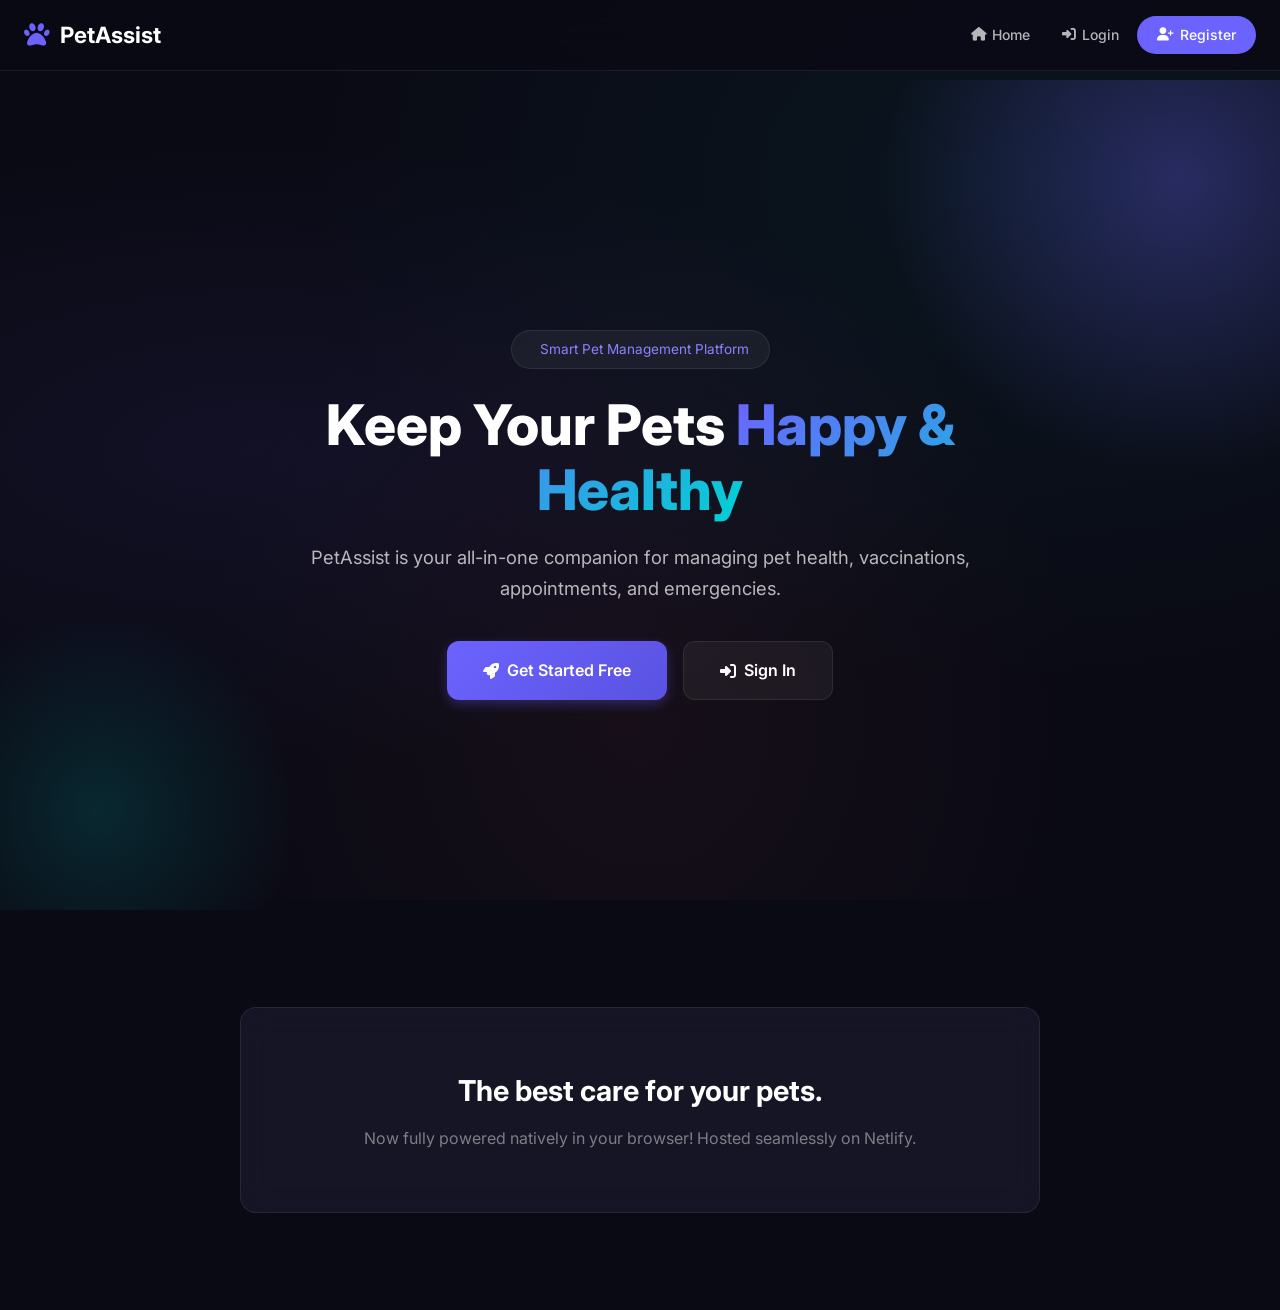
==== index.html @ 2b7fa716 "Initialize PetAssist Static App" ====
<!DOCTYPE html>
<html lang="en">
<head>
    <meta charset="UTF-8">
    <meta name="viewport" content="width=device-width, initial-scale=1.0">
    <title>PetAssist — Smart Pet Care</title>
    <link href="https://fonts.googleapis.com/css2?family=Inter:wght@300;400;500;600;700;800&display=swap" rel="stylesheet">
    <link rel="stylesheet" href="https://cdnjs.cloudflare.com/ajax/libs/font-awesome/6.5.1/css/all.min.css">
    <link rel="stylesheet" href="css/style.css">
</head>
<body>
    <!-- Auth Setup -->
    <script src="js/store.js"></script>

    <!-- Navigation -->
    <nav class="navbar" id="navbar">
        <div class="nav-container">
            <a href="index.html" class="nav-logo">
                <i class="fas fa-paw"></i>
                <span>PetAssist</span>
            </a>
            <button class="nav-toggle" id="navToggle" aria-label="Toggle navigation">
                <span class="hamburger"></span>
            </button>
            <ul class="nav-menu" id="navMenu">
                <li><a href="index.html" class="nav-link"><i class="fas fa-home"></i> Home</a></li>
                <script>
                    if (Store.getCurrentUser()) {
                        document.write(`
                            <li><a href="pages/dashboard.html" class="nav-link"><i class="fas fa-tachometer-alt"></i> Dashboard</a></li>
                            <li><a href="pages/pets.html" class="nav-link"><i class="fas fa-dog"></i> My Pets</a></li>
                            <li><a href="pages/care-center.html" class="nav-link"><i class="fas fa-hands-helping"></i> Care Center</a></li>
                            <li><a href="pages/guide.html" class="nav-link"><i class="fas fa-book"></i> Guide</a></li>
                            <li class="nav-user-section">
                                <a href="javascript:void(0)" onclick="Store.logout()" class="nav-link nav-logout"><i class="fas fa-sign-out-alt"></i> Logout</a>
                            </li>
                        `);
                    } else {
                        document.write(`
                            <li><a href="pages/login.html" class="nav-link"><i class="fas fa-sign-in-alt"></i> Login</a></li>
                            <li><a href="pages/register.html" class="nav-link btn-nav-register"><i class="fas fa-user-plus"></i> Register</a></li>
                        `);
                    }
                </script>
            </ul>
        </div>
    </nav>

    <!-- Main Content -->
    <main class="main-content">
        <section class="hero">
            <div class="hero-content">
                <div class="hero-badge">
                    <i class="fas fa-sparkles"></i>
                    Smart Pet Management Platform
                </div>
                <h1>Keep Your Pets <span class="gradient-text">Happy & Healthy</span></h1>
                <p>PetAssist is your all-in-one companion for managing pet health, vaccinations, appointments, and emergencies.</p>
                <div class="hero-buttons" id="hero-buttons-container">
                    <script>
                        if (Store.getCurrentUser()) {
                            document.write(`<a href="pages/dashboard.html" class="btn btn-primary btn-lg"><i class="fas fa-tachometer-alt"></i> Go to Dashboard</a>`);
                        } else {
                            document.write(`
                                <a href="pages/register.html" class="btn btn-primary btn-lg"><i class="fas fa-rocket"></i> Get Started Free</a>
                                <a href="pages/login.html" class="btn btn-secondary btn-lg"><i class="fas fa-sign-in-alt"></i> Sign In</a>
                            `);
                        }
                    </script>
                </div>
            </div>
        </section>

        <!-- Features Grid... (Skipping for brevity but simulating space) -->
        <section class="features" style="height: 400px; display: flex; align-items:center; justify-content:center;">
             <div class="glass-card-static text-center" style="padding:60px 40px; width: 100%; max-width: 800px;">
                <h2 style="font-size:1.8rem;margin-bottom:12px;">The best care for your pets.</h2>
                <p class="text-muted">Now fully powered natively in your browser! Hosted seamlessly on Netlify.</p>
             </div>
        </section>

    </main>

    <!-- JS -->
    <script src="js/main.js"></script>
</body>
</html>
---- css/style.css ----
/* =============================================
   PetAssist — Design System
   Premium Dark Theme with Glassmorphism
   ============================================= */

/* ---- CSS Variables ---- */
:root {
    /* Primary Colors */
    --primary: #6C63FF;
    --primary-light: #8B83FF;
    --primary-dark: #5A52E0;
    --primary-glow: rgba(108, 99, 255, 0.3);

    /* Accent Colors */
    --accent: #FF6B6B;
    --accent-light: #FF8E8E;
    --accent-dark: #E05555;

    --secondary: #00D2D3;
    --secondary-light: #33DDDD;
    --secondary-dark: #00B8B9;

    --success: #00C853;
    --success-bg: rgba(0, 200, 83, 0.15);
    --warning: #FFB300;
    --warning-bg: rgba(255, 179, 0, 0.15);
    --danger: #FF5252;
    --danger-bg: rgba(255, 82, 82, 0.15);
    --info: #448AFF;
    --info-bg: rgba(68, 138, 255, 0.15);

    /* Backgrounds */
    --bg-dark: #0A0A14;
    --bg-primary: #0F0F1A;
    --bg-secondary: #1A1A2E;
    --bg-card: rgba(26, 26, 46, 0.7);
    --bg-glass: rgba(255, 255, 255, 0.05);
    --bg-glass-hover: rgba(255, 255, 255, 0.08);
    --bg-input: rgba(255, 255, 255, 0.06);

    /* Text */
    --text-primary: #FFFFFF;
    --text-secondary: rgba(255, 255, 255, 0.7);
    --text-muted: rgba(255, 255, 255, 0.45);

    /* Borders */
    --border: rgba(255, 255, 255, 0.08);
    --border-light: rgba(255, 255, 255, 0.12);
    --border-focus: var(--primary);

    /* Shadows */
    --shadow-sm: 0 2px 8px rgba(0, 0, 0, 0.2);
    --shadow-md: 0 4px 16px rgba(0, 0, 0, 0.3);
    --shadow-lg: 0 8px 32px rgba(0, 0, 0, 0.4);
    --shadow-glow: 0 0 20px var(--primary-glow);

    /* Spacing */
    --radius-sm: 8px;
    --radius-md: 12px;
    --radius-lg: 16px;
    --radius-xl: 24px;
    --radius-full: 50px;

    /* Transitions */
    --transition: all 0.3s cubic-bezier(0.4, 0, 0.2, 1);
    --transition-fast: all 0.15s ease;

    /* Font */
    --font: 'Inter', -apple-system, BlinkMacSystemFont, sans-serif;
}

/* ---- Reset & Base ---- */
*, *::before, *::after {
    margin: 0;
    padding: 0;
    box-sizing: border-box;
}

html {
    scroll-behavior: smooth;
    font-size: 16px;
}

body {
    font-family: var(--font);
    background: var(--bg-dark);
    color: var(--text-primary);
    line-height: 1.6;
    min-height: 100vh;
    overflow-x: hidden;
    background-image:
        radial-gradient(ellipse at 20% 50%, rgba(108, 99, 255, 0.08) 0%, transparent 50%),
        radial-gradient(ellipse at 80% 20%, rgba(0, 210, 211, 0.06) 0%, transparent 50%),
        radial-gradient(ellipse at 50% 80%, rgba(255, 107, 107, 0.05) 0%, transparent 50%);
    background-attachment: fixed;
}

a {
    text-decoration: none;
    color: inherit;
    transition: var(--transition);
}

img { max-width: 100%; height: auto; }
ul { list-style: none; }

.container {
    max-width: 1200px;
    margin: 0 auto;
    padding: 0 20px;
}

.main-content {
    min-height: calc(100vh - 160px);
    padding-top: 80px;
}

/* ---- Animations ---- */
@keyframes fadeIn {
    from { opacity: 0; transform: translateY(20px); }
    to   { opacity: 1; transform: translateY(0); }
}

@keyframes fadeInDown {
    from { opacity: 0; transform: translateY(-20px); }
    to   { opacity: 1; transform: translateY(0); }
}

@keyframes slideUp {
    from { opacity: 0; transform: translateY(40px); }
    to   { opacity: 1; transform: translateY(0); }
}

@keyframes pulse {
    0%, 100% { transform: scale(1); }
    50% { transform: scale(1.05); }
}

@keyframes shimmer {
    0% { background-position: -200% center; }
    100% { background-position: 200% center; }
}

@keyframes float {
    0%, 100% { transform: translateY(0); }
    50% { transform: translateY(-10px); }
}

@keyframes gradientShift {
    0% { background-position: 0% 50%; }
    50% { background-position: 100% 50%; }
    100% { background-position: 0% 50%; }
}

@keyframes popIn {
    0% { opacity: 0; transform: scale(0.8); }
    80% { transform: scale(1.05); }
    100% { opacity: 1; transform: scale(1); }
}

@keyframes slideInRight {
    from { opacity: 0; transform: translateX(30px); }
    to   { opacity: 1; transform: translateX(0); }
}

.animate-fade { animation: fadeIn 0.6s ease forwards; }
.animate-slide { animation: slideUp 0.6s ease forwards; }
.animate-pop  { animation: popIn 0.5s ease forwards; }

/* =============================================
   NAVBAR
   ============================================= */
.navbar {
    position: fixed;
    top: 0;
    left: 0;
    right: 0;
    z-index: 1000;
    background: rgba(10, 10, 20, 0.85);
    backdrop-filter: blur(20px);
    -webkit-backdrop-filter: blur(20px);
    border-bottom: 1px solid var(--border);
    transition: var(--transition);
}

.navbar.scrolled {
    background: rgba(10, 10, 20, 0.95);
    box-shadow: var(--shadow-md);
}

.nav-container {
    max-width: 1400px;
    margin: 0 auto;
    padding: 0 24px;
    display: flex;
    align-items: center;
    justify-content: space-between;
    height: 70px;
}

.nav-logo {
    display: flex;
    align-items: center;
    gap: 10px;
    font-size: 1.4rem;
    font-weight: 700;
    color: var(--text-primary);
}

.nav-logo i {
    color: var(--primary);
    font-size: 1.6rem;
}

.nav-logo:hover i {
    animation: pulse 0.6s ease;
}

.nav-menu {
    display: flex;
    align-items: center;
    gap: 4px;
}

.nav-link {
    display: flex;
    align-items: center;
    gap: 6px;
    padding: 8px 14px;
    border-radius: var(--radius-sm);
    font-size: 0.875rem;
    font-weight: 500;
    color: var(--text-secondary);
    transition: var(--transition);
    white-space: nowrap;
}

.nav-link:hover {
    color: var(--text-primary);
    background: var(--bg-glass-hover);
}

.nav-link i {
    font-size: 0.85rem;
}

.nav-admin {
    color: var(--warning);
}

.nav-admin:hover {
    background: var(--warning-bg);
}

.btn-nav-register {
    background: var(--primary) !important;
    color: white !important;
    border-radius: var(--radius-full) !important;
    padding: 8px 20px !important;
}

.btn-nav-register:hover {
    background: var(--primary-light) !important;
    box-shadow: var(--shadow-glow);
}

.nav-user-section {
    display: flex;
    align-items: center;
    gap: 8px;
    margin-left: 8px;
    padding-left: 12px;
    border-left: 1px solid var(--border);
}

.nav-user {
    display: flex;
    align-items: center;
    gap: 6px;
    color: var(--text-secondary);
    font-size: 0.85rem;
    font-weight: 500;
}

.nav-user i { color: var(--primary); font-size: 1.1rem; }

.nav-logout {
    color: var(--accent) !important;
}
.nav-logout:hover {
    background: var(--danger-bg) !important;
}

/* Hamburger */
.nav-toggle {
    display: none;
    background: none;
    border: none;
    cursor: pointer;
    padding: 8px;
}

.hamburger, .hamburger::before, .hamburger::after {
    display: block;
    width: 24px;
    height: 2px;
    background: var(--text-primary);
    border-radius: 2px;
    transition: var(--transition);
}

.hamburger { position: relative; }

.hamburger::before, .hamburger::after {
    content: '';
    position: absolute;
    left: 0;
}

.hamburger::before { top: -7px; }
.hamburger::after  { top: 7px; }

.nav-toggle.active .hamburger { background: transparent; }
.nav-toggle.active .hamburger::before { top: 0; transform: rotate(45deg); }
.nav-toggle.active .hamburger::after  { top: 0; transform: rotate(-45deg); }

/* =============================================
   CARDS (GLASSMORPHISM)
   ============================================= */
.glass-card {
    background: var(--bg-card);
    backdrop-filter: blur(16px);
    -webkit-backdrop-filter: blur(16px);
    border: 1px solid var(--border);
    border-radius: var(--radius-lg);
    padding: 28px;
    transition: var(--transition);
    animation: fadeIn 0.6s ease forwards;
}

.glass-card:hover {
    border-color: var(--border-light);
    box-shadow: var(--shadow-md);
    transform: translateY(-2px);
}

.glass-card-static {
    background: var(--bg-card);
    backdrop-filter: blur(16px);
    -webkit-backdrop-filter: blur(16px);
    border: 1px solid var(--border);
    border-radius: var(--radius-lg);
    padding: 28px;
}

/* =============================================
   BUTTONS
   ============================================= */
.btn {
    display: inline-flex;
    align-items: center;
    justify-content: center;
    gap: 8px;
    padding: 12px 24px;
    font-family: var(--font);
    font-size: 0.9rem;
    font-weight: 600;
    border: none;
    border-radius: var(--radius-sm);
    cursor: pointer;
    transition: var(--transition);
    text-decoration: none;
    white-space: nowrap;
}

.btn:active { transform: scale(0.97); }

.btn-primary {
    background: linear-gradient(135deg, var(--primary), var(--primary-dark));
    color: white;
    box-shadow: 0 4px 12px var(--primary-glow);
}
.btn-primary:hover {
    background: linear-gradient(135deg, var(--primary-light), var(--primary));
    box-shadow: var(--shadow-glow);
    transform: translateY(-2px);
}

.btn-accent {
    background: linear-gradient(135deg, var(--accent), var(--accent-dark));
    color: white;
    box-shadow: 0 4px 12px rgba(255, 107, 107, 0.3);
}
.btn-accent:hover {
    background: linear-gradient(135deg, var(--accent-light), var(--accent));
    transform: translateY(-2px);
}

.btn-secondary {
    background: var(--bg-glass);
    color: var(--text-primary);
    border: 1px solid var(--border);
}
.btn-secondary:hover {
    background: var(--bg-glass-hover);
    border-color: var(--border-light);
}

.btn-success {
    background: linear-gradient(135deg, var(--success), #00A844);
    color: white;
}
.btn-success:hover { transform: translateY(-2px); }

.btn-danger {
    background: linear-gradient(135deg, var(--danger), #E04040);
    color: white;
}
.btn-danger:hover { transform: translateY(-2px); }

.btn-sm {
    padding: 8px 16px;
    font-size: 0.8rem;
    border-radius: var(--radius-sm);
}

.btn-lg {
    padding: 16px 36px;
    font-size: 1rem;
    border-radius: var(--radius-md);
}

.btn-block {
    width: 100%;
}

/* =============================================
   FORMS
   ============================================= */
.form-group {
    margin-bottom: 20px;
}

.form-label {
    display: block;
    font-size: 0.85rem;
    font-weight: 500;
    color: var(--text-secondary);
    margin-bottom: 8px;
}

.form-control {
    width: 100%;
    padding: 12px 16px;
    font-family: var(--font);
    font-size: 0.9rem;
    color: var(--text-primary);
    background: var(--bg-input);
    border: 1px solid var(--border);
    border-radius: var(--radius-sm);
    transition: var(--transition);
    outline: none;
}

.form-control:focus {
    border-color: var(--primary);
    box-shadow: 0 0 0 3px var(--primary-glow);
    background: rgba(255, 255, 255, 0.08);
}

.form-control::placeholder {
    color: var(--text-muted);
}

select.form-control {
    appearance: none;
    background-image: url("data:image/svg+xml,%3Csvg xmlns='http://www.w3.org/2000/svg' width='12' height='12' fill='%23888' viewBox='0 0 16 16'%3E%3Cpath d='M7.247 11.14L2.451 5.658C1.885 5.013 2.345 4 3.204 4h9.592a1 1 0 01.753 1.659l-4.796 5.48a1 1 0 01-1.506 0z'/%3E%3C/svg%3E");
    background-repeat: no-repeat;
    background-position: right 14px center;
    padding-right: 40px;
}

select.form-control option {
    background: var(--bg-secondary);
    color: var(--text-primary);
}

textarea.form-control {
    resize: vertical;
    min-height: 100px;
}

.form-error {
    color: var(--danger);
    font-size: 0.8rem;
    margin-top: 4px;
}

.form-row {
    display: grid;
    grid-template-columns: 1fr 1fr;
    gap: 16px;
}

/* =============================================
   ALERTS
   ============================================= */
.alert {
    display: flex;
    align-items: center;
    gap: 12px;
    padding: 14px 20px;
    border-radius: var(--radius-sm);
    font-size: 0.9rem;
    margin-bottom: 20px;
    animation: fadeInDown 0.4s ease;
    border: 1px solid;
}

.alert-success {
    background: var(--success-bg);
    border-color: rgba(0, 200, 83, 0.3);
    color: var(--success);
}

.alert-error {
    background: var(--danger-bg);
    border-color: rgba(255, 82, 82, 0.3);
    color: var(--danger);
}

.alert-warning {
    background: var(--warning-bg);
    border-color: rgba(255, 179, 0, 0.3);
    color: var(--warning);
}

.alert-info {
    background: var(--info-bg);
    border-color: rgba(68, 138, 255, 0.3);
    color: var(--info);
}

.alert-close {
    margin-left: auto;
    background: none;
    border: none;
    color: inherit;
    cursor: pointer;
    opacity: 0.7;
    transition: var(--transition);
}

.alert-close:hover { opacity: 1; }

/* =============================================
   BADGES
   ============================================= */
.badge {
    display: inline-flex;
    align-items: center;
    gap: 4px;
    padding: 4px 12px;
    font-size: 0.75rem;
    font-weight: 600;
    border-radius: var(--radius-full);
    text-transform: uppercase;
    letter-spacing: 0.5px;
}

.badge-success { background: var(--success-bg); color: var(--success); }
.badge-warning { background: var(--warning-bg); color: var(--warning); }
.badge-danger  { background: var(--danger-bg);  color: var(--danger); }
.badge-info    { background: var(--info-bg);     color: var(--info); }
.badge-primary { background: rgba(108,99,255,0.15); color: var(--primary); }

/* =============================================
   TABLES
   ============================================= */
.table-wrapper {
    overflow-x: auto;
    border-radius: var(--radius-md);
    border: 1px solid var(--border);
}

.data-table {
    width: 100%;
    border-collapse: collapse;
    font-size: 0.875rem;
}

.data-table th {
    padding: 14px 16px;
    text-align: left;
    font-weight: 600;
    font-size: 0.8rem;
    text-transform: uppercase;
    letter-spacing: 0.5px;
    color: var(--text-muted);
    background: var(--bg-glass);
    border-bottom: 1px solid var(--border);
}

.data-table td {
    padding: 14px 16px;
    border-bottom: 1px solid var(--border);
    color: var(--text-secondary);
}

.data-table tr:last-child td { border-bottom: none; }

.data-table tr:hover td {
    background: var(--bg-glass);
}

/* =============================================
   TABS
   ============================================= */
.tabs {
    display: flex;
    gap: 4px;
    background: var(--bg-glass);
    padding: 4px;
    border-radius: var(--radius-md);
    margin-bottom: 24px;
    overflow-x: auto;
}

.tab-btn {
    flex: 1;
    padding: 12px 20px;
    font-family: var(--font);
    font-size: 0.875rem;
    font-weight: 500;
    color: var(--text-secondary);
    background: none;
    border: none;
    border-radius: var(--radius-sm);
    cursor: pointer;
    transition: var(--transition);
    white-space: nowrap;
    display: flex;
    align-items: center;
    justify-content: center;
    gap: 8px;
}

.tab-btn:hover {
    color: var(--text-primary);
    background: var(--bg-glass-hover);
}

.tab-btn.active {
    color: var(--text-primary);
    background: var(--primary);
    box-shadow: 0 2px 8px var(--primary-glow);
}

.tab-content {
    display: none;
    animation: fadeIn 0.4s ease;
}

.tab-content.active {
    display: block;
}

/* =============================================
   MODAL
   ============================================= */
.modal-overlay {
    position: fixed;
    inset: 0;
    background: rgba(0, 0, 0, 0.7);
    backdrop-filter: blur(8px);
    -webkit-backdrop-filter: blur(8px);
    display: flex;
    align-items: center;
    justify-content: center;
    z-index: 2000;
    opacity: 0;
    visibility: hidden;
    transition: var(--transition);
    padding: 20px;
}

.modal-overlay.active {
    opacity: 1;
    visibility: visible;
}

.modal {
    background: var(--bg-secondary);
    border: 1px solid var(--border);
    border-radius: var(--radius-xl);
    padding: 40px;
    max-width: 500px;
    width: 100%;
    text-align: center;
    animation: popIn 0.5s ease;
    box-shadow: var(--shadow-lg);
}

.modal-icon {
    font-size: 4rem;
    margin-bottom: 16px;
    animation: float 2s ease-in-out infinite;
}

.modal h2 {
    font-size: 1.5rem;
    margin-bottom: 8px;
}

.modal p {
    color: var(--text-secondary);
    margin-bottom: 24px;
}

.modal-close {
    background: var(--primary);
    color: white;
    border: none;
    padding: 12px 32px;
    font-family: var(--font);
    font-weight: 600;
    border-radius: var(--radius-full);
    cursor: pointer;
    transition: var(--transition);
}

.modal-close:hover {
    background: var(--primary-light);
    box-shadow: var(--shadow-glow);
}

/* =============================================
   PAGE HEADER
   ============================================= */
.page-header {
    padding: 40px 0 30px;
    text-align: center;
}

.page-header h1 {
    font-size: 2rem;
    font-weight: 700;
    margin-bottom: 8px;
    background: linear-gradient(135deg, var(--text-primary), var(--primary-light));
    -webkit-background-clip: text;
    -webkit-text-fill-color: transparent;
    background-clip: text;
}

.page-header p {
    color: var(--text-secondary);
    font-size: 1rem;
}

/* =============================================
   HERO SECTION (Landing Page)
   ============================================= */
.hero {
    min-height: calc(100vh - 70px);
    display: flex;
    align-items: center;
    justify-content: center;
    padding: 100px 20px 60px;
    position: relative;
    overflow: hidden;
}

.hero::before {
    content: '';
    position: absolute;
    width: 600px;
    height: 600px;
    background: radial-gradient(circle, var(--primary-glow) 0%, transparent 70%);
    top: -200px;
    right: -200px;
    z-index: 0;
}

.hero::after {
    content: '';
    position: absolute;
    width: 400px;
    height: 400px;
    background: radial-gradient(circle, rgba(0, 210, 211, 0.15) 0%, transparent 70%);
    bottom: -100px;
    left: -100px;
    z-index: 0;
}

.hero-content {
    max-width: 700px;
    text-align: center;
    position: relative;
    z-index: 1;
    animation: fadeIn 0.8s ease;
}

.hero-badge {
    display: inline-flex;
    align-items: center;
    gap: 8px;
    padding: 8px 20px;
    background: var(--bg-glass);
    border: 1px solid var(--border);
    border-radius: var(--radius-full);
    font-size: 0.85rem;
    color: var(--primary-light);
    margin-bottom: 24px;
}

.hero h1 {
    font-size: clamp(2.5rem, 5vw, 3.5rem);
    font-weight: 800;
    line-height: 1.15;
    margin-bottom: 20px;
}

.hero h1 .gradient-text {
    background: linear-gradient(135deg, var(--primary), var(--secondary));
    -webkit-background-clip: text;
    -webkit-text-fill-color: transparent;
    background-clip: text;
}

.hero p {
    font-size: 1.15rem;
    color: var(--text-secondary);
    margin-bottom: 36px;
    line-height: 1.7;
}

.hero-buttons {
    display: flex;
    gap: 16px;
    justify-content: center;
    flex-wrap: wrap;
}

/* ---- Features Grid ---- */
.features {
    padding: 80px 20px;
}

.features-grid {
    max-width: 1200px;
    margin: 0 auto;
    display: grid;
    grid-template-columns: repeat(auto-fit, minmax(280px, 1fr));
    gap: 24px;
    margin-top: 40px;
}

.feature-card {
    background: var(--bg-card);
    backdrop-filter: blur(16px);
    border: 1px solid var(--border);
    border-radius: var(--radius-lg);
    padding: 32px;
    text-align: center;
    transition: var(--transition);
}

.feature-card:hover {
    transform: translateY(-6px);
    border-color: var(--primary);
    box-shadow: var(--shadow-glow);
}

.feature-icon {
    width: 64px;
    height: 64px;
    border-radius: var(--radius-md);
    display: flex;
    align-items: center;
    justify-content: center;
    font-size: 1.5rem;
    margin: 0 auto 16px;
}

.feature-card h3 {
    font-size: 1.1rem;
    font-weight: 600;
    margin-bottom: 8px;
}

.feature-card p {
    color: var(--text-secondary);
    font-size: 0.9rem;
}

/* =============================================
   DASHBOARD
   ============================================= */
.dashboard-grid {
    display: grid;
    grid-template-columns: repeat(auto-fit, minmax(280px, 1fr));
    gap: 20px;
    margin-bottom: 30px;
}

.stat-card {
    background: var(--bg-card);
    backdrop-filter: blur(16px);
    border: 1px solid var(--border);
    border-radius: var(--radius-lg);
    padding: 24px;
    display: flex;
    align-items: center;
    gap: 16px;
    transition: var(--transition);
}

.stat-card:hover {
    border-color: var(--border-light);
    transform: translateY(-2px);
}

.stat-icon {
    width: 52px;
    height: 52px;
    border-radius: var(--radius-md);
    display: flex;
    align-items: center;
    justify-content: center;
    font-size: 1.3rem;
}

.stat-info h3 {
    font-size: 1.6rem;
    font-weight: 700;
}

.stat-info p {
    color: var(--text-secondary);
    font-size: 0.85rem;
}

/* Pet Cards */
.pet-grid {
    display: grid;
    grid-template-columns: repeat(auto-fill, minmax(300px, 1fr));
    gap: 20px;
    margin-bottom: 30px;
}

.pet-card {
    background: var(--bg-card);
    backdrop-filter: blur(16px);
    border: 1px solid var(--border);
    border-radius: var(--radius-lg);
    padding: 24px;
    transition: var(--transition);
    position: relative;
    overflow: hidden;
}

.pet-card:hover {
    border-color: var(--primary);
    box-shadow: var(--shadow-glow);
    transform: translateY(-4px);
}

.pet-card-header {
    display: flex;
    align-items: center;
    gap: 14px;
    margin-bottom: 16px;
}

.pet-avatar {
    width: 50px;
    height: 50px;
    border-radius: var(--radius-md);
    display: flex;
    align-items: center;
    justify-content: center;
    font-size: 1.5rem;
}

.pet-card-header h3 {
    font-size: 1.1rem;
    font-weight: 600;
}

.pet-card-header span {
    font-size: 0.8rem;
    color: var(--text-muted);
}

.pet-details {
    display: flex;
    flex-direction: column;
    gap: 8px;
}

.pet-detail {
    display: flex;
    align-items: center;
    gap: 10px;
    font-size: 0.85rem;
    color: var(--text-secondary);
}

.pet-detail i {
    width: 16px;
    color: var(--primary-light);
}

.pet-actions {
    display: flex;
    gap: 8px;
    margin-top: 16px;
    padding-top: 16px;
    border-top: 1px solid var(--border);
}

/* Birthday Banner */
.birthday-banner {
    background: linear-gradient(135deg, #FF6B6B, #FF8E53, #FFD93D);
    background-size: 200% 200%;
    animation: gradientShift 3s ease infinite;
    border-radius: var(--radius-lg);
    padding: 20px 28px;
    display: flex;
    align-items: center;
    gap: 16px;
    margin-bottom: 24px;
    color: white;
}

.birthday-banner i {
    font-size: 2rem;
}

.birthday-banner h3 {
    font-size: 1.1rem;
    font-weight: 600;
    margin-bottom: 2px;
}

.birthday-banner p {
    font-size: 0.85rem;
    opacity: 0.9;
}

/* Quick Nav Cards */
.quick-nav {
    display: grid;
    grid-template-columns: repeat(auto-fill, minmax(200px, 1fr));
    gap: 16px;
    margin-top: 20px;
}

.quick-nav-card {
    background: var(--bg-card);
    border: 1px solid var(--border);
    border-radius: var(--radius-md);
    padding: 20px;
    display: flex;
    align-items: center;
    gap: 14px;
    transition: var(--transition);
    cursor: pointer;
}

.quick-nav-card:hover {
    border-color: var(--primary);
    background: var(--bg-glass-hover);
    transform: translateY(-2px);
}

.quick-nav-card i {
    font-size: 1.3rem;
    color: var(--primary);
}

.quick-nav-card span {
    font-weight: 500;
    font-size: 0.9rem;
}

/* =============================================
   VACCINATION STATUS COLORS
   ============================================= */
.vacc-completed { border-left: 4px solid var(--success); }
.vacc-due-soon  { border-left: 4px solid var(--warning); }
.vacc-overdue   { border-left: 4px solid var(--danger); }

/* =============================================
   HEALTH STATUS COLORS
   ============================================= */
.health-healthy { color: var(--success); }
.health-warning { color: var(--warning); }
.health-critical { color: var(--danger); }

/* =============================================
   SECTION TITLE
   ============================================= */
.section-title {
    font-size: 1.3rem;
    font-weight: 700;
    margin-bottom: 20px;
    display: flex;
    align-items: center;
    gap: 10px;
}

.section-title i {
    color: var(--primary);
}

/* =============================================
   AUTH PAGES (Login/Register)
   ============================================= */
.auth-container {
    min-height: calc(100vh - 70px);
    display: flex;
    align-items: center;
    justify-content: center;
    padding: 100px 20px 60px;
}

.auth-card {
    background: var(--bg-card);
    backdrop-filter: blur(16px);
    border: 1px solid var(--border);
    border-radius: var(--radius-xl);
    padding: 40px;
    width: 100%;
    max-width: 460px;
    animation: popIn 0.5s ease;
}

.auth-header {
    text-align: center;
    margin-bottom: 32px;
}

.auth-header .auth-icon {
    width: 64px;
    height: 64px;
    border-radius: var(--radius-lg);
    background: rgba(108, 99, 255, 0.15);
    display: flex;
    align-items: center;
    justify-content: center;
    margin: 0 auto 16px;
    font-size: 1.5rem;
    color: var(--primary);
}

.auth-header h1 {
    font-size: 1.6rem;
    font-weight: 700;
    margin-bottom: 4px;
}

.auth-header p {
    color: var(--text-secondary);
    font-size: 0.9rem;
}

.auth-footer {
    text-align: center;
    margin-top: 24px;
    color: var(--text-secondary);
    font-size: 0.85rem;
}

.auth-footer a {
    color: var(--primary);
    font-weight: 600;
}

.auth-footer a:hover {
    text-decoration: underline;
}

/* =============================================
   LOST & FOUND CARDS
   ============================================= */
.lf-grid {
    display: grid;
    grid-template-columns: repeat(auto-fill, minmax(320px, 1fr));
    gap: 20px;
}

.lf-card {
    background: var(--bg-card);
    backdrop-filter: blur(16px);
    border: 1px solid var(--border);
    border-radius: var(--radius-lg);
    padding: 24px;
    transition: var(--transition);
}

.lf-card:hover {
    border-color: var(--border-light);
    transform: translateY(-2px);
}

.lf-card-header {
    display: flex;
    align-items: center;
    justify-content: space-between;
    margin-bottom: 12px;
}

.lf-type {
    padding: 4px 14px;
    border-radius: var(--radius-full);
    font-size: 0.75rem;
    font-weight: 700;
    text-transform: uppercase;
}

.lf-type.lost {
    background: var(--danger-bg);
    color: var(--danger);
}

.lf-type.found {
    background: var(--success-bg);
    color: var(--success);
}

.lf-card h3 {
    font-size: 1rem;
    margin-bottom: 8px;
}

.lf-card p {
    color: var(--text-secondary);
    font-size: 0.85rem;
    margin-bottom: 12px;
    line-height: 1.5;
}

.lf-contact {
    display: flex;
    align-items: center;
    gap: 8px;
    font-size: 0.85rem;
    color: var(--primary-light);
}

.lf-date {
    font-size: 0.75rem;
    color: var(--text-muted);
}

/* =============================================
   GUIDE PAGE
   ============================================= */
.guide-grid {
    display: grid;
    grid-template-columns: repeat(auto-fill, minmax(320px, 1fr));
    gap: 20px;
}

.guide-card {
    background: var(--bg-card);
    backdrop-filter: blur(16px);
    border: 1px solid var(--border);
    border-radius: var(--radius-lg);
    overflow: hidden;
    transition: var(--transition);
}

.guide-card:hover {
    transform: translateY(-4px);
    border-color: var(--primary);
    box-shadow: var(--shadow-glow);
}

.guide-card-header {
    padding: 24px 24px 0;
    display: flex;
    align-items: center;
    gap: 12px;
}

.guide-card-header i {
    font-size: 1.3rem;
    color: var(--primary);
}

.guide-card-header h3 {
    font-size: 1.05rem;
    font-weight: 600;
}

.guide-card-body {
    padding: 16px 24px 24px;
}

.guide-card-body p {
    color: var(--text-secondary);
    font-size: 0.85rem;
    line-height: 1.6;
    margin-bottom: 8px;
}

.guide-card-body ul {
    padding-left: 16px;
}

.guide-card-body ul li {
    color: var(--text-secondary);
    font-size: 0.85rem;
    margin-bottom: 6px;
    position: relative;
    padding-left: 14px;
}

.guide-card-body ul li::before {
    content: '•';
    position: absolute;
    left: 0;
    color: var(--primary);
}

/* Accordion */
.accordion-item {
    background: var(--bg-card);
    border: 1px solid var(--border);
    border-radius: var(--radius-md);
    margin-bottom: 12px;
    overflow: hidden;
}

.accordion-header {
    display: flex;
    align-items: center;
    justify-content: space-between;
    padding: 18px 20px;
    cursor: pointer;
    transition: var(--transition);
    font-weight: 500;
}

.accordion-header:hover {
    background: var(--bg-glass-hover);
}

.accordion-header i.chevron {
    transition: var(--transition);
    font-size: 0.8rem;
    color: var(--text-muted);
}

.accordion-item.active .accordion-header i.chevron {
    transform: rotate(180deg);
}

.accordion-body {
    padding: 0 20px;
    max-height: 0;
    overflow: hidden;
    transition: max-height 0.4s ease, padding 0.4s ease;
}

.accordion-item.active .accordion-body {
    max-height: 500px;
    padding: 0 20px 20px;
}

/* =============================================
   ADMIN STATS
   ============================================= */
.admin-stats {
    display: grid;
    grid-template-columns: repeat(auto-fit, minmax(200px, 1fr));
    gap: 16px;
    margin-bottom: 30px;
}

.admin-stat-card {
    background: var(--bg-card);
    border: 1px solid var(--border);
    border-radius: var(--radius-lg);
    padding: 24px;
    text-align: center;
    transition: var(--transition);
}

.admin-stat-card:hover {
    border-color: var(--primary);
    transform: translateY(-2px);
}

.admin-stat-card .stat-number {
    font-size: 2rem;
    font-weight: 700;
    margin-bottom: 4px;
}

.admin-stat-card .stat-label {
    color: var(--text-secondary);
    font-size: 0.85rem;
}

/* =============================================
   EMERGENCY HELP
   ============================================= */
.emergency-result {
    background: var(--bg-card);
    border: 1px solid var(--border);
    border-radius: var(--radius-md);
    padding: 24px;
    margin-top: 20px;
    display: none;
}

.emergency-result.show {
    display: block;
    animation: fadeIn 0.4s ease;
}

.emergency-result h3 {
    color: var(--accent);
    margin-bottom: 12px;
    display: flex;
    align-items: center;
    gap: 8px;
}

.emergency-result ol {
    padding-left: 20px;
}

.emergency-result ol li {
    color: var(--text-secondary);
    margin-bottom: 8px;
    font-size: 0.9rem;
    line-height: 1.5;
}

/* =============================================
   FILTER BAR
   ============================================= */
.filter-bar {
    display: flex;
    gap: 8px;
    margin-bottom: 24px;
    flex-wrap: wrap;
}

.filter-btn {
    padding: 8px 20px;
    font-family: var(--font);
    font-size: 0.85rem;
    font-weight: 500;
    color: var(--text-secondary);
    background: var(--bg-glass);
    border: 1px solid var(--border);
    border-radius: var(--radius-full);
    cursor: pointer;
    transition: var(--transition);
}

.filter-btn:hover {
    color: var(--text-primary);
    border-color: var(--border-light);
}

.filter-btn.active {
    background: var(--primary);
    color: white;
    border-color: var(--primary);
}

/* =============================================
   UTILITY
   ============================================= */
.text-center { text-align: center; }
.text-muted  { color: var(--text-muted); }
.mt-8  { margin-top: 8px; }
.mt-16 { margin-top: 16px; }
.mt-24 { margin-top: 24px; }
.mt-32 { margin-top: 32px; }
.mb-8  { margin-bottom: 8px; }
.mb-16 { margin-bottom: 16px; }
.mb-24 { margin-bottom: 24px; }
.mb-32 { margin-bottom: 32px; }
.p-20  { padding: 20px; }
.gap-12 { gap: 12px; }
.flex { display: flex; }
.flex-wrap { flex-wrap: wrap; }
.items-center { align-items: center; }
.justify-between { justify-content: space-between; }
.grid-2 { display: grid; grid-template-columns: 1fr 1fr; gap: 20px; }

.empty-state {
    text-align: center;
    padding: 60px 20px;
    color: var(--text-muted);
}

.empty-state i {
    font-size: 3rem;
    margin-bottom: 16px;
    opacity: 0.3;
}

.empty-state p {
    font-size: 1rem;
    margin-bottom: 16px;
}

/* Color helper classes */
.icon-purple { background: rgba(108, 99, 255, 0.15); color: var(--primary); }
.icon-coral  { background: rgba(255, 107, 107, 0.15); color: var(--accent); }
.icon-teal   { background: rgba(0, 210, 211, 0.15);   color: var(--secondary); }
.icon-green  { background: rgba(0, 200, 83, 0.15);    color: var(--success); }
.icon-amber  { background: rgba(255, 179, 0, 0.15);   color: var(--warning); }
.icon-blue   { background: rgba(68, 138, 255, 0.15);  color: var(--info); }

/* =============================================
   FOOTER
   ============================================= */
.footer {
    background: var(--bg-primary);
    border-top: 1px solid var(--border);
    padding: 60px 0 0;
    margin-top: 80px;
}

.footer-container {
    max-width: 1200px;
    margin: 0 auto;
    padding: 0 20px;
}

.footer-grid {
    display: grid;
    grid-template-columns: 2fr 1fr 1fr 1.5fr;
    gap: 40px;
    padding-bottom: 40px;
}

.footer-logo {
    display: flex;
    align-items: center;
    gap: 10px;
    font-size: 1.3rem;
    font-weight: 700;
    margin-bottom: 12px;
}

.footer-logo i {
    color: var(--primary);
}

.footer-brand p {
    color: var(--text-secondary);
    font-size: 0.85rem;
    line-height: 1.7;
}

.footer-links h4, .footer-contact h4 {
    font-size: 0.9rem;
    font-weight: 600;
    margin-bottom: 16px;
    color: var(--text-primary);
}

.footer-links ul li {
    margin-bottom: 10px;
}

.footer-links ul li a {
    color: var(--text-secondary);
    font-size: 0.85rem;
    transition: var(--transition);
}

.footer-links ul li a:hover {
    color: var(--primary);
}

.footer-contact p {
    color: var(--text-secondary);
    font-size: 0.85rem;
    margin-bottom: 8px;
}

.footer-contact i {
    color: var(--primary);
    margin-right: 6px;
}

.footer-social {
    display: flex;
    gap: 10px;
    margin-top: 12px;
}

.footer-social a {
    width: 36px;
    height: 36px;
    border-radius: 50%;
    background: var(--bg-glass);
    border: 1px solid var(--border);
    display: flex;
    align-items: center;
    justify-content: center;
    color: var(--text-secondary);
    transition: var(--transition);
}

.footer-social a:hover {
    background: var(--primary);
    color: white;
    border-color: var(--primary);
}

.footer-bottom {
    border-top: 1px solid var(--border);
    padding: 20px 0;
    text-align: center;
    color: var(--text-muted);
    font-size: 0.8rem;
}

/* =============================================
   RESPONSIVE
   ============================================= */
@media (max-width: 1024px) {
    .footer-grid {
        grid-template-columns: 1fr 1fr;
    }
}

@media (max-width: 868px) {
    .nav-toggle { display: block; }

    .nav-menu {
        position: fixed;
        top: 70px;
        left: 0;
        right: 0;
        bottom: 0;
        background: rgba(10, 10, 20, 0.98);
        backdrop-filter: blur(20px);
        flex-direction: column;
        align-items: stretch;
        padding: 20px;
        gap: 4px;
        transform: translateX(100%);
        transition: var(--transition);
        overflow-y: auto;
    }

    .nav-menu.active {
        transform: translateX(0);
    }

    .nav-link {
        padding: 14px 16px;
        border-radius: var(--radius-sm);
        font-size: 0.95rem;
    }

    .nav-user-section {
        margin-left: 0;
        padding-left: 0;
        border-left: none;
        border-top: 1px solid var(--border);
        padding-top: 12px;
        margin-top: 8px;
        flex-direction: column;
        align-items: stretch;
    }

    .nav-user {
        padding: 10px 16px;
    }

    .btn-nav-register {
        text-align: center;
    }

    .hero h1 { font-size: 2rem; }
    .hero p { font-size: 1rem; }
    .form-row { grid-template-columns: 1fr; }
    .grid-2 { grid-template-columns: 1fr; }
}

@media (max-width: 640px) {
    .footer-grid {
        grid-template-columns: 1fr;
        gap: 30px;
    }

    .hero-buttons {
        flex-direction: column;
        align-items: center;
    }

    .dashboard-grid {
        grid-template-columns: 1fr;
    }

    .pet-grid {
        grid-template-columns: 1fr;
    }

    .lf-grid {
        grid-template-columns: 1fr;
    }

    .tabs {
        flex-direction: column;
    }

    .page-header h1 {
        font-size: 1.5rem;
    }

    .glass-card, .glass-card-static {
        padding: 20px;
    }

    .auth-card {
        padding: 28px;
    }

    .admin-stats {
        grid-template-columns: 1fr 1fr;
    }
}

@media (max-width: 400px) {
    .admin-stats {
        grid-template-columns: 1fr;
    }

    .quick-nav {
        grid-template-columns: 1fr;
    }
}
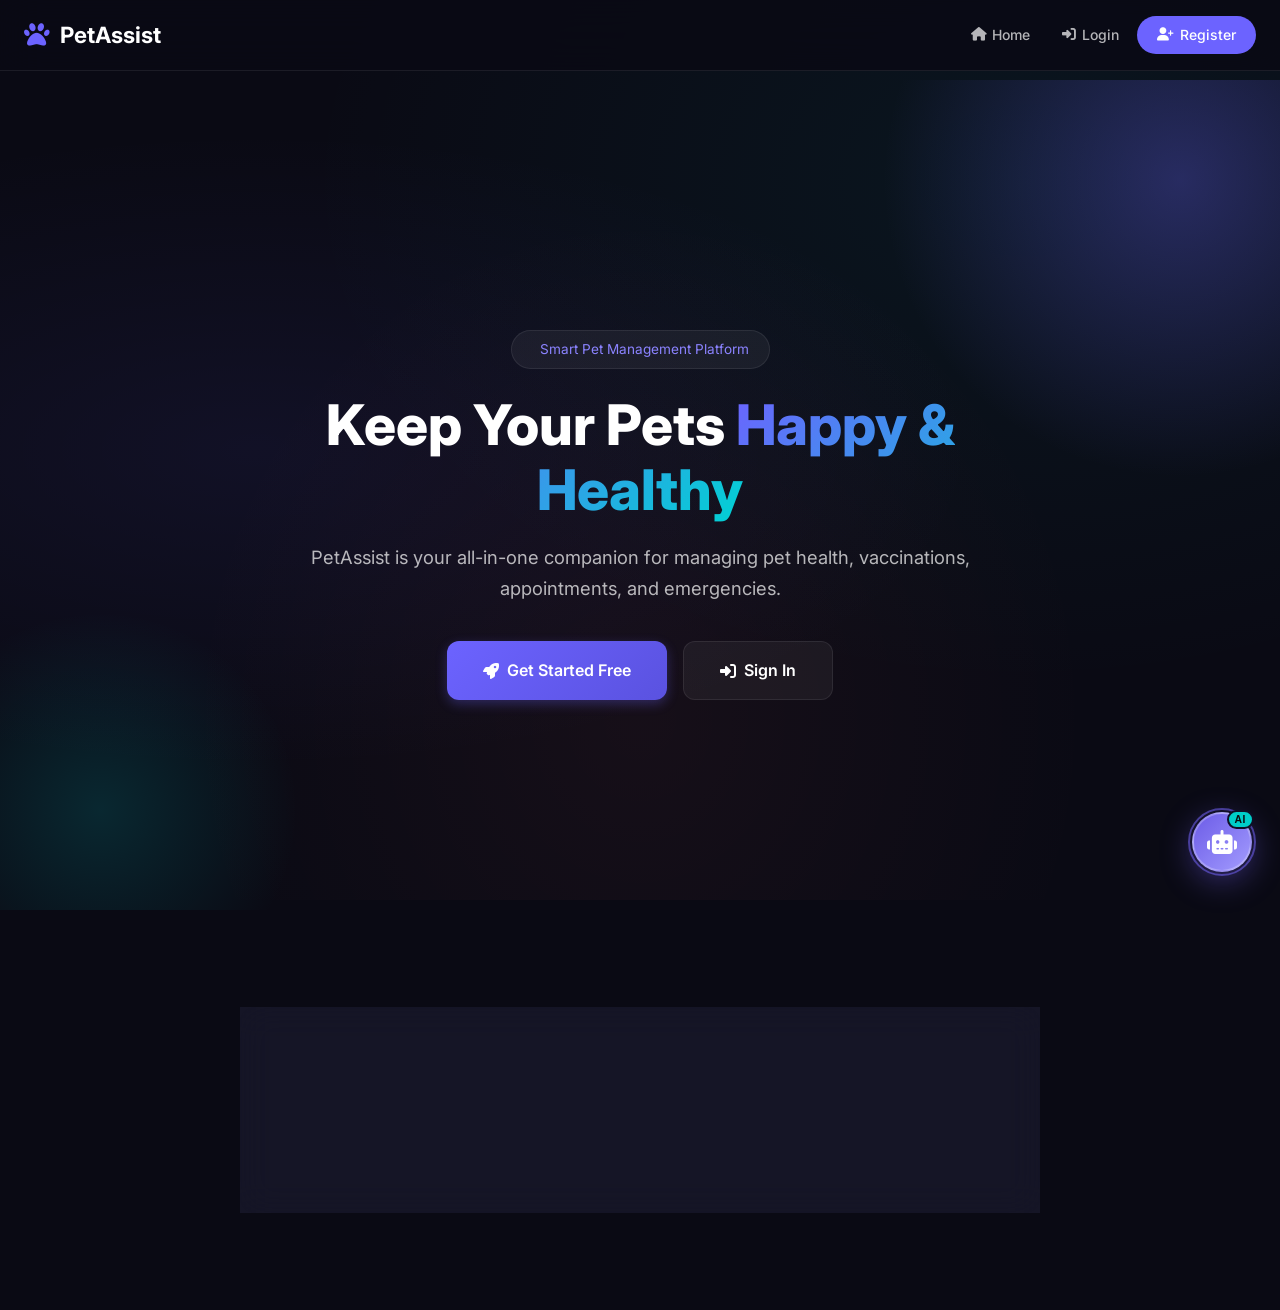
==== commit 02151a31: "feat: add AI Pet Care & Symptom Advisor (PetAssist AI Bot) - Add floating glassmorphic AI chat widge" ====
--- a/index.html
+++ b/index.html
@@ -15,7 +15,7 @@
     <!-- Navigation -->
     <nav class="navbar" id="navbar">
         <div class="nav-container">
-            <a href="index.html" class="nav-logo">
+            <a href="/" class="nav-logo">
                 <i class="fas fa-paw"></i>
                 <span>PetAssist</span>
             </a>
@@ -23,22 +23,22 @@
                 <span class="hamburger"></span>
             </button>
             <ul class="nav-menu" id="navMenu">
-                <li><a href="index.html" class="nav-link"><i class="fas fa-home"></i> Home</a></li>
+                <li><a href="/" class="nav-link"><i class="fas fa-home"></i> Home</a></li>
                 <script>
                     if (Store.getCurrentUser()) {
                         document.write(`
-                            <li><a href="pages/dashboard.html" class="nav-link"><i class="fas fa-tachometer-alt"></i> Dashboard</a></li>
-                            <li><a href="pages/pets.html" class="nav-link"><i class="fas fa-dog"></i> My Pets</a></li>
-                            <li><a href="pages/care-center.html" class="nav-link"><i class="fas fa-hands-helping"></i> Care Center</a></li>
-                            <li><a href="pages/guide.html" class="nav-link"><i class="fas fa-book"></i> Guide</a></li>
+                            <li><a href="/pages/dashboard" class="nav-link"><i class="fas fa-tachometer-alt"></i> Dashboard</a></li>
+                            <li><a href="/pages/pets" class="nav-link"><i class="fas fa-dog"></i> My Pets</a></li>
+                            <li><a href="/pages/care-center" class="nav-link"><i class="fas fa-hands-helping"></i> Care Center</a></li>
+                            <li><a href="/pages/guide" class="nav-link"><i class="fas fa-book"></i> Guide</a></li>
                             <li class="nav-user-section">
                                 <a href="javascript:void(0)" onclick="Store.logout()" class="nav-link nav-logout"><i class="fas fa-sign-out-alt"></i> Logout</a>
                             </li>
                         `);
                     } else {
                         document.write(`
-                            <li><a href="pages/login.html" class="nav-link"><i class="fas fa-sign-in-alt"></i> Login</a></li>
-                            <li><a href="pages/register.html" class="nav-link btn-nav-register"><i class="fas fa-user-plus"></i> Register</a></li>
+                            <li><a href="/pages/login" class="nav-link"><i class="fas fa-sign-in-alt"></i> Login</a></li>
+                            <li><a href="/pages/register" class="nav-link btn-nav-register"><i class="fas fa-user-plus"></i> Register</a></li>
                         `);
                     }
                 </script>
@@ -59,11 +59,11 @@
                 <div class="hero-buttons" id="hero-buttons-container">
                     <script>
                         if (Store.getCurrentUser()) {
-                            document.write(`<a href="pages/dashboard.html" class="btn btn-primary btn-lg"><i class="fas fa-tachometer-alt"></i> Go to Dashboard</a>`);
+                            document.write(`<a href="/pages/dashboard" class="btn btn-primary btn-lg"><i class="fas fa-tachometer-alt"></i> Go to Dashboard</a>`);
                         } else {
                             document.write(`
-                                <a href="pages/register.html" class="btn btn-primary btn-lg"><i class="fas fa-rocket"></i> Get Started Free</a>
-                                <a href="pages/login.html" class="btn btn-secondary btn-lg"><i class="fas fa-sign-in-alt"></i> Sign In</a>
+                                <a href="/pages/register" class="btn btn-primary btn-lg"><i class="fas fa-rocket"></i> Get Started Free</a>
+                                <a href="/pages/login" class="btn btn-secondary btn-lg"><i class="fas fa-sign-in-alt"></i> Sign In</a>
                             `);
                         }
                     </script>
@@ -82,6 +82,8 @@
     </main>
 
     <!-- JS -->
+    <script src="js/store.js"></script>
     <script src="js/main.js"></script>
+    <script src="js/ai-assistant.js"></script>
 </body>
 </html>
--- a/css/style.css
+++ b/css/style.css
@@ -1745,3 +1745,525 @@
         grid-template-columns: 1fr;
     }
 }
+
+/* =============================================
+   PETASSIST AI ASSISTANT & CHAT WIDGET
+   ============================================= */
+.petai-trigger-btn {
+    position: fixed;
+    bottom: 28px;
+    right: 28px;
+    width: 60px;
+    height: 60px;
+    border-radius: 50%;
+    background: linear-gradient(135deg, #6C5CE7 0%, #a29bfe 100%);
+    color: #ffffff;
+    border: 2px solid rgba(255, 255, 255, 0.25);
+    box-shadow: 0 8px 32px rgba(108, 92, 231, 0.45);
+    cursor: pointer;
+    z-index: 9999;
+    display: flex;
+    align-items: center;
+    justify-content: center;
+    font-size: 1.5rem;
+    transition: all 0.3s cubic-bezier(0.4, 0, 0.2, 1);
+}
+
+.petai-trigger-btn:hover {
+    transform: translateY(-4px) scale(1.06);
+    box-shadow: 0 12px 38px rgba(108, 92, 231, 0.65);
+}
+
+.petai-pulse-ring {
+    position: absolute;
+    top: -6px;
+    left: -6px;
+    right: -6px;
+    bottom: -6px;
+    border-radius: 50%;
+    border: 2px solid rgba(108, 92, 231, 0.6);
+    animation: petai-pulse 2s infinite ease-out;
+    pointer-events: none;
+}
+
+@keyframes petai-pulse {
+    0% { transform: scale(0.95); opacity: 0.8; }
+    50% { transform: scale(1.18); opacity: 0.2; }
+    100% { transform: scale(1.35); opacity: 0; }
+}
+
+.petai-trigger-badge {
+    position: absolute;
+    top: -4px;
+    right: -4px;
+    background: #00CEC9;
+    color: #0b0c10;
+    font-size: 0.65rem;
+    font-weight: 800;
+    padding: 2px 6px;
+    border-radius: 10px;
+    border: 2px solid #0f1026;
+    letter-spacing: 0.5px;
+}
+
+/* Chat Panel */
+.petai-chat-panel {
+    position: fixed;
+    bottom: 96px;
+    right: 28px;
+    width: 380px;
+    max-width: calc(100vw - 36px);
+    height: 540px;
+    max-height: calc(100vh - 120px);
+    background: rgba(18, 18, 38, 0.94);
+    backdrop-filter: blur(24px);
+    -webkit-backdrop-filter: blur(24px);
+    border: 1px solid rgba(255, 255, 255, 0.14);
+    border-radius: 20px;
+    box-shadow: 0 20px 60px rgba(0, 0, 0, 0.6), 0 0 40px rgba(108, 92, 231, 0.2);
+    z-index: 9998;
+    display: flex;
+    flex-direction: column;
+    overflow: hidden;
+    transform: translateY(20px) scale(0.95);
+    opacity: 0;
+    transition: all 0.25s cubic-bezier(0.16, 1, 0.3, 1);
+}
+
+.petai-chat-panel.petai-visible {
+    transform: translateY(0) scale(1);
+    opacity: 1;
+}
+
+.petai-header {
+    padding: 14px 16px;
+    background: rgba(255, 255, 255, 0.04);
+    border-bottom: 1px solid rgba(255, 255, 255, 0.08);
+    display: flex;
+    align-items: center;
+    justify-content: space-between;
+}
+
+.petai-title-wrap {
+    display: flex;
+    align-items: center;
+    gap: 10px;
+}
+
+.petai-avatar {
+    width: 36px;
+    height: 36px;
+    border-radius: 50%;
+    background: linear-gradient(135deg, #6C5CE7, #00CEC9);
+    display: flex;
+    align-items: center;
+    justify-content: center;
+    color: white;
+    font-size: 1rem;
+}
+
+.petai-title {
+    font-size: 0.95rem;
+    font-weight: 700;
+    color: #ffffff;
+    margin: 0;
+}
+
+.petai-status-indicator {
+    font-size: 0.72rem;
+    color: #a29bfe;
+    display: flex;
+    align-items: center;
+    gap: 5px;
+}
+
+.petai-dot {
+    width: 6px;
+    height: 6px;
+    border-radius: 50%;
+    background: #00CEC9;
+    box-shadow: 0 0 6px #00CEC9;
+}
+
+.petai-header-actions {
+    display: flex;
+    gap: 6px;
+}
+
+.petai-icon-btn {
+    background: transparent;
+    border: none;
+    color: rgba(255, 255, 255, 0.6);
+    padding: 6px;
+    border-radius: 8px;
+    cursor: pointer;
+    transition: all 0.2s ease;
+}
+
+.petai-icon-btn:hover {
+    color: #ffffff;
+    background: rgba(255, 255, 255, 0.1);
+}
+
+.petai-emergency-banner {
+    background: linear-gradient(90deg, #d63031, #e17055);
+    color: #ffffff;
+    padding: 8px 12px;
+    font-size: 0.78rem;
+    display: flex;
+    align-items: center;
+    gap: 8px;
+    border-bottom: 1px solid rgba(255, 255, 255, 0.15);
+}
+
+.petai-emergency-banner a {
+    color: #fff;
+    text-decoration: underline;
+    font-weight: 700;
+}
+
+.petai-messages {
+    flex: 1;
+    overflow-y: auto;
+    padding: 16px;
+    display: flex;
+    flex-direction: column;
+    gap: 12px;
+}
+
+.petai-msg {
+    display: flex;
+    flex-direction: column;
+    max-width: 88%;
+}
+
+.petai-user-msg {
+    align-self: flex-end;
+}
+
+.petai-user-msg .petai-bubble {
+    background: linear-gradient(135deg, #6C5CE7, #5344c2);
+    color: #ffffff;
+    border-radius: 16px 16px 2px 16px;
+    padding: 10px 14px;
+    font-size: 0.88rem;
+    line-height: 1.45;
+}
+
+.petai-bot-msg {
+    align-self: flex-start;
+}
+
+.petai-bot-msg .petai-bubble {
+    background: rgba(255, 255, 255, 0.07);
+    border: 1px solid rgba(255, 255, 255, 0.1);
+    color: #e4e4f0;
+    border-radius: 16px 16px 16px 2px;
+    padding: 12px 14px;
+    font-size: 0.88rem;
+    line-height: 1.5;
+}
+
+.petai-bubble-header {
+    margin-bottom: 6px;
+}
+
+.petai-badge {
+    display: inline-flex;
+    align-items: center;
+    gap: 5px;
+    font-size: 0.72rem;
+    font-weight: 700;
+    padding: 3px 8px;
+    border-radius: 12px;
+    text-transform: uppercase;
+}
+
+.petai-badge-safe {
+    background: rgba(0, 206, 201, 0.15);
+    color: #00CEC9;
+    border: 1px solid rgba(0, 206, 201, 0.3);
+}
+
+.petai-badge-warning {
+    background: rgba(253, 203, 110, 0.15);
+    color: #ffeaa7;
+    border: 1px solid rgba(253, 203, 110, 0.3);
+}
+
+.petai-badge-critical {
+    background: rgba(214, 48, 49, 0.2);
+    color: #ff7675;
+    border: 1px solid rgba(214, 48, 49, 0.4);
+    animation: flash 1.5s infinite;
+}
+
+.petai-response-title {
+    font-size: 0.95rem;
+    font-weight: 700;
+    color: #ffffff;
+    margin: 4px 0 6px 0;
+}
+
+.petai-response-body {
+    font-size: 0.85rem;
+    color: #d1d1e0;
+    margin-bottom: 8px;
+}
+
+.petai-action-box {
+    background: rgba(0, 0, 0, 0.25);
+    border-left: 3px solid #00CEC9;
+    padding: 8px 10px;
+    border-radius: 0 8px 8px 0;
+    font-size: 0.8rem;
+    color: #e0fbf9;
+    display: flex;
+    gap: 8px;
+    align-items: flex-start;
+    margin-top: 8px;
+}
+
+.btn-emergency-action {
+    display: inline-flex;
+    align-items: center;
+    gap: 6px;
+    background: #d63031;
+    color: #ffffff;
+    font-size: 0.8rem;
+    font-weight: 600;
+    padding: 8px 12px;
+    border-radius: 8px;
+    margin-top: 10px;
+    text-decoration: none;
+    transition: background 0.2s;
+}
+
+.btn-emergency-action:hover {
+    background: #e17055;
+}
+
+.petai-quick-chips {
+    display: flex;
+    flex-wrap: wrap;
+    gap: 6px;
+    margin-top: 10px;
+}
+
+.petai-chip {
+    background: rgba(108, 92, 231, 0.18);
+    border: 1px solid rgba(108, 92, 231, 0.35);
+    color: #d6d2ff;
+    padding: 5px 10px;
+    border-radius: 12px;
+    font-size: 0.75rem;
+    cursor: pointer;
+    transition: all 0.2s;
+}
+
+.petai-chip:hover {
+    background: var(--primary);
+    color: #fff;
+}
+
+.petai-chips-bar {
+    padding: 6px 12px;
+    display: flex;
+    gap: 6px;
+    overflow-x: auto;
+    background: rgba(0, 0, 0, 0.15);
+    border-top: 1px solid rgba(255, 255, 255, 0.05);
+}
+
+.petai-mini-chip {
+    background: rgba(255, 255, 255, 0.06);
+    border: 1px solid rgba(255, 255, 255, 0.1);
+    color: #c7c7d8;
+    padding: 3px 8px;
+    border-radius: 10px;
+    font-size: 0.72rem;
+    white-space: nowrap;
+    cursor: pointer;
+}
+
+.petai-mini-chip:hover {
+    background: rgba(255, 255, 255, 0.15);
+    color: #fff;
+}
+
+.petai-input-form {
+    padding: 12px;
+    background: rgba(255, 255, 255, 0.03);
+    border-top: 1px solid rgba(255, 255, 255, 0.08);
+    display: flex;
+    gap: 8px;
+}
+
+.petai-input {
+    flex: 1;
+    background: rgba(0, 0, 0, 0.3);
+    border: 1px solid rgba(255, 255, 255, 0.12);
+    border-radius: 20px;
+    padding: 8px 14px;
+    color: #ffffff;
+    font-size: 0.85rem;
+    outline: none;
+    transition: border-color 0.2s;
+}
+
+.petai-input:focus {
+    border-color: var(--primary);
+}
+
+.petai-send-btn {
+    width: 36px;
+    height: 36px;
+    border-radius: 50%;
+    background: var(--primary);
+    color: #ffffff;
+    border: none;
+    cursor: pointer;
+    display: flex;
+    align-items: center;
+    justify-content: center;
+    transition: all 0.2s;
+}
+
+.petai-send-btn:hover {
+    background: #5344c2;
+    transform: scale(1.05);
+}
+
+/* Typing Dots */
+.petai-typing-indicator .petai-bubble {
+    display: flex;
+    gap: 4px;
+    padding: 8px 12px;
+}
+
+.petai-dot-typing {
+    width: 6px;
+    height: 6px;
+    border-radius: 50%;
+    background: #a29bfe;
+    animation: petai-bounce 1.4s infinite ease-in-out both;
+}
+
+.petai-dot-typing:nth-child(1) { animation-delay: -0.32s; }
+.petai-dot-typing:nth-child(2) { animation-delay: -0.16s; }
+
+@keyframes petai-bounce {
+    0%, 80%, 100% { transform: scale(0); }
+    40% { transform: scale(1.0); }
+}
+
+/* AI Health Insight Modal */
+.modal-ai-insight {
+    max-width: 580px;
+    border: 1px solid rgba(108, 92, 231, 0.35);
+    box-shadow: 0 20px 60px rgba(0, 0, 0, 0.7), 0 0 30px rgba(108, 92, 231, 0.25);
+}
+
+.modal-ai-title {
+    display: flex;
+    align-items: center;
+    gap: 10px;
+}
+
+.ai-insight-hero {
+    display: flex;
+    align-items: center;
+    gap: 20px;
+    background: rgba(255, 255, 255, 0.03);
+    padding: 16px;
+    border-radius: 12px;
+    border: 1px solid rgba(255, 255, 255, 0.06);
+    margin-bottom: 20px;
+}
+
+.ai-score-ring {
+    width: 80px;
+    height: 80px;
+    border-radius: 50%;
+    background: linear-gradient(135deg, rgba(108, 92, 231, 0.2), rgba(0, 206, 201, 0.2));
+    border: 3px solid #00CEC9;
+    display: flex;
+    flex-direction: column;
+    align-items: center;
+    justify-content: center;
+    flex-shrink: 0;
+}
+
+.ai-score-num {
+    font-size: 1.3rem;
+    font-weight: 800;
+    color: #fff;
+    line-height: 1;
+}
+
+.ai-score-label {
+    font-size: 0.62rem;
+    color: #a29bfe;
+    text-transform: uppercase;
+    margin-top: 2px;
+}
+
+.ai-recommendations-list h4 {
+    font-size: 0.95rem;
+    color: #ffffff;
+    margin-bottom: 12px;
+    display: flex;
+    align-items: center;
+    gap: 8px;
+}
+
+.ai-recommendations-list ul {
+    list-style: none;
+    padding: 0;
+    margin: 0 0 20px 0;
+    display: flex;
+    flex-direction: column;
+    gap: 10px;
+}
+
+.ai-recommendations-list li {
+    background: rgba(255, 255, 255, 0.04);
+    border-left: 3px solid #6C5CE7;
+    padding: 10px 14px;
+    border-radius: 0 8px 8px 0;
+    font-size: 0.88rem;
+    line-height: 1.45;
+    color: #d1d1e0;
+}
+
+.ai-insight-footer {
+    display: flex;
+    justify-content: flex-end;
+    gap: 12px;
+    border-top: 1px solid rgba(255, 255, 255, 0.08);
+    padding-top: 16px;
+}
+
+/* Quick AI Analyze Button in tables/cards */
+.btn-ai-sparkle {
+    background: linear-gradient(135deg, rgba(108, 92, 231, 0.25), rgba(0, 206, 201, 0.25));
+    border: 1px solid rgba(108, 92, 231, 0.5);
+    color: #d6d2ff;
+    padding: 6px 12px;
+    border-radius: 8px;
+    font-size: 0.82rem;
+    font-weight: 600;
+    cursor: pointer;
+    display: inline-flex;
+    align-items: center;
+    gap: 6px;
+    transition: all 0.2s ease;
+}
+
+.btn-ai-sparkle:hover {
+    background: linear-gradient(135deg, #6C5CE7, #00CEC9);
+    color: #ffffff;
+    box-shadow: 0 4px 15px rgba(108, 92, 231, 0.4);
+    transform: translateY(-2px);
+}
+
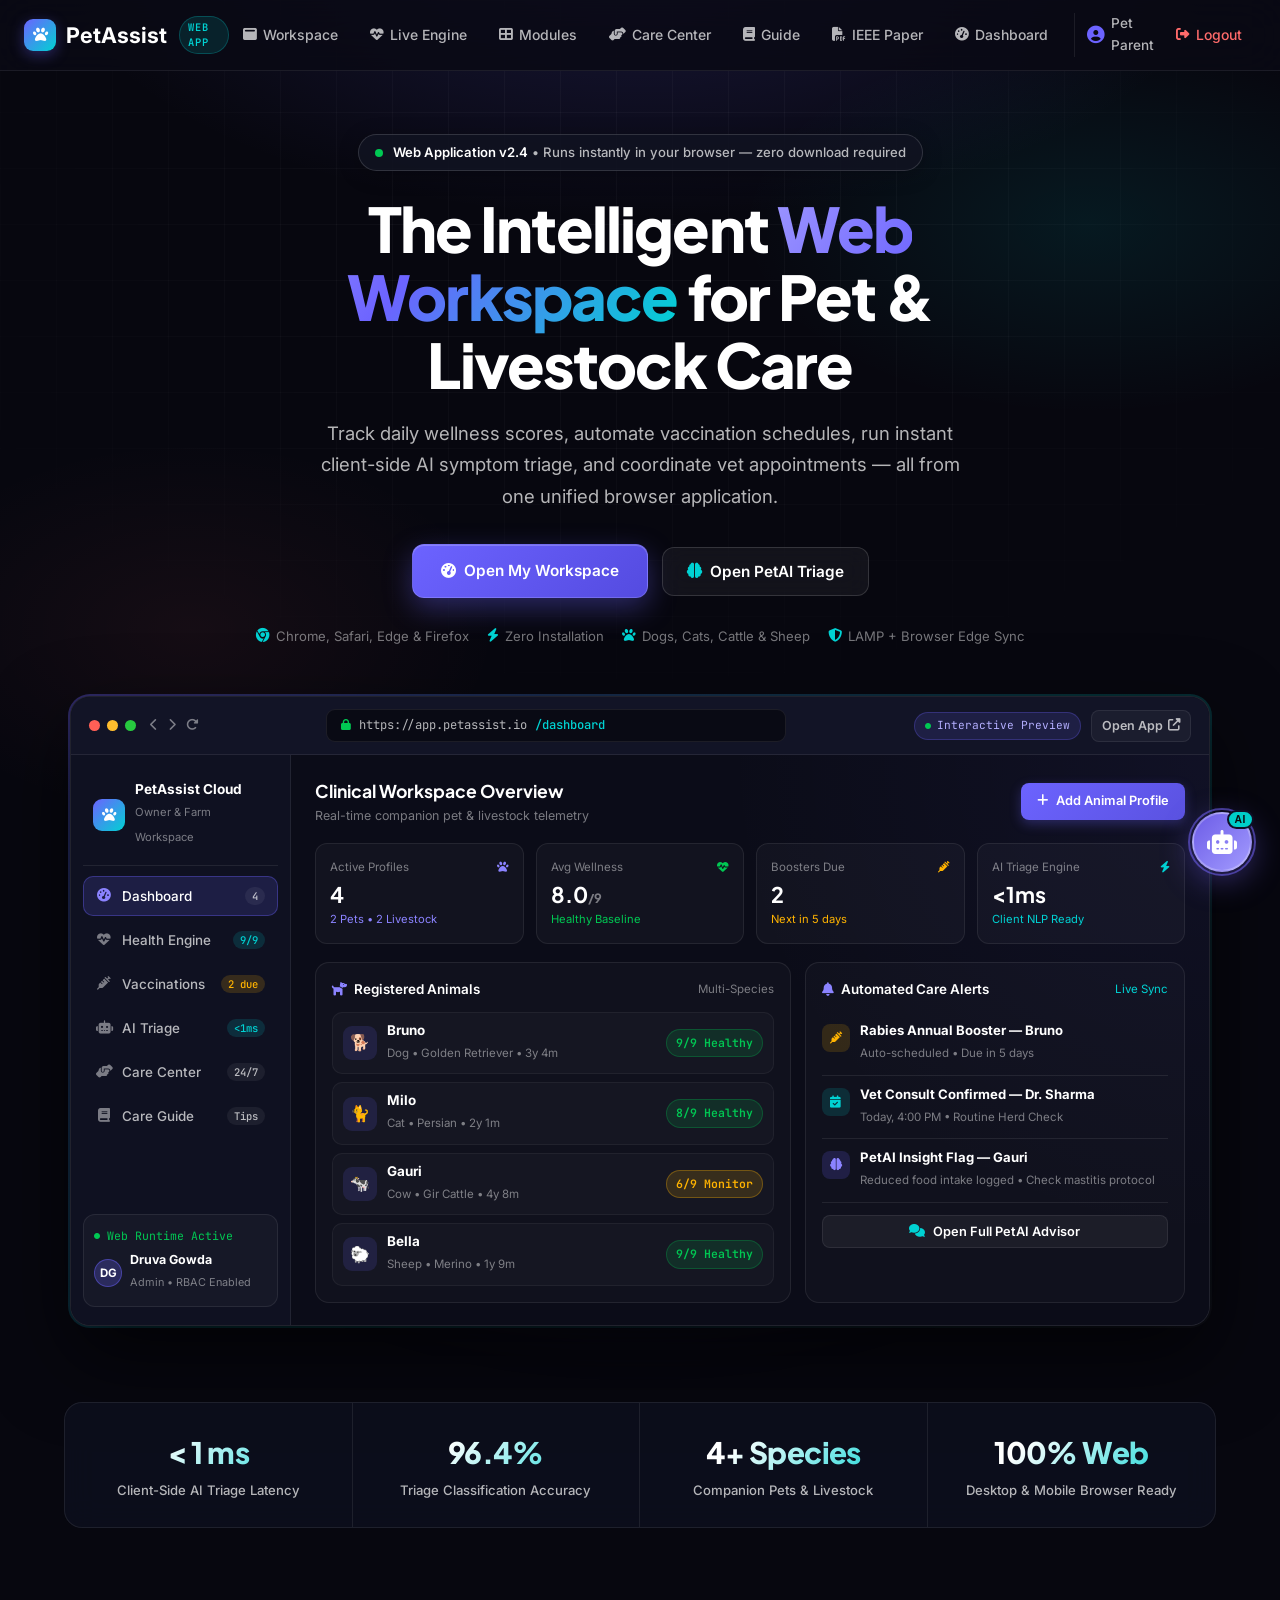
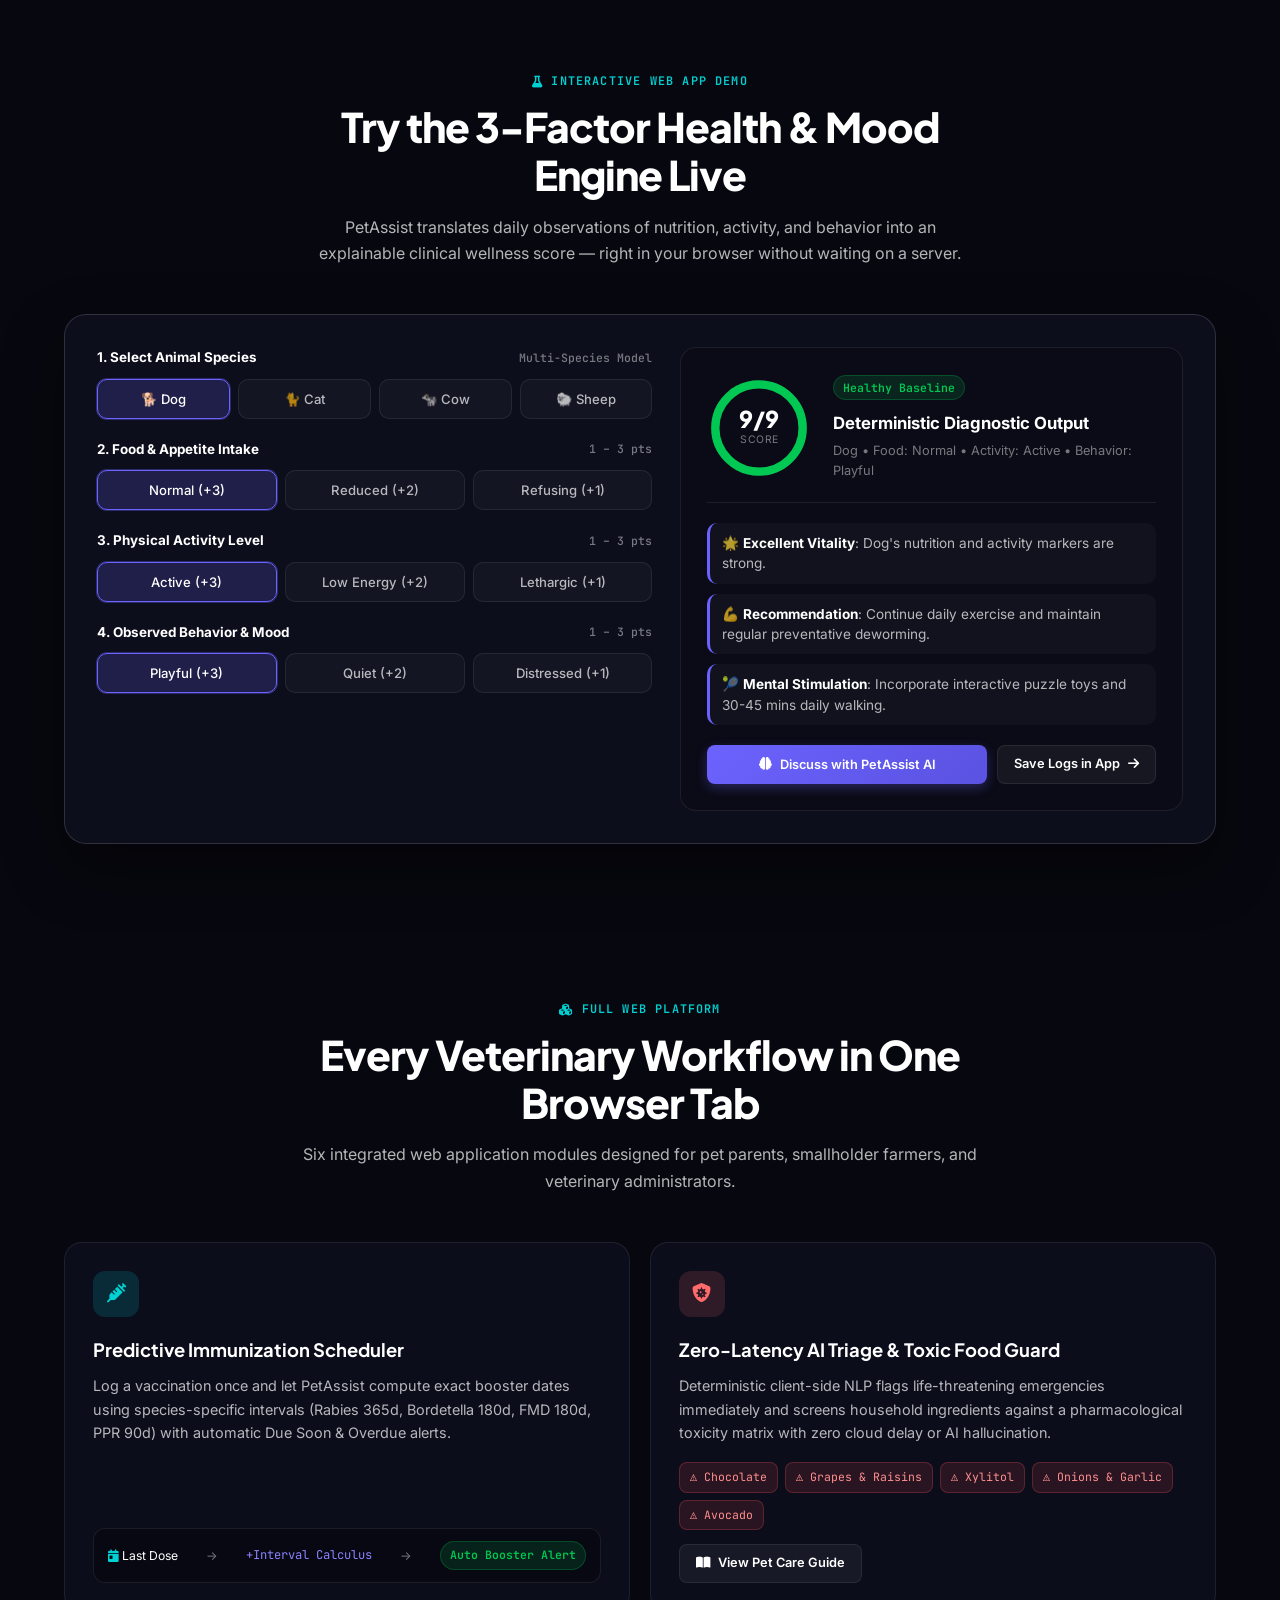
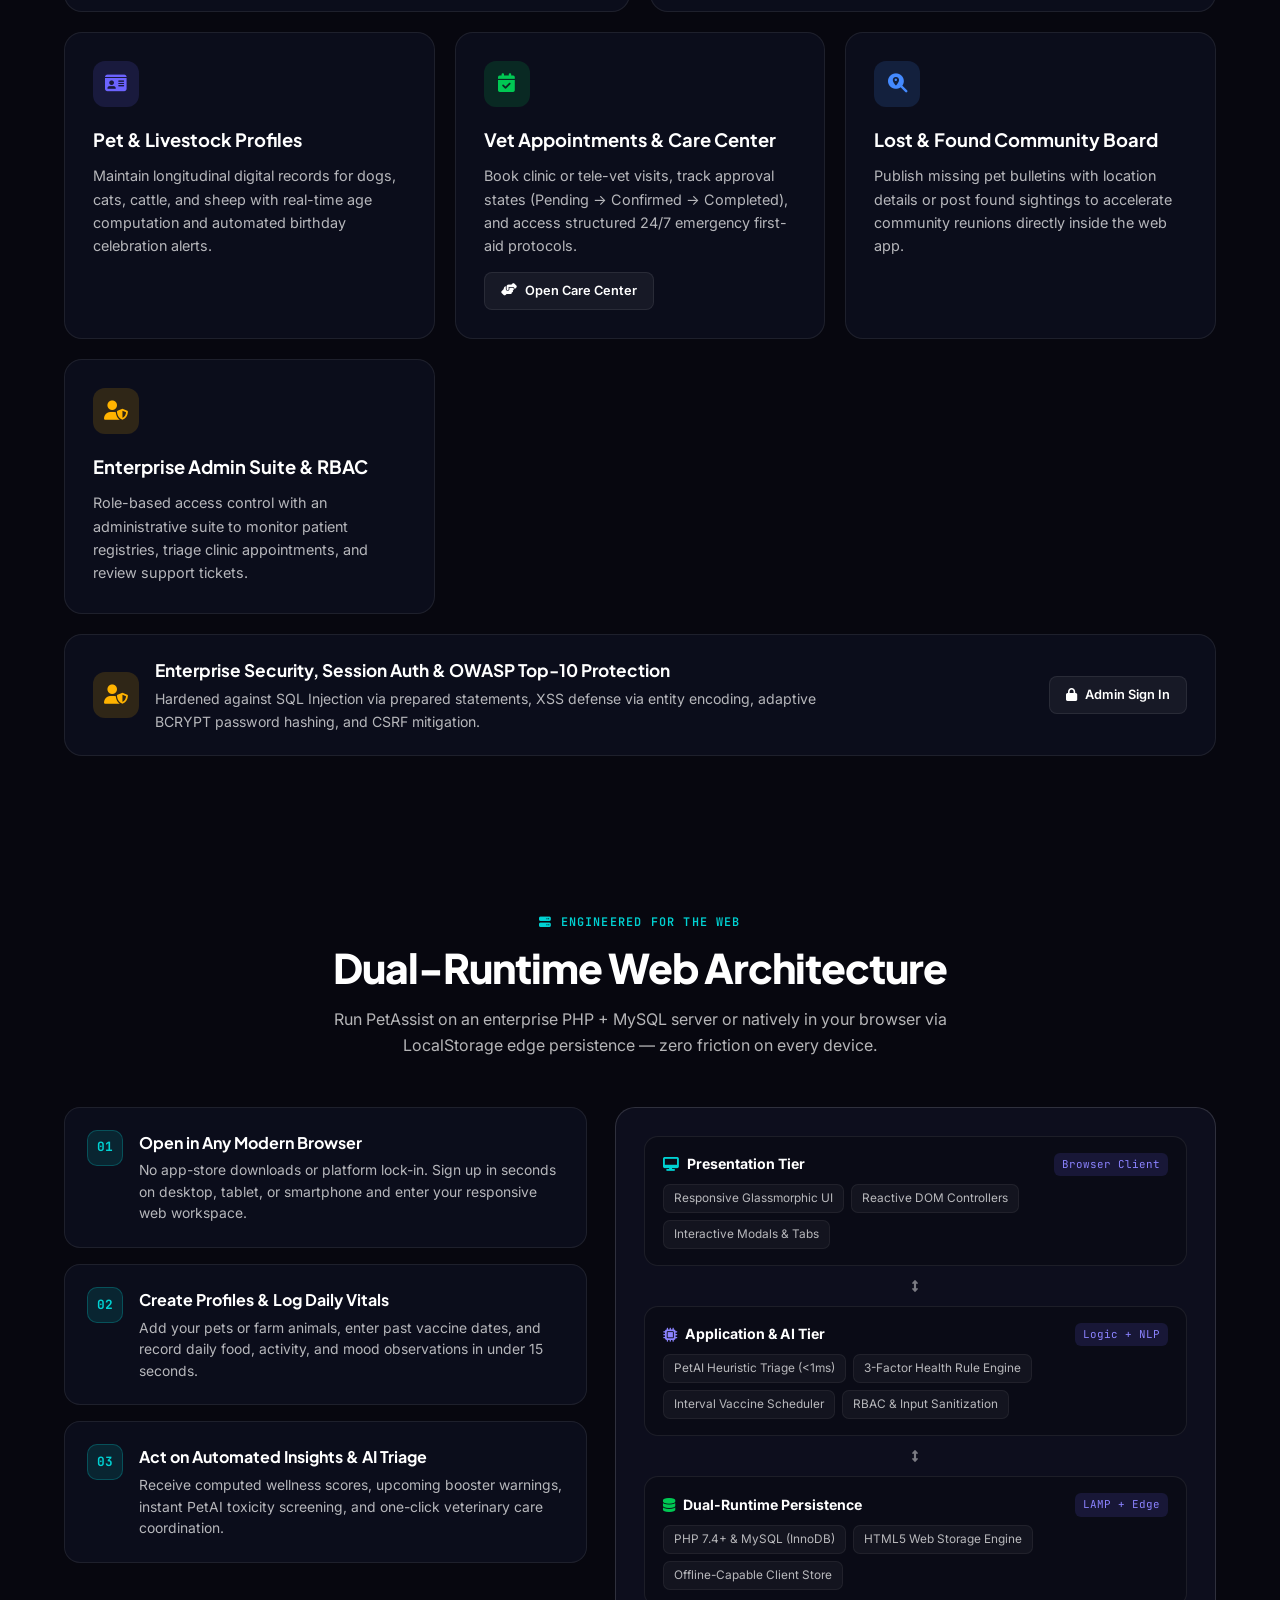
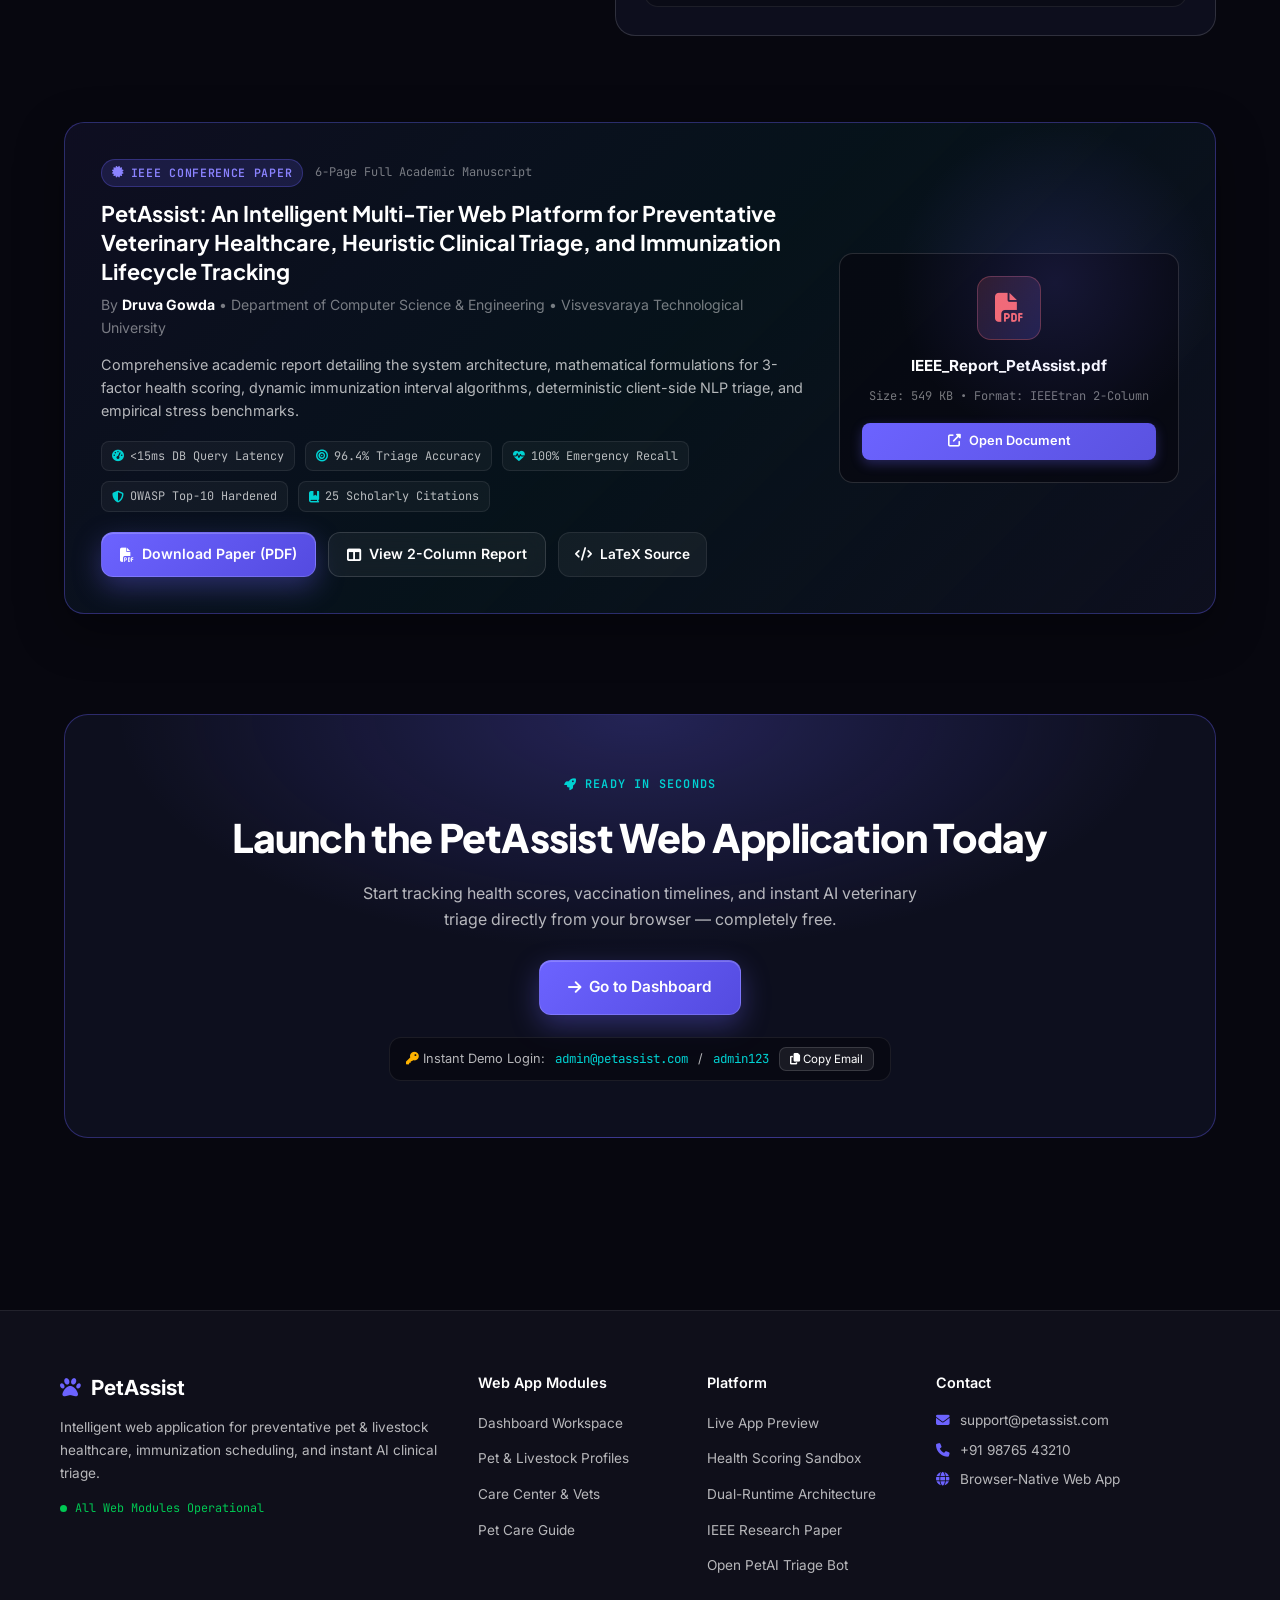
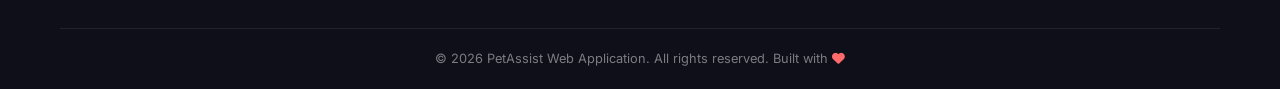
==== commit e0ba61e5: "fix(vercel): add care-center & guide pages, update vercel rewrites and web app navigation" ====
--- a/index.html
+++ b/index.html
@@ -3,87 +3,1060 @@
 <head>
     <meta charset="UTF-8">
     <meta name="viewport" content="width=device-width, initial-scale=1.0">
-    <title>PetAssist — Smart Pet Care</title>
-    <link href="https://fonts.googleapis.com/css2?family=Inter:wght@300;400;500;600;700;800&display=swap" rel="stylesheet">
+    <meta name="description" content="PetAssist — Intelligent browser-based web application for pet & livestock healthcare, predictive vaccinations, 3-factor health scoring, and instant AI symptom triage.">
+    <title>PetAssist — Intelligent Pet &amp; Livestock Healthcare Web Application</title>
+
+    <!-- Fonts -->
+    <link rel="preconnect" href="https://fonts.googleapis.com">
+    <link rel="preconnect" href="https://fonts.gstatic.com" crossorigin>
+    <link href="https://fonts.googleapis.com/css2?family=Inter:wght@400;500;600;700&family=JetBrains+Mono:wght@500;600&family=Plus+Jakarta+Sans:wght@600;700;800&display=swap" rel="stylesheet">
+
+    <!-- Icons -->
     <link rel="stylesheet" href="https://cdnjs.cloudflare.com/ajax/libs/font-awesome/6.5.1/css/all.min.css">
+
+    <!-- Stylesheets -->
     <link rel="stylesheet" href="css/style.css">
+    <link rel="stylesheet" href="css/landing.css">
+
+    <!-- LocalStorage Auth Store -->
+    <script src="js/store.js"></script>
 </head>
-<body>
-    <!-- Auth Setup -->
-    <script src="js/store.js"></script>
-
-    <!-- Navigation -->
+<body class="landing-body">
+    <!-- Top Web App Navigation -->
     <nav class="navbar" id="navbar">
         <div class="nav-container">
-            <a href="/" class="nav-logo">
-                <i class="fas fa-paw"></i>
+            <a href="index.html" data-route="home" class="nav-logo">
+                <span class="lp-brand-mark"><i class="fas fa-paw"></i></span>
                 <span>PetAssist</span>
+                <span class="lp-webapp-pill">Web App</span>
             </a>
+
             <button class="nav-toggle" id="navToggle" aria-label="Toggle navigation">
                 <span class="hamburger"></span>
             </button>
+
             <ul class="nav-menu" id="navMenu">
-                <li><a href="/" class="nav-link"><i class="fas fa-home"></i> Home</a></li>
-                <script>
-                    if (Store.getCurrentUser()) {
-                        document.write(`
-                            <li><a href="/pages/dashboard" class="nav-link"><i class="fas fa-tachometer-alt"></i> Dashboard</a></li>
-                            <li><a href="/pages/pets" class="nav-link"><i class="fas fa-dog"></i> My Pets</a></li>
-                            <li><a href="/pages/care-center" class="nav-link"><i class="fas fa-hands-helping"></i> Care Center</a></li>
-                            <li><a href="/pages/guide" class="nav-link"><i class="fas fa-book"></i> Guide</a></li>
-                            <li class="nav-user-section">
-                                <a href="javascript:void(0)" onclick="Store.logout()" class="nav-link nav-logout"><i class="fas fa-sign-out-alt"></i> Logout</a>
-                            </li>
-                        `);
-                    } else {
-                        document.write(`
-                            <li><a href="/pages/login" class="nav-link"><i class="fas fa-sign-in-alt"></i> Login</a></li>
-                            <li><a href="/pages/register" class="nav-link btn-nav-register"><i class="fas fa-user-plus"></i> Register</a></li>
-                        `);
-                    }
-                </script>
+                <li><a href="#workspace-preview" class="nav-link"><i class="fas fa-window-maximize"></i> Workspace</a></li>
+                <li><a href="#health-sandbox" class="nav-link"><i class="fas fa-heartbeat"></i> Live Engine</a></li>
+                <li><a href="#modules" class="nav-link"><i class="fas fa-th-large"></i> Modules</a></li>
+                <li><a href="pages/care-center.html" data-route="care-center" class="nav-link"><i class="fas fa-hands-helping"></i> Care Center</a></li>
+                <li><a href="pages/guide.html" data-route="guide" class="nav-link"><i class="fas fa-book"></i> Guide</a></li>
+                <li><a href="#research-paper" class="nav-link"><i class="fas fa-file-pdf"></i> IEEE Paper</a></li>
+                <li id="nav-auth-slot-1"><a href="pages/login.html" data-route="login" class="nav-link"><i class="fas fa-sign-in-alt"></i> Sign In</a></li>
+                <li id="nav-auth-slot-2"><a href="pages/register.html" data-route="register" class="nav-link btn-nav-register"><i class="fas fa-rocket"></i> Launch App</a></li>
             </ul>
         </div>
     </nav>
 
-    <!-- Main Content -->
-    <main class="main-content">
-        <section class="hero">
-            <div class="hero-content">
-                <div class="hero-badge">
-                    <i class="fas fa-sparkles"></i>
-                    Smart Pet Management Platform
-                </div>
-                <h1>Keep Your Pets <span class="gradient-text">Happy & Healthy</span></h1>
-                <p>PetAssist is your all-in-one companion for managing pet health, vaccinations, appointments, and emergencies.</p>
-                <div class="hero-buttons" id="hero-buttons-container">
-                    <script>
-                        if (Store.getCurrentUser()) {
-                            document.write(`<a href="/pages/dashboard" class="btn btn-primary btn-lg"><i class="fas fa-tachometer-alt"></i> Go to Dashboard</a>`);
-                        } else {
-                            document.write(`
-                                <a href="/pages/register" class="btn btn-primary btn-lg"><i class="fas fa-rocket"></i> Get Started Free</a>
-                                <a href="/pages/login" class="btn btn-secondary btn-lg"><i class="fas fa-sign-in-alt"></i> Sign In</a>
-                            `);
-                        }
-                    </script>
+    <main class="landing-main">
+        <div class="lp-grid-bg" aria-hidden="true"></div>
+
+        <!-- ================================================
+             HERO + INTERACTIVE BROWSER WEB-APP SHOWCASE
+             ================================================ -->
+        <section class="lp-hero" id="workspace-preview">
+            <div class="lp-container">
+                <div class="lp-hero-header">
+                    <div class="lp-status-pill">
+                        <span class="lp-live-dot"></span>
+                        <span><strong>Web Application v2.4</strong> &bull; Runs instantly in your browser &mdash; zero download required</span>
+                    </div>
+
+                    <h1 class="lp-hero-title">
+                        The Intelligent <span class="lp-gradient-text">Web Workspace</span> for Pet &amp; Livestock Care
+                    </h1>
+
+                    <p class="lp-hero-subtitle">
+                        Track daily wellness scores, automate vaccination schedules, run instant client-side AI symptom triage,
+                        and coordinate vet appointments &mdash; all from one unified browser application.
+                    </p>
+
+                    <div class="lp-hero-actions" id="hero-cta-group">
+                        <a href="pages/register.html" data-route="register" class="btn lp-btn-glow">
+                            <i class="fas fa-arrow-up-right-from-square"></i> Launch Web App Free
+                        </a>
+                        <button type="button" class="btn lp-btn-glass" data-open-petai>
+                            <i class="fas fa-brain" style="color:var(--secondary);"></i> Try Live AI Triage
+                        </button>
+                        <a href="pages/login.html" data-route="login" class="btn btn-secondary" style="padding:14px 22px;border-radius:12px;">
+                            <i class="fas fa-sign-in-alt"></i> Sign In
+                        </a>
+                    </div>
+
+                    <div class="lp-browser-strip">
+                        <span><i class="fab fa-chrome"></i> Chrome, Safari, Edge &amp; Firefox</span>
+                        <span><i class="fas fa-bolt"></i> Zero Installation</span>
+                        <span><i class="fas fa-paw"></i> Dogs, Cats, Cattle &amp; Sheep</span>
+                        <span><i class="fas fa-shield-alt"></i> LAMP + Browser Edge Sync</span>
+                    </div>
+                </div>
+
+                <!-- Interactive Browser Chrome Frame -->
+                <div class="lp-browser-stage">
+                    <div class="lp-browser-window">
+                        <!-- Browser Top Bar -->
+                        <div class="lp-browser-chrome">
+                            <div class="lp-chrome-left">
+                                <div class="lp-window-dots" aria-hidden="true">
+                                    <span class="lp-dot lp-dot-red"></span>
+                                    <span class="lp-dot lp-dot-yellow"></span>
+                                    <span class="lp-dot lp-dot-green"></span>
+                                </div>
+                                <div class="lp-chrome-nav" aria-hidden="true">
+                                    <i class="fas fa-chevron-left"></i>
+                                    <i class="fas fa-chevron-right"></i>
+                                    <i class="fas fa-rotate-right"></i>
+                                </div>
+                            </div>
+
+                            <div class="lp-url-bar">
+                                <i class="fas fa-lock"></i>
+                                <span>https://app.petassist.io</span><span class="lp-url-route" id="lpUrlRoute">/dashboard</span>
+                            </div>
+
+                            <div class="lp-chrome-right">
+                                <span class="lp-preview-chip"><i class="fas fa-circle" style="font-size:6px;color:var(--success);"></i> Interactive Preview</span>
+                                <a href="pages/dashboard.html" data-route="dashboard" class="lp-open-app-link">Open App <i class="fas fa-external-link-alt"></i></a>
+                            </div>
+                        </div>
+
+                        <!-- Web Application Shell -->
+                        <div class="lp-app-shell">
+                            <!-- Left App Sidebar -->
+                            <aside class="lp-app-sidebar">
+                                <div>
+                                    <div class="lp-ws-header">
+                                        <div class="lp-ws-icon"><i class="fas fa-paw"></i></div>
+                                        <div class="lp-ws-meta">
+                                            <strong>PetAssist Cloud</strong>
+                                            <span>Owner &amp; Farm Workspace</span>
+                                        </div>
+                                    </div>
+
+                                    <div class="lp-app-nav" role="tablist" aria-label="Web Application Preview Views">
+                                        <button type="button" class="lp-app-tab active" data-pane="pane-dashboard" data-route="/dashboard">
+                                            <span class="lp-app-tab-label"><i class="fas fa-tachometer-alt"></i> Dashboard</span>
+                                            <span class="lp-tab-pill">4</span>
+                                        </button>
+                                        <button type="button" class="lp-app-tab" data-pane="pane-health" data-route="/health">
+                                            <span class="lp-app-tab-label"><i class="fas fa-heartbeat"></i> Health Engine</span>
+                                            <span class="lp-tab-pill cyan">9/9</span>
+                                        </button>
+                                        <button type="button" class="lp-app-tab" data-pane="pane-vaccines" data-route="/vaccinations">
+                                            <span class="lp-app-tab-label"><i class="fas fa-syringe"></i> Vaccinations</span>
+                                            <span class="lp-tab-pill warn">2 due</span>
+                                        </button>
+                                        <button type="button" class="lp-app-tab" data-pane="pane-ai" data-route="/ai-triage">
+                                            <span class="lp-app-tab-label"><i class="fas fa-robot"></i> AI Triage</span>
+                                            <span class="lp-tab-pill cyan">&lt;1ms</span>
+                                        </button>
+                                        <button type="button" class="lp-app-tab" data-pane="pane-care" data-route="/care-center">
+                                            <span class="lp-app-tab-label"><i class="fas fa-hands-helping"></i> Care Center</span>
+                                            <span class="lp-tab-pill">24/7</span>
+                                        </button>
+                                        <button type="button" class="lp-app-tab" data-pane="pane-guide" data-route="/guide">
+                                            <span class="lp-app-tab-label"><i class="fas fa-book"></i> Care Guide</span>
+                                            <span class="lp-tab-pill">Tips</span>
+                                        </button>
+                                    </div>
+                                </div>
+
+                                <div class="lp-sidebar-footer">
+                                    <div class="lp-sync-row">
+                                        <i class="fas fa-circle" style="font-size:6px;"></i>
+                                        <span>Web Runtime Active</span>
+                                    </div>
+                                    <div class="lp-user-chip">
+                                        <div class="lp-user-avatar">DG</div>
+                                        <div>
+                                            <strong>Druva Gowda</strong>
+                                            <span>Admin &bull; RBAC Enabled</span>
+                                        </div>
+                                    </div>
+                                </div>
+                            </aside>
+
+                            <!-- Right Main Web App Viewport -->
+                            <div class="lp-app-viewport">
+                                <!-- PANE 1: Dashboard Overview -->
+                                <div class="lp-pane active" id="pane-dashboard">
+                                    <div class="lp-pane-header">
+                                        <div class="lp-pane-title">
+                                            <h3>Clinical Workspace Overview</h3>
+                                            <p>Real-time companion pet &amp; livestock telemetry</p>
+                                        </div>
+                                        <a href="pages/pets.html" data-route="pets" class="btn btn-primary btn-sm">
+                                            <i class="fas fa-plus"></i> Add Animal Profile
+                                        </a>
+                                    </div>
+
+                                    <div class="lp-kpi-grid">
+                                        <div class="lp-kpi-card">
+                                            <div class="lp-kpi-label"><span>Active Profiles</span><i class="fas fa-paw" style="color:var(--primary-light);"></i></div>
+                                            <div class="lp-kpi-value">4</div>
+                                            <div class="lp-kpi-sub lp-sub-indigo">2 Pets &bull; 2 Livestock</div>
+                                        </div>
+                                        <div class="lp-kpi-card">
+                                            <div class="lp-kpi-label"><span>Avg Wellness</span><i class="fas fa-heart-pulse" style="color:var(--success);"></i></div>
+                                            <div class="lp-kpi-value">8.0<span style="font-size:0.8rem;color:var(--text-muted);">/9</span></div>
+                                            <div class="lp-kpi-sub lp-sub-green">Healthy Baseline</div>
+                                        </div>
+                                        <div class="lp-kpi-card">
+                                            <div class="lp-kpi-label"><span>Boosters Due</span><i class="fas fa-syringe" style="color:var(--warning);"></i></div>
+                                            <div class="lp-kpi-value">2</div>
+                                            <div class="lp-kpi-sub lp-sub-amber">Next in 5 days</div>
+                                        </div>
+                                        <div class="lp-kpi-card">
+                                            <div class="lp-kpi-label"><span>AI Triage Engine</span><i class="fas fa-bolt" style="color:var(--secondary);"></i></div>
+                                            <div class="lp-kpi-value">&lt;1ms</div>
+                                            <div class="lp-kpi-sub lp-sub-cyan">Client NLP Ready</div>
+                                        </div>
+                                    </div>
+
+                                    <div class="lp-dash-split">
+                                        <div class="lp-mini-panel">
+                                            <div class="lp-mini-panel-head">
+                                                <h4><i class="fas fa-dog"></i> Registered Animals</h4>
+                                                <span style="font-size:0.72rem;color:var(--text-muted);">Multi-Species</span>
+                                            </div>
+                                            <div class="lp-pet-row">
+                                                <div class="lp-pet-info">
+                                                    <div class="lp-pet-emoji">&#128021;</div>
+                                                    <div><strong>Bruno</strong><span>Dog &bull; Golden Retriever &bull; 3y 4m</span></div>
+                                                </div>
+                                                <span class="lp-score-pill lp-score-ok">9/9 Healthy</span>
+                                            </div>
+                                            <div class="lp-pet-row">
+                                                <div class="lp-pet-info">
+                                                    <div class="lp-pet-emoji">&#128008;</div>
+                                                    <div><strong>Milo</strong><span>Cat &bull; Persian &bull; 2y 1m</span></div>
+                                                </div>
+                                                <span class="lp-score-pill lp-score-ok">8/9 Healthy</span>
+                                            </div>
+                                            <div class="lp-pet-row">
+                                                <div class="lp-pet-info">
+                                                    <div class="lp-pet-emoji">&#128004;</div>
+                                                    <div><strong>Gauri</strong><span>Cow &bull; Gir Cattle &bull; 4y 8m</span></div>
+                                                </div>
+                                                <span class="lp-score-pill lp-score-warn">6/9 Monitor</span>
+                                            </div>
+                                            <div class="lp-pet-row">
+                                                <div class="lp-pet-info">
+                                                    <div class="lp-pet-emoji">&#128017;</div>
+                                                    <div><strong>Bella</strong><span>Sheep &bull; Merino &bull; 1y 9m</span></div>
+                                                </div>
+                                                <span class="lp-score-pill lp-score-ok">9/9 Healthy</span>
+                                            </div>
+                                        </div>
+
+                                        <div class="lp-mini-panel">
+                                            <div class="lp-mini-panel-head">
+                                                <h4><i class="fas fa-bell"></i> Automated Care Alerts</h4>
+                                                <span style="font-size:0.72rem;color:var(--secondary);">Live Sync</span>
+                                            </div>
+                                            <div class="lp-timeline-item">
+                                                <div class="lp-tl-icon amber"><i class="fas fa-syringe"></i></div>
+                                                <div class="lp-tl-body">
+                                                    <strong>Rabies Annual Booster &mdash; Bruno</strong>
+                                                    <span>Auto-scheduled &bull; Due in 5 days</span>
+                                                </div>
+                                            </div>
+                                            <div class="lp-timeline-item">
+                                                <div class="lp-tl-icon teal"><i class="fas fa-calendar-check"></i></div>
+                                                <div class="lp-tl-body">
+                                                    <strong>Vet Consult Confirmed &mdash; Dr. Sharma</strong>
+                                                    <span>Today, 4:00 PM &bull; Routine Herd Check</span>
+                                                </div>
+                                            </div>
+                                            <div class="lp-timeline-item">
+                                                <div class="lp-tl-icon purple"><i class="fas fa-brain"></i></div>
+                                                <div class="lp-tl-body">
+                                                    <strong>PetAI Insight Flag &mdash; Gauri</strong>
+                                                    <span>Reduced food intake logged &bull; Check mastitis protocol</span>
+                                                </div>
+                                            </div>
+                                            <div style="margin-top:12px;">
+                                                <button type="button" class="btn btn-secondary btn-sm btn-block" data-open-petai>
+                                                    <i class="fas fa-comments" style="color:var(--secondary);"></i> Open Full PetAI Advisor
+                                                </button>
+                                            </div>
+                                        </div>
+                                    </div>
+                                </div>
+
+                                <!-- PANE 2: Health Engine Preview -->
+                                <div class="lp-pane" id="pane-health">
+                                    <div class="lp-pane-header">
+                                        <div class="lp-pane-title">
+                                            <h3>3-Factor Health &amp; Mood Engine</h3>
+                                            <p>Click a clinical state below to inspect real-time diagnostic scoring</p>
+                                        </div>
+                                        <span class="lp-score-pill lp-score-ok" id="pvHealthBadge">Healthy</span>
+                                    </div>
+
+                                    <div class="lp-preset-row">
+                                        <button type="button" class="lp-chip-btn active" data-health-preset="healthy">Bruno &bull; Healthy (9/9)</button>
+                                        <button type="button" class="lp-chip-btn" data-health-preset="warning">Gauri &bull; Warning (6/9)</button>
+                                        <button type="button" class="lp-chip-btn" data-health-preset="critical">Milo &bull; Critical (3/9)</button>
+                                    </div>
+
+                                    <div class="lp-mini-health-grid">
+                                        <div class="lp-mini-panel">
+                                            <div style="display:flex;justify-content:space-between;align-items:center;margin-bottom:14px;">
+                                                <strong id="pvHealthPet" style="font-size:0.88rem;color:#fff;">Bruno &bull; Golden Retriever (Dog)</strong>
+                                                <span id="pvHealthScore" style="font-family:var(--font-mono);font-weight:700;color:var(--secondary);">9/9</span>
+                                            </div>
+                                            <div class="lp-factor-bar">
+                                                <div class="lp-factor-top"><span>Food Intake</span><strong id="pvFoodVal">Normal (3/3)</strong></div>
+                                                <div class="lp-factor-track"><div class="lp-factor-fill" id="pvFoodBar" style="width:100%;"></div></div>
+                                            </div>
+                                            <div class="lp-factor-bar">
+                                                <div class="lp-factor-top"><span>Physical Activity</span><strong id="pvActVal">Active (3/3)</strong></div>
+                                                <div class="lp-factor-track"><div class="lp-factor-fill" id="pvActBar" style="width:100%;"></div></div>
+                                            </div>
+                                            <div class="lp-factor-bar" style="margin-bottom:0;">
+                                                <div class="lp-factor-top"><span>Behavioral Disposition</span><strong id="pvBehVal">Playful (3/3)</strong></div>
+                                                <div class="lp-factor-track"><div class="lp-factor-fill" id="pvBehBar" style="width:100%;"></div></div>
+                                            </div>
+                                        </div>
+
+                                        <div class="lp-mini-panel">
+                                            <div class="lp-mini-panel-head">
+                                                <h4><i class="fas fa-stethoscope"></i> Clinical Rule Assessment</h4>
+                                            </div>
+                                            <p id="pvHealthNote" style="font-size:0.84rem;color:var(--text-secondary);line-height:1.6;margin-bottom:16px;">
+                                                Optimal daily baseline. Maintain regular hydration, balanced nutrition, and scheduled Rabies booster.
+                                            </p>
+                                            <a href="#health-sandbox" class="btn btn-primary btn-sm">
+                                                <i class="fas fa-sliders-h"></i> Customize All Factors Below
+                                            </a>
+                                        </div>
+                                    </div>
+                                </div>
+
+                                <!-- PANE 3: Smart Vaccinations Preview -->
+                                <div class="lp-pane" id="pane-vaccines">
+                                    <div class="lp-pane-header">
+                                        <div class="lp-pane-title">
+                                            <h3>Predictive Immunization Scheduler</h3>
+                                            <p>Auto-calculated booster due dates across pets &amp; livestock</p>
+                                        </div>
+                                        <div class="lp-preset-row" style="margin-bottom:0;">
+                                            <button type="button" class="lp-chip-btn active" data-vac-filter="all">All</button>
+                                            <button type="button" class="lp-chip-btn" data-vac-filter="due">Due Soon</button>
+                                            <button type="button" class="lp-chip-btn" data-vac-filter="ok">Completed</button>
+                                            <button type="button" class="lp-chip-btn" data-vac-filter="livestock">Livestock</button>
+                                        </div>
+                                    </div>
+
+                                    <div class="lp-mini-panel" style="padding:8px;overflow-x:auto;">
+                                        <table class="lp-app-table" id="pvVaccineTable">
+                                            <thead>
+                                                <tr>
+                                                    <th>Animal</th>
+                                                    <th>Vaccine Protocol</th>
+                                                    <th>Interval</th>
+                                                    <th>Next Due</th>
+                                                    <th>Status</th>
+                                                </tr>
+                                            </thead>
+                                            <tbody>
+                                                <tr data-status="due" data-species="pet">
+                                                    <td><strong style="color:#fff;">Bruno</strong> (Dog)</td>
+                                                    <td>Rabies Core</td>
+                                                    <td>365 days</td>
+                                                    <td style="font-family:var(--font-mono);">In 5 days</td>
+                                                    <td><span class="lp-score-pill lp-score-warn">Due Soon</span></td>
+                                                </tr>
+                                                <tr data-status="ok" data-species="pet">
+                                                    <td><strong style="color:#fff;">Milo</strong> (Cat)</td>
+                                                    <td>Parvovirus / FVRCP</td>
+                                                    <td>365 days</td>
+                                                    <td style="font-family:var(--font-mono);">Aug 2027</td>
+                                                    <td><span class="lp-score-pill lp-score-ok">Completed</span></td>
+                                                </tr>
+                                                <tr data-status="due" data-species="livestock">
+                                                    <td><strong style="color:#fff;">Gauri</strong> (Cow)</td>
+                                                    <td>FMD (Foot &amp; Mouth)</td>
+                                                    <td>180 days</td>
+                                                    <td style="font-family:var(--font-mono);">In 11 days</td>
+                                                    <td><span class="lp-score-pill lp-score-warn">Due Soon</span></td>
+                                                </tr>
+                                                <tr data-status="ok" data-species="livestock">
+                                                    <td><strong style="color:#fff;">Bella</strong> (Sheep)</td>
+                                                    <td>PPR &amp; Deworming</td>
+                                                    <td>90 days</td>
+                                                    <td style="font-family:var(--font-mono);">Feb 2027</td>
+                                                    <td><span class="lp-score-pill lp-score-ok">Completed</span></td>
+                                                </tr>
+                                            </tbody>
+                                        </table>
+                                    </div>
+                                </div>
+
+                                <!-- PANE 4: Live Embedded PetAI Triage Console -->
+                                <div class="lp-pane" id="pane-ai">
+                                    <div class="lp-pane-header">
+                                        <div class="lp-pane-title">
+                                            <h3>PetAI Client-Side Triage Engine</h3>
+                                            <p>Test the live heuristic NLP engine right inside this web workspace (&lt;1ms response)</p>
+                                        </div>
+                                        <span class="lp-score-pill lp-score-ok">Live JS Engine</span>
+                                    </div>
+
+                                    <div class="lp-triage-console">
+                                        <div class="lp-preset-row" style="margin-bottom:0;">
+                                            <button type="button" class="lp-chip-btn" data-triage-query="Can my dog eat chocolate?">&#127851; Dog ate chocolate</button>
+                                            <button type="button" class="lp-chip-btn" data-triage-query="My pet is vomiting">&#129314; Vomiting triage</button>
+                                            <button type="button" class="lp-chip-btn" data-triage-query="Cow mastitis and FMD care">&#128004; Cow care protocol</button>
+                                            <button type="button" class="lp-chip-btn" data-triage-query="Heavy bleeding emergency">&#128680; Emergency alert</button>
+                                        </div>
+
+                                        <div class="lp-triage-output" id="pvTriageOutput"></div>
+
+                                        <div class="lp-triage-input-row">
+                                            <input type="text" id="pvTriageInput" placeholder="Ask PetAI a symptom, toxic food (grapes, xylitol), or livestock question...">
+                                            <button type="button" id="pvTriageSend" class="btn btn-primary btn-sm">
+                                                <i class="fas fa-paper-plane"></i> Diagnose
+                                            </button>
+                                        </div>
+                                    </div>
+                                </div>
+
+                                <!-- PANE 5: Care Center & Lost/Found -->
+                                <div class="lp-pane" id="pane-care">
+                                    <div class="lp-pane-header">
+                                        <div class="lp-pane-title">
+                                            <h3>Care Center, Vet Bookings &amp; Lost/Found</h3>
+                                            <p>Unified veterinary tele-consultation &amp; community rescue workflow</p>
+                                        </div>
+                                        <a href="pages/care-center.html" data-route="care-center" class="btn btn-accent btn-sm">
+                                            <i class="fas fa-ambulance"></i> Emergency First-Aid
+                                        </a>
+                                    </div>
+
+                                    <div class="lp-dash-split">
+                                        <div class="lp-mini-panel">
+                                            <div class="lp-mini-panel-head">
+                                                <h4><i class="fas fa-calendar-check"></i> Vet Appointments</h4>
+                                            </div>
+                                            <div class="lp-pet-row">
+                                                <div class="lp-pet-info">
+                                                    <div class="lp-pet-emoji"><i class="fas fa-user-md" style="color:var(--secondary);"></i></div>
+                                                    <div><strong>Dr. A. Sharma (Clinic)</strong><span>Bruno &bull; Annual Booster &bull; 4:00 PM</span></div>
+                                                </div>
+                                                <span class="lp-score-pill lp-score-ok">Confirmed</span>
+                                            </div>
+                                            <div class="lp-pet-row">
+                                                <div class="lp-pet-info">
+                                                    <div class="lp-pet-emoji"><i class="fas fa-video" style="color:var(--primary-light);"></i></div>
+                                                    <div><strong>Tele-Vet Nutritionist</strong><span>Gauri &bull; Herd Mineral Plan</span></div>
+                                                </div>
+                                                <span class="lp-score-pill lp-score-warn">Pending</span>
+                                            </div>
+                                        </div>
+
+                                        <div class="lp-mini-panel">
+                                            <div class="lp-mini-panel-head">
+                                                <h4><i class="fas fa-search-location"></i> Community Lost &amp; Found</h4>
+                                            </div>
+                                            <div class="lp-timeline-item">
+                                                <div class="lp-tl-icon coral"><i class="fas fa-exclamation"></i></div>
+                                                <div class="lp-tl-body">
+                                                    <strong>Lost: Beagle (Red Collar)</strong>
+                                                    <span>Indiranagar Sector 4 &bull; Posted 2h ago</span>
+                                                </div>
+                                            </div>
+                                            <div class="lp-timeline-item">
+                                                <div class="lp-tl-icon teal"><i class="fas fa-check"></i></div>
+                                                <div class="lp-tl-body">
+                                                    <strong>Found: Tabby Kitten</strong>
+                                                    <span>Safe at Koramangala Vet Care &bull; Reunited</span>
+                                                </div>
+                                            </div>
+                                        </div>
+                                    </div>
+                                </div>
+
+                                <!-- PANE 6: Pet Care Guide & Toxic Food Matrix -->
+                                <div class="lp-pane" id="pane-guide">
+                                    <div class="lp-pane-header">
+                                        <div class="lp-pane-title">
+                                            <h3>Pet Care Guides &amp; Toxicology Screening</h3>
+                                            <p>Veterinary wellness guides, species-specific care, and toxic food prevention</p>
+                                        </div>
+                                        <a href="pages/guide.html" data-route="guide" class="btn btn-primary btn-sm">
+                                            <i class="fas fa-book-open"></i> Open Full Guide
+                                        </a>
+                                    </div>
+
+                                    <div class="lp-dash-split">
+                                        <div class="lp-mini-panel">
+                                            <div class="lp-mini-panel-head">
+                                                <h4><i class="fas fa-paw"></i> Featured Species Guides</h4>
+                                            </div>
+                                            <div class="lp-pet-row">
+                                                <div class="lp-pet-info">
+                                                    <div class="lp-pet-emoji">🐶</div>
+                                                    <div><strong>Essential Canine Care</strong><span>Daily exercise, hydration, dental hygiene</span></div>
+                                                </div>
+                                                <a href="pages/guide.html" data-route="guide" class="btn btn-secondary btn-sm" style="font-size:0.75rem;padding:3px 8px;">Read</a>
+                                            </div>
+                                            <div class="lp-pet-row">
+                                                <div class="lp-pet-info">
+                                                    <div class="lp-pet-emoji">🐄</div>
+                                                    <div><strong>Dairy &amp; Beef Cattle Basics</strong><span>Rumen bloat prevention, pasture hydration</span></div>
+                                                </div>
+                                                <a href="pages/guide.html" data-route="guide" class="btn btn-secondary btn-sm" style="font-size:0.75rem;padding:3px 8px;">Read</a>
+                                            </div>
+                                        </div>
+
+                                        <div class="lp-mini-panel">
+                                            <div class="lp-mini-panel-head">
+                                                <h4><i class="fas fa-skull-crossbones text-danger"></i> Toxic Foods Rapid Warning</h4>
+                                            </div>
+                                            <div class="lp-timeline-item">
+                                                <div class="lp-tl-icon coral"><i class="fas fa-exclamation-triangle"></i></div>
+                                                <div class="lp-tl-body">
+                                                    <strong>Chocolate &amp; Caffeine</strong>
+                                                    <span>Contains theobromine — causes cardiac arrhythmia and seizures.</span>
+                                                </div>
+                                            </div>
+                                            <div class="lp-timeline-item">
+                                                <div class="lp-tl-icon coral"><i class="fas fa-exclamation-triangle"></i></div>
+                                                <div class="lp-tl-body">
+                                                    <strong>Grapes &amp; Raisins</strong>
+                                                    <span>Severe nephrotoxicity — can trigger acute renal failure.</span>
+                                                </div>
+                                            </div>
+                                        </div>
+                                    </div>
+                                </div>
+                            </div>
+                        </div>
+                    </div>
                 </div>
             </div>
         </section>
 
-        <!-- Features Grid... (Skipping for brevity but simulating space) -->
-        <section class="features" style="height: 400px; display: flex; align-items:center; justify-content:center;">
-             <div class="glass-card-static text-center" style="padding:60px 40px; width: 100%; max-width: 800px;">
-                <h2 style="font-size:1.8rem;margin-bottom:12px;">The best care for your pets.</h2>
-                <p class="text-muted">Now fully powered natively in your browser! Hosted seamlessly on Netlify.</p>
-             </div>
+        <!-- ================================================
+             PLATFORM TELEMETRY BAR
+             ================================================ -->
+        <section class="lp-metrics-band">
+            <div class="lp-container">
+                <div class="lp-metrics-grid">
+                    <div class="lp-metric-cell">
+                        <div class="lp-metric-num">&lt; 1 ms</div>
+                        <div class="lp-metric-label">Client-Side AI Triage Latency</div>
+                    </div>
+                    <div class="lp-metric-cell">
+                        <div class="lp-metric-num">96.4%</div>
+                        <div class="lp-metric-label">Triage Classification Accuracy</div>
+                    </div>
+                    <div class="lp-metric-cell">
+                        <div class="lp-metric-num">4+ Species</div>
+                        <div class="lp-metric-label">Companion Pets &amp; Livestock</div>
+                    </div>
+                    <div class="lp-metric-cell">
+                        <div class="lp-metric-num">100% Web</div>
+                        <div class="lp-metric-label">Desktop &amp; Mobile Browser Ready</div>
+                    </div>
+                </div>
+            </div>
         </section>
 
+        <!-- ================================================
+             LIVE INTERACTIVE HEALTH SCORING SANDBOX
+             ================================================ -->
+        <section class="lp-section" id="health-sandbox">
+            <div class="lp-container">
+                <div class="lp-section-head">
+                    <span class="lp-eyebrow"><i class="fas fa-flask"></i> Interactive Web App Demo</span>
+                    <h2>Try the 3-Factor Health &amp; Mood Engine Live</h2>
+                    <p>
+                        PetAssist translates daily observations of nutrition, activity, and behavior into an explainable
+                        clinical wellness score &mdash; right in your browser without waiting on a server.
+                    </p>
+                </div>
+
+                <div class="lp-sandbox-card">
+                    <!-- Controls Column -->
+                    <div>
+                        <div class="lp-control-group">
+                            <div class="lp-control-label">
+                                <strong>1. Select Animal Species</strong>
+                                <span>Multi-Species Model</span>
+                            </div>
+                            <div class="lp-seg-group species-4">
+                                <button type="button" class="lp-seg-btn active" data-sb-group="species" data-sb-val="Dog">&#128021; Dog</button>
+                                <button type="button" class="lp-seg-btn" data-sb-group="species" data-sb-val="Cat">&#128008; Cat</button>
+                                <button type="button" class="lp-seg-btn" data-sb-group="species" data-sb-val="Cow">&#128004; Cow</button>
+                                <button type="button" class="lp-seg-btn" data-sb-group="species" data-sb-val="Sheep">&#128017; Sheep</button>
+                            </div>
+                        </div>
+
+                        <div class="lp-control-group">
+                            <div class="lp-control-label">
+                                <strong>2. Food &amp; Appetite Intake</strong>
+                                <span>1 &ndash; 3 pts</span>
+                            </div>
+                            <div class="lp-seg-group">
+                                <button type="button" class="lp-seg-btn active" data-sb-group="food" data-sb-val="Normal">Normal (+3)</button>
+                                <button type="button" class="lp-seg-btn" data-sb-group="food" data-sb-val="Reduced">Reduced (+2)</button>
+                                <button type="button" class="lp-seg-btn" data-sb-group="food" data-sb-val="None">Refusing (+1)</button>
+                            </div>
+                        </div>
+
+                        <div class="lp-control-group">
+                            <div class="lp-control-label">
+                                <strong>3. Physical Activity Level</strong>
+                                <span>1 &ndash; 3 pts</span>
+                            </div>
+                            <div class="lp-seg-group">
+                                <button type="button" class="lp-seg-btn active" data-sb-group="activity" data-sb-val="Active">Active (+3)</button>
+                                <button type="button" class="lp-seg-btn" data-sb-group="activity" data-sb-val="Low">Low Energy (+2)</button>
+                                <button type="button" class="lp-seg-btn" data-sb-group="activity" data-sb-val="Lethargic">Lethargic (+1)</button>
+                            </div>
+                        </div>
+
+                        <div class="lp-control-group">
+                            <div class="lp-control-label">
+                                <strong>4. Observed Behavior &amp; Mood</strong>
+                                <span>1 &ndash; 3 pts</span>
+                            </div>
+                            <div class="lp-seg-group">
+                                <button type="button" class="lp-seg-btn active" data-sb-group="behavior" data-sb-val="Playful">Playful (+3)</button>
+                                <button type="button" class="lp-seg-btn" data-sb-group="behavior" data-sb-val="Quiet">Quiet (+2)</button>
+                                <button type="button" class="lp-seg-btn" data-sb-group="behavior" data-sb-val="Aggressive">Distressed (+1)</button>
+                            </div>
+                        </div>
+                    </div>
+
+                    <!-- Live Output Column -->
+                    <div class="lp-sandbox-output">
+                        <div>
+                            <div class="lp-ring-hero">
+                                <div class="lp-svg-ring-wrap">
+                                    <svg viewBox="0 0 100 100" aria-hidden="true">
+                                        <circle class="lp-ring-bg" cx="50" cy="50" r="42"></circle>
+                                        <circle class="lp-ring-progress" id="sbRingProgress" cx="50" cy="50" r="42"></circle>
+                                    </svg>
+                                    <div class="lp-ring-center">
+                                        <strong id="sbScoreText">9/9</strong>
+                                        <span>Score</span>
+                                    </div>
+                                </div>
+                                <div>
+                                    <span class="lp-score-pill lp-score-ok" id="sbStatusBadge">Healthy Baseline</span>
+                                    <h4 style="font-size:1.05rem;margin:10px 0 4px;color:#fff;">Deterministic Diagnostic Output</h4>
+                                    <p id="sbSummaryText" style="font-size:0.8rem;color:var(--text-muted);">
+                                        Dog &bull; Food: Normal &bull; Activity: Active &bull; Behavior: Playful
+                                    </p>
+                                </div>
+                            </div>
+
+                            <div class="lp-rec-list" id="sbRecList"></div>
+                        </div>
+
+                        <div style="display:flex;gap:10px;flex-wrap:wrap;">
+                            <button type="button" id="sbAskAiBtn" class="btn btn-primary btn-sm" style="flex:1;">
+                                <i class="fas fa-brain"></i> Discuss with PetAssist AI
+                            </button>
+                            <a href="pages/register.html" data-route="register" class="btn btn-secondary btn-sm">
+                                Save Logs in App <i class="fas fa-arrow-right"></i>
+                            </a>
+                        </div>
+                    </div>
+                </div>
+            </div>
+        </section>
+
+        <!-- ================================================
+             CORE WEB APPLICATION MODULES (BENTO GRID)
+             ================================================ -->
+        <section class="lp-section" id="modules">
+            <div class="lp-container">
+                <div class="lp-section-head">
+                    <span class="lp-eyebrow"><i class="fas fa-cubes"></i> Full Web Platform</span>
+                    <h2>Every Veterinary Workflow in One Browser Tab</h2>
+                    <p>
+                        Six integrated web application modules designed for pet parents, smallholder farmers, and veterinary administrators.
+                    </p>
+                </div>
+
+                <div class="lp-bento-grid">
+                    <!-- Featured Wide Card 1 -->
+                    <div class="lp-bento-card wide">
+                        <div>
+                            <div class="lp-bento-icon icon-teal"><i class="fas fa-syringe"></i></div>
+                            <h3>Predictive Immunization Scheduler</h3>
+                            <p>
+                                Log a vaccination once and let PetAssist compute exact booster dates using species-specific
+                                intervals (Rabies 365d, Bordetella 180d, FMD 180d, PPR 90d) with automatic Due Soon &amp; Overdue alerts.
+                            </p>
+                        </div>
+                        <div class="lp-mini-ui-strip">
+                            <span><i class="fas fa-calendar-day" style="color:var(--secondary);"></i> Last Dose</span>
+                            <span style="color:var(--text-muted);">&rarr;</span>
+                            <span style="font-family:var(--font-mono);color:var(--primary-light);">+Interval Calculus</span>
+                            <span style="color:var(--text-muted);">&rarr;</span>
+                            <span class="lp-score-pill lp-score-ok">Auto Booster Alert</span>
+                        </div>
+                    </div>
+
+                    <!-- Featured Wide Card 2 -->
+                    <div class="lp-bento-card wide">
+                        <div>
+                            <div class="lp-bento-icon icon-coral"><i class="fas fa-shield-virus"></i></div>
+                            <h3>Zero-Latency AI Triage &amp; Toxic Food Guard</h3>
+                            <p>
+                                Deterministic client-side NLP flags life-threatening emergencies immediately and screens household
+                                ingredients against a pharmacological toxicity matrix with zero cloud delay or AI hallucination.
+                            </p>
+                        </div>
+                        <div class="lp-toxin-tags">
+                            <span class="lp-toxin-tag">&#9888; Chocolate</span>
+                            <span class="lp-toxin-tag">&#9888; Grapes &amp; Raisins</span>
+                            <span class="lp-toxin-tag">&#9888; Xylitol</span>
+                            <span class="lp-toxin-tag">&#9888; Onions &amp; Garlic</span>
+                            <span class="lp-toxin-tag">&#9888; Avocado</span>
+                        </div>
+                        <div style="margin-top:14px;">
+                            <a href="pages/guide.html" data-route="guide" class="btn btn-secondary btn-sm"><i class="fas fa-book-open"></i> View Pet Care Guide</a>
+                        </div>
+                    </div>
+
+                    <!-- Card 3 -->
+                    <div class="lp-bento-card">
+                        <div>
+                            <div class="lp-bento-icon icon-purple"><i class="fas fa-id-card"></i></div>
+                            <h3>Pet &amp; Livestock Profiles</h3>
+                            <p>
+                                Maintain longitudinal digital records for dogs, cats, cattle, and sheep with real-time age
+                                computation and automated birthday celebration alerts.
+                            </p>
+                        </div>
+                    </div>
+
+                    <!-- Card 4 -->
+                    <div class="lp-bento-card">
+                        <div>
+                            <div class="lp-bento-icon icon-green"><i class="fas fa-calendar-check"></i></div>
+                            <h3>Vet Appointments &amp; Care Center</h3>
+                            <p>
+                                Book clinic or tele-vet visits, track approval states (Pending &rarr; Confirmed &rarr; Completed),
+                                and access structured 24/7 emergency first-aid protocols.
+                            </p>
+                        </div>
+                        <div style="margin-top:14px;">
+                            <a href="pages/care-center.html" data-route="care-center" class="btn btn-secondary btn-sm"><i class="fas fa-hands-helping"></i> Open Care Center</a>
+                        </div>
+                    </div>
+
+                    <!-- Card 5 -->
+                    <div class="lp-bento-card">
+                        <div>
+                            <div class="lp-bento-icon icon-blue"><i class="fas fa-search-location"></i></div>
+                            <h3>Lost &amp; Found Community Board</h3>
+                            <p>
+                                Publish missing pet bulletins with location details or post found sightings to accelerate
+                                community reunions directly inside the web app.
+                            </p>
+                        </div>
+                    </div>
+
+                    <!-- Card 6 -->
+                    <div class="lp-bento-card">
+                        <div>
+                            <div class="lp-bento-icon icon-amber"><i class="fas fa-user-shield"></i></div>
+                            <h3>Enterprise Admin Suite &amp; RBAC</h3>
+                            <p>
+                                Role-based access control with an administrative suite to monitor patient registries, triage clinic appointments, and review support tickets.
+                            </p>
+                        </div>
+                    </div>
+                </div>
+
+                <!-- Security & RBAC Wide Highlight Bar -->
+                <div class="lp-mini-panel" style="margin-top:20px;padding:22px 28px;display:flex;align-items:center;justify-content:space-between;gap:20px;flex-wrap:wrap;background:rgba(15,17,33,0.72);border-radius:18px;">
+                    <div style="display:flex;align-items:center;gap:16px;max-width:740px;">
+                        <div class="lp-bento-icon icon-amber" style="margin-bottom:0;flex-shrink:0;"><i class="fas fa-user-shield"></i></div>
+                        <div>
+                            <h3 style="font-family:var(--font-display);font-size:1.08rem;color:#fff;margin-bottom:4px;">Enterprise Security, Session Auth &amp; OWASP Top-10 Protection</h3>
+                            <p style="font-size:0.88rem;color:var(--text-secondary);margin:0;">
+                                Hardened against SQL Injection via prepared statements, XSS defense via entity encoding, adaptive BCRYPT password hashing, and CSRF mitigation.
+                            </p>
+                        </div>
+                    </div>
+                    <a href="pages/login.html" data-route="login" class="btn btn-secondary btn-sm">
+                        <i class="fas fa-lock"></i> Admin Sign In
+                    </a>
+                </div>
+            </div>
+        </section>
+
+        <!-- ================================================
+             HOW IT WORKS + DUAL-RUNTIME WEB ARCHITECTURE
+             ================================================ -->
+        <section class="lp-section" id="architecture">
+            <div class="lp-container">
+                <div class="lp-section-head">
+                    <span class="lp-eyebrow"><i class="fas fa-server"></i> Engineered for the Web</span>
+                    <h2>Dual-Runtime Web Architecture</h2>
+                    <p>
+                        Run PetAssist on an enterprise PHP + MySQL server or natively in your browser via LocalStorage edge persistence &mdash; zero friction on every device.
+                    </p>
+                </div>
+
+                <div class="lp-arch-grid">
+                    <!-- 3-Step Workflow -->
+                    <div class="lp-steps-list">
+                        <div class="lp-step-card">
+                            <div class="lp-step-num">01</div>
+                            <div>
+                                <h4>Open in Any Modern Browser</h4>
+                                <p>No app-store downloads or platform lock-in. Sign up in seconds on desktop, tablet, or smartphone and enter your responsive web workspace.</p>
+                            </div>
+                        </div>
+                        <div class="lp-step-card">
+                            <div class="lp-step-num">02</div>
+                            <div>
+                                <h4>Create Profiles &amp; Log Daily Vitals</h4>
+                                <p>Add your pets or farm animals, enter past vaccine dates, and record daily food, activity, and mood observations in under 15 seconds.</p>
+                            </div>
+                        </div>
+                        <div class="lp-step-card">
+                            <div class="lp-step-num">03</div>
+                            <div>
+                                <h4>Act on Automated Insights &amp; AI Triage</h4>
+                                <p>Receive computed wellness scores, upcoming booster warnings, instant PetAI toxicity screening, and one-click veterinary care coordination.</p>
+                            </div>
+                        </div>
+                    </div>
+
+                    <!-- 3-Tier Visual Architecture Card -->
+                    <div class="lp-arch-panel">
+                        <div class="lp-arch-tier">
+                            <div class="lp-arch-tier-top">
+                                <strong><i class="fas fa-desktop" style="color:var(--secondary);"></i> Presentation Tier</strong>
+                                <span>Browser Client</span>
+                            </div>
+                            <div class="lp-arch-pills">
+                                <span class="lp-arch-pill">Responsive Glassmorphic UI</span>
+                                <span class="lp-arch-pill">Reactive DOM Controllers</span>
+                                <span class="lp-arch-pill">Interactive Modals &amp; Tabs</span>
+                            </div>
+                        </div>
+
+                        <div class="lp-arch-connector"><i class="fas fa-arrows-alt-v"></i></div>
+
+                        <div class="lp-arch-tier">
+                            <div class="lp-arch-tier-top">
+                                <strong><i class="fas fa-microchip" style="color:var(--primary-light);"></i> Application &amp; AI Tier</strong>
+                                <span>Logic + NLP</span>
+                            </div>
+                            <div class="lp-arch-pills">
+                                <span class="lp-arch-pill">PetAI Heuristic Triage (&lt;1ms)</span>
+                                <span class="lp-arch-pill">3-Factor Health Rule Engine</span>
+                                <span class="lp-arch-pill">Interval Vaccine Scheduler</span>
+                                <span class="lp-arch-pill">RBAC &amp; Input Sanitization</span>
+                            </div>
+                        </div>
+
+                        <div class="lp-arch-connector"><i class="fas fa-arrows-alt-v"></i></div>
+
+                        <div class="lp-arch-tier">
+                            <div class="lp-arch-tier-top">
+                                <strong><i class="fas fa-database" style="color:var(--success);"></i> Dual-Runtime Persistence</strong>
+                                <span>LAMP + Edge</span>
+                            </div>
+                            <div class="lp-arch-pills">
+                                <span class="lp-arch-pill">PHP 7.4+ &amp; MySQL (InnoDB)</span>
+                                <span class="lp-arch-pill">HTML5 Web Storage Engine</span>
+                                <span class="lp-arch-pill">Offline-Capable Client Store</span>
+                            </div>
+                        </div>
+                    </div>
+                </div>
+            </div>
+        </section>
+
+        <!-- ================================================
+             IEEE RESEARCH & SYSTEM ARCHITECTURE PAPER
+             ================================================ -->
+        <section class="lp-section" id="research-paper" style="padding-top:10px;">
+            <div class="lp-container">
+                <div class="lp-paper-card">
+                    <div class="lp-paper-layout">
+                        <div>
+                            <div class="lp-paper-header">
+                                <span class="lp-paper-badge"><i class="fas fa-certificate"></i> IEEE Conference Paper</span>
+                                <span style="font-family:var(--font-mono);font-size:0.75rem;color:var(--text-muted);">6-Page Full Academic Manuscript</span>
+                            </div>
+                            <h3 class="lp-paper-title">
+                                PetAssist: An Intelligent Multi-Tier Web Platform for Preventative Veterinary Healthcare, Heuristic Clinical Triage, and Immunization Lifecycle Tracking
+                            </h3>
+                            <div class="lp-paper-author">
+                                By <strong>Druva Gowda</strong> &bull; Department of Computer Science &amp; Engineering &bull; Visvesvaraya Technological University
+                            </div>
+                            <p class="lp-paper-desc">
+                                Comprehensive academic report detailing the system architecture, mathematical formulations for 3-factor health scoring, dynamic immunization interval algorithms, deterministic client-side NLP triage, and empirical stress benchmarks.
+                            </p>
+                            <div class="lp-paper-metrics">
+                                <span class="lp-paper-metric-pill"><i class="fas fa-gauge-high"></i> &lt;15ms DB Query Latency</span>
+                                <span class="lp-paper-metric-pill"><i class="fas fa-bullseye"></i> 96.4% Triage Accuracy</span>
+                                <span class="lp-paper-metric-pill"><i class="fas fa-heart-pulse"></i> 100% Emergency Recall</span>
+                                <span class="lp-paper-metric-pill"><i class="fas fa-shield-halved"></i> OWASP Top-10 Hardened</span>
+                                <span class="lp-paper-metric-pill"><i class="fas fa-book-bookmark"></i> 25 Scholarly Citations</span>
+                            </div>
+                            <div class="lp-paper-actions">
+                                <a href="IEEE_Report_PetAssist.pdf" target="_blank" class="btn lp-btn-glow" style="padding:10px 18px;font-size:0.88rem;">
+                                    <i class="fas fa-file-pdf"></i> Download Paper (PDF)
+                                </a>
+                                <a href="IEEE_Report_PetAssist.html" target="_blank" class="btn lp-btn-glass" style="padding:10px 18px;font-size:0.88rem;">
+                                    <i class="fas fa-columns"></i> View 2-Column Report
+                                </a>
+                                <a href="IEEE_Report_PetAssist.tex" target="_blank" class="btn btn-secondary" style="padding:10px 16px;font-size:0.85rem;border-radius:12px;">
+                                    <i class="fas fa-code"></i> LaTeX Source
+                                </a>
+                            </div>
+                        </div>
+
+                        <div class="lp-paper-visual">
+                            <div class="lp-doc-icon-wrap">
+                                <i class="fas fa-file-pdf"></i>
+                            </div>
+                            <div class="lp-doc-info">
+                                <strong>IEEE_Report_PetAssist.pdf</strong>
+                                <span>Size: 549 KB &bull; Format: IEEEtran 2-Column</span>
+                            </div>
+                            <div style="margin-top:16px;">
+                                <a href="IEEE_Report_PetAssist.pdf" target="_blank" class="btn btn-primary btn-sm btn-block">
+                                    <i class="fas fa-external-link-alt"></i> Open Document
+                                </a>
+                            </div>
+                        </div>
+                    </div>
+                </div>
+            </div>
+        </section>
+
+        <!-- ================================================
+             FINAL CONVERSION CTA
+             ================================================ -->
+        <section class="lp-section" style="padding-top:24px;padding-bottom:92px;">
+            <div class="lp-container">
+                <div class="lp-cta-banner">
+                    <span class="lp-eyebrow"><i class="fas fa-rocket"></i> Ready in Seconds</span>
+                    <h2>Launch the PetAssist Web Application Today</h2>
+                    <p>
+                        Start tracking health scores, vaccination timelines, and instant AI veterinary triage directly from your browser &mdash; completely free.
+                    </p>
+                    <div class="lp-hero-actions" id="bottom-cta-group" style="margin-bottom:0;">
+                        <a href="pages/register.html" data-route="register" class="btn lp-btn-glow">
+                            <i class="fas fa-user-plus"></i> Create Free Account
+                        </a>
+                        <a href="pages/login.html" data-route="login" class="btn lp-btn-glass">
+                            <i class="fas fa-sign-in-alt"></i> Sign In to Workspace
+                        </a>
+                    </div>
+
+                    <div class="lp-demo-creds">
+                        <span><i class="fas fa-key" style="color:var(--warning);"></i> Instant Demo Login:</span>
+                        <code>admin@petassist.com</code> / <code>admin123</code>
+                        <button type="button" class="lp-copy-btn" id="lpCopyDemo"><i class="fas fa-copy"></i> Copy Email</button>
+                    </div>
+                </div>
+            </div>
+        </section>
     </main>
 
-    <!-- JS -->
-    <script src="js/store.js"></script>
+    <!-- Footer -->
+    <footer class="footer">
+        <div class="footer-container">
+            <div class="footer-grid">
+                <div class="footer-brand">
+                    <a href="index.html" data-route="home" class="footer-logo">
+                        <i class="fas fa-paw"></i>
+                        <span>PetAssist</span>
+                    </a>
+                    <p>Intelligent web application for preventative pet &amp; livestock healthcare, immunization scheduling, and instant AI clinical triage.</p>
+                    <div style="margin-top:14px;display:inline-flex;align-items:center;gap:8px;font-family:var(--font-mono);font-size:0.74rem;color:var(--success);">
+                        <span class="lp-live-dot" style="width:7px;height:7px;"></span> All Web Modules Operational
+                    </div>
+                </div>
+                <div class="footer-links">
+                    <h4>Web App Modules</h4>
+                    <ul>
+                        <li><a href="pages/dashboard.html" data-route="dashboard">Dashboard Workspace</a></li>
+                        <li><a href="pages/pets.html" data-route="pets">Pet &amp; Livestock Profiles</a></li>
+                        <li><a href="pages/care-center.html" data-route="care-center">Care Center &amp; Vets</a></li>
+                        <li><a href="pages/guide.html" data-route="guide">Pet Care Guide</a></li>
+                    </ul>
+                </div>
+                <div class="footer-links">
+                    <h4>Platform</h4>
+                    <ul>
+                        <li><a href="#workspace-preview">Live App Preview</a></li>
+                        <li><a href="#health-sandbox">Health Scoring Sandbox</a></li>
+                        <li><a href="#architecture">Dual-Runtime Architecture</a></li>
+                        <li><a href="#research-paper">IEEE Research Paper</a></li>
+                        <li><a href="javascript:void(0)" data-open-petai>Open PetAI Triage Bot</a></li>
+                    </ul>
+                </div>
+                <div class="footer-contact">
+                    <h4>Contact</h4>
+                    <p><i class="fas fa-envelope"></i> support@petassist.com</p>
+                    <p><i class="fas fa-phone"></i> +91 98765 43210</p>
+                    <p><i class="fas fa-globe"></i> Browser-Native Web App</p>
+                </div>
+            </div>
+            <div class="footer-bottom">
+                <p>&copy; 2026 PetAssist Web Application. All rights reserved. Built with <i class="fas fa-heart" style="color:#FF6B6B;"></i></p>
+            </div>
+        </div>
+    </footer>
+
+    <!-- Auth State Hydration (updates navbar & CTAs when signed in) -->
+    <script>
+        (function hydrateAuthUI() {
+            if (typeof Store === 'undefined') return;
+            const user = Store.getCurrentUser();
+            if (!user) return;
+
+            const slot1 = document.getElementById('nav-auth-slot-1');
+            const slot2 = document.getElementById('nav-auth-slot-2');
+            if (slot1) {
+                slot1.innerHTML = '<a href="pages/dashboard.html" data-route="dashboard" class="nav-link"><i class="fas fa-tachometer-alt"></i> Dashboard</a>';
+            }
+            if (slot2) {
+                slot2.className = 'nav-user-section';
+                slot2.innerHTML = `
+                    <div class="nav-user"><i class="fas fa-user-circle"></i><span>${user.name}</span></div>
+                    <a href="javascript:void(0)" onclick="Store.logout()" class="nav-link nav-logout"><i class="fas fa-sign-out-alt"></i> Logout</a>
+                `;
+            }
+
+            const heroCta = document.getElementById('hero-cta-group');
+            if (heroCta) {
+                heroCta.innerHTML = `
+                    <a href="pages/dashboard.html" data-route="dashboard" class="btn lp-btn-glow"><i class="fas fa-tachometer-alt"></i> Open My Workspace</a>
+                    <button type="button" class="btn lp-btn-glass" data-open-petai><i class="fas fa-brain" style="color:var(--secondary);"></i> Open PetAI Triage</button>
+                `;
+            }
+
+            const bottomCta = document.getElementById('bottom-cta-group');
+            if (bottomCta) {
+                bottomCta.innerHTML = `
+                    <a href="pages/dashboard.html" data-route="dashboard" class="btn lp-btn-glow"><i class="fas fa-arrow-right"></i> Go to Dashboard</a>
+                `;
+            }
+        })();
+    </script>
+
+    <!-- Core Scripts -->
     <script src="js/main.js"></script>
     <script src="js/ai-assistant.js"></script>
+    <script src="js/landing.js"></script>
 </body>
 </html>
--- a/css/style.css
+++ b/css/style.css
@@ -202,9 +202,46 @@
     display: flex;
     align-items: center;
     gap: 10px;
-    font-size: 1.4rem;
+    font-size: 1.35rem;
     font-weight: 700;
     color: var(--text-primary);
+    text-decoration: none;
+}
+
+.nav-logo .lp-brand-mark {
+    width: 32px;
+    height: 32px;
+    border-radius: 9px;
+    background: linear-gradient(135deg, var(--primary), var(--secondary));
+    display: inline-flex;
+    align-items: center;
+    justify-content: center;
+    color: #fff;
+    font-size: 0.95rem;
+    box-shadow: 0 4px 14px rgba(108, 99, 255, 0.35);
+    flex-shrink: 0;
+}
+
+.nav-logo .lp-brand-mark i {
+    color: #fff !important;
+    font-size: 0.95rem !important;
+    margin: 0 !important;
+}
+
+.lp-webapp-pill {
+    font-family: 'JetBrains Mono', ui-monospace, monospace;
+    font-size: 0.62rem;
+    font-weight: 600;
+    letter-spacing: 0.08em;
+    text-transform: uppercase;
+    padding: 2px 7px;
+    border-radius: 999px;
+    background: rgba(0, 210, 211, 0.12);
+    color: var(--secondary);
+    border: 1px solid rgba(0, 210, 211, 0.25);
+    margin-left: 2px;
+    line-height: 1.4;
+    display: inline-block;
 }
 
 .nav-logo i {
@@ -212,8 +249,9 @@
     font-size: 1.6rem;
 }
 
-.nav-logo:hover i {
-    animation: pulse 0.6s ease;
+.nav-logo:hover .lp-brand-mark {
+    transform: scale(1.05);
+    transition: transform 0.2s ease;
 }
 
 .nav-menu {
--- a/css/landing.css
+++ b/css/landing.css
@@ -0,0 +1,1680 @@
+/* ============================================================
+   PetAssist — Web Application Landing Page Stylesheet
+   Modern Dark SaaS Workspace Aesthetic
+   ============================================================ */
+
+/* ---- Typography & Extended Tokens ---- */
+.landing-body {
+    --surface-0: #07070F;
+    --surface-1: #0D0E1B;
+    --surface-2: #141628;
+    --surface-3: rgba(255, 255, 255, 0.04);
+    --hairline: rgba(255, 255, 255, 0.08);
+    --hairline-strong: rgba(255, 255, 255, 0.14);
+    --font-display: 'Plus Jakarta Sans', 'Inter', -apple-system, BlinkMacSystemFont, sans-serif;
+    --font-mono: 'JetBrains Mono', ui-monospace, SFMono-Regular, Menlo, monospace;
+
+    background-color: var(--surface-0);
+    background-image:
+        radial-gradient(ellipse 70% 45% at 50% -5%, rgba(108, 99, 255, 0.18) 0%, transparent 65%),
+        radial-gradient(ellipse 45% 35% at 85% 25%, rgba(0, 210, 211, 0.09) 0%, transparent 60%),
+        radial-gradient(ellipse 40% 35% at 15% 70%, rgba(255, 107, 107, 0.06) 0%, transparent 60%);
+    background-attachment: fixed;
+}
+
+.landing-main {
+    padding-top: 70px;
+    position: relative;
+    overflow-x: clip;
+}
+
+/* Subtle architectural grid background for hero */
+.lp-grid-bg {
+    position: absolute;
+    inset: 0;
+    height: 920px;
+    background-image:
+        linear-gradient(to right, rgba(255, 255, 255, 0.03) 1px, transparent 1px),
+        linear-gradient(to bottom, rgba(255, 255, 255, 0.03) 1px, transparent 1px);
+    background-size: 56px 56px;
+    mask-image: radial-gradient(ellipse 80% 70% at 50% 25%, black 25%, transparent 80%);
+    -webkit-mask-image: radial-gradient(ellipse 80% 70% at 50% 25%, black 25%, transparent 80%);
+    pointer-events: none;
+    z-index: 0;
+}
+
+.lp-container {
+    max-width: 1200px;
+    margin: 0 auto;
+    padding: 0 24px;
+    position: relative;
+    z-index: 1;
+}
+
+/* ---- Navbar Refinements for Web App Identity ---- */
+.lp-brand-mark {
+    width: 34px;
+    height: 34px;
+    border-radius: 10px;
+    background: linear-gradient(135deg, var(--primary), var(--secondary));
+    display: inline-flex;
+    align-items: center;
+    justify-content: center;
+    color: #fff;
+    font-size: 1rem;
+    box-shadow: 0 4px 14px rgba(108, 99, 255, 0.35);
+}
+
+.nav-logo .lp-brand-mark i {
+    color: #fff;
+    font-size: 1rem;
+}
+
+.lp-webapp-pill {
+    font-family: var(--font-mono);
+    font-size: 0.65rem;
+    font-weight: 600;
+    letter-spacing: 0.08em;
+    text-transform: uppercase;
+    padding: 3px 8px;
+    border-radius: 999px;
+    background: rgba(0, 210, 211, 0.12);
+    color: var(--secondary);
+    border: 1px solid rgba(0, 210, 211, 0.25);
+    margin-left: 2px;
+}
+
+/* ---- Hero Section ---- */
+.lp-hero {
+    padding: 64px 0 48px;
+    position: relative;
+}
+
+.lp-hero-header {
+    max-width: 820px;
+    margin: 0 auto 48px;
+    text-align: center;
+}
+
+.lp-status-pill {
+    display: inline-flex;
+    align-items: center;
+    gap: 10px;
+    padding: 7px 16px;
+    border-radius: 999px;
+    background: rgba(17, 19, 34, 0.85);
+    border: 1px solid var(--hairline-strong);
+    font-size: 0.82rem;
+    font-weight: 500;
+    color: var(--text-secondary);
+    margin-bottom: 24px;
+    box-shadow: 0 4px 20px rgba(0, 0, 0, 0.25);
+}
+
+.lp-live-dot {
+    width: 8px;
+    height: 8px;
+    border-radius: 50%;
+    background: var(--success);
+    box-shadow: 0 0 0 0 rgba(0, 200, 83, 0.6);
+    animation: lpPulseDot 2s infinite;
+}
+
+@keyframes lpPulseDot {
+    0%   { box-shadow: 0 0 0 0 rgba(0, 200, 83, 0.55); }
+    70%  { box-shadow: 0 0 0 8px rgba(0, 200, 83, 0); }
+    100% { box-shadow: 0 0 0 0 rgba(0, 200, 83, 0); }
+}
+
+.lp-status-pill strong {
+    color: var(--text-primary);
+    font-weight: 600;
+}
+
+.lp-hero-title {
+    font-family: var(--font-display);
+    font-size: clamp(2.35rem, 5vw, 3.85rem);
+    font-weight: 800;
+    line-height: 1.1;
+    letter-spacing: -0.03em;
+    margin-bottom: 20px;
+    color: #fff;
+}
+
+.lp-gradient-text {
+    background: linear-gradient(125deg, #9C95FF 0%, var(--primary) 40%, var(--secondary) 100%);
+    -webkit-background-clip: text;
+    -webkit-text-fill-color: transparent;
+    background-clip: text;
+}
+
+.lp-hero-subtitle {
+    font-size: clamp(1rem, 1.5vw, 1.16rem);
+    color: var(--text-secondary);
+    max-width: 650px;
+    margin: 0 auto 32px;
+    line-height: 1.68;
+}
+
+.lp-hero-actions {
+    display: flex;
+    align-items: center;
+    justify-content: center;
+    gap: 14px;
+    flex-wrap: wrap;
+    margin-bottom: 24px;
+}
+
+.lp-btn-glow {
+    background: linear-gradient(135deg, var(--primary), #544BE0);
+    color: #fff;
+    padding: 14px 28px;
+    border-radius: 12px;
+    font-weight: 600;
+    font-size: 0.96rem;
+    border: 1px solid rgba(255, 255, 255, 0.14);
+    box-shadow: 0 10px 28px rgba(108, 99, 255, 0.35), inset 0 1px 0 rgba(255, 255, 255, 0.2);
+}
+
+.lp-btn-glow:hover {
+    transform: translateY(-2px);
+    box-shadow: 0 14px 36px rgba(108, 99, 255, 0.5), inset 0 1px 0 rgba(255, 255, 255, 0.28);
+}
+
+.lp-btn-glass {
+    background: rgba(255, 255, 255, 0.05);
+    color: var(--text-primary);
+    padding: 14px 24px;
+    border-radius: 12px;
+    font-weight: 600;
+    font-size: 0.96rem;
+    border: 1px solid var(--hairline-strong);
+    backdrop-filter: blur(12px);
+}
+
+.lp-btn-glass:hover {
+    background: rgba(255, 255, 255, 0.1);
+    border-color: rgba(0, 210, 211, 0.45);
+    transform: translateY(-2px);
+}
+
+.lp-browser-strip {
+    display: inline-flex;
+    align-items: center;
+    justify-content: center;
+    flex-wrap: wrap;
+    gap: 18px;
+    font-size: 0.82rem;
+    color: var(--text-muted);
+}
+
+.lp-browser-strip span {
+    display: inline-flex;
+    align-items: center;
+    gap: 6px;
+}
+
+.lp-browser-strip i {
+    color: var(--secondary);
+    font-size: 0.85rem;
+}
+
+/* ============================================================
+   INTERACTIVE BROWSER WEB-APP SHOWCASE
+   ============================================================ */
+.lp-browser-stage {
+    position: relative;
+    max-width: 1140px;
+    margin: 0 auto;
+}
+
+.lp-browser-stage::before {
+    content: '';
+    position: absolute;
+    inset: -2px;
+    border-radius: 22px;
+    background: linear-gradient(145deg, rgba(108, 99, 255, 0.45), rgba(0, 210, 211, 0.25), rgba(255, 255, 255, 0.04));
+    z-index: 0;
+    filter: blur(0.5px);
+    opacity: 0.8;
+}
+
+.lp-browser-stage::after {
+    content: '';
+    position: absolute;
+    inset: 30px 40px -24px;
+    background: radial-gradient(ellipse at center, rgba(108, 99, 255, 0.26) 0%, transparent 72%);
+    z-index: -1;
+    filter: blur(28px);
+}
+
+.lp-browser-window {
+    position: relative;
+    z-index: 1;
+    background: #0B0C18;
+    border-radius: 20px;
+    overflow: hidden;
+    box-shadow: 0 32px 80px rgba(0, 0, 0, 0.65);
+    border: 1px solid rgba(255, 255, 255, 0.09);
+}
+
+/* Top Chrome Bar */
+.lp-browser-chrome {
+    display: flex;
+    align-items: center;
+    justify-content: space-between;
+    gap: 16px;
+    padding: 12px 18px;
+    background: #121426;
+    border-bottom: 1px solid var(--hairline);
+}
+
+.lp-chrome-left {
+    display: flex;
+    align-items: center;
+    gap: 14px;
+}
+
+.lp-window-dots {
+    display: flex;
+    align-items: center;
+    gap: 7px;
+}
+
+.lp-dot {
+    width: 11px;
+    height: 11px;
+    border-radius: 50%;
+}
+
+.lp-dot-red    { background: #FF5F56; }
+.lp-dot-yellow { background: #FFBD2E; }
+.lp-dot-green  { background: #27C93F; }
+
+.lp-chrome-nav {
+    display: flex;
+    align-items: center;
+    gap: 10px;
+    color: var(--text-muted);
+    font-size: 0.78rem;
+}
+
+.lp-url-bar {
+    flex: 1;
+    max-width: 460px;
+    display: flex;
+    align-items: center;
+    gap: 8px;
+    padding: 6px 14px;
+    background: rgba(7, 7, 15, 0.75);
+    border: 1px solid var(--hairline);
+    border-radius: 9px;
+    font-family: var(--font-mono);
+    font-size: 0.76rem;
+    color: var(--text-secondary);
+    overflow: hidden;
+    white-space: nowrap;
+    text-overflow: ellipsis;
+}
+
+.lp-url-bar i {
+    color: var(--success);
+    font-size: 0.7rem;
+    flex-shrink: 0;
+}
+
+.lp-url-route {
+    color: var(--secondary);
+    font-weight: 500;
+}
+
+.lp-chrome-right {
+    display: flex;
+    align-items: center;
+    gap: 10px;
+}
+
+.lp-preview-chip {
+    display: inline-flex;
+    align-items: center;
+    gap: 6px;
+    font-family: var(--font-mono);
+    font-size: 0.7rem;
+    padding: 4px 10px;
+    border-radius: 999px;
+    background: rgba(108, 99, 255, 0.14);
+    color: #B4AFFF;
+    border: 1px solid rgba(108, 99, 255, 0.28);
+}
+
+.lp-open-app-link {
+    font-size: 0.78rem;
+    font-weight: 600;
+    color: var(--text-secondary);
+    display: inline-flex;
+    align-items: center;
+    gap: 5px;
+    padding: 5px 10px;
+    border-radius: 8px;
+    background: rgba(255, 255, 255, 0.04);
+    border: 1px solid var(--hairline);
+}
+
+.lp-open-app-link:hover {
+    color: #fff;
+    border-color: var(--primary);
+}
+
+/* Web App Shell inside Browser */
+.lp-app-shell {
+    display: grid;
+    grid-template-columns: 220px 1fr;
+    min-height: 500px;
+}
+
+/* App Sidebar */
+.lp-app-sidebar {
+    background: #0F1121;
+    border-right: 1px solid var(--hairline);
+    padding: 18px 12px;
+    display: flex;
+    flex-direction: column;
+    justify-content: space-between;
+}
+
+.lp-ws-header {
+    display: flex;
+    align-items: center;
+    gap: 10px;
+    padding: 8px 10px 16px;
+    margin-bottom: 10px;
+    border-bottom: 1px solid var(--hairline);
+}
+
+.lp-ws-icon {
+    width: 32px;
+    height: 32px;
+    border-radius: 9px;
+    background: linear-gradient(135deg, var(--primary), var(--secondary));
+    display: flex;
+    align-items: center;
+    justify-content: center;
+    color: #fff;
+    font-size: 0.9rem;
+    flex-shrink: 0;
+}
+
+.lp-ws-meta strong {
+    display: block;
+    font-size: 0.85rem;
+    color: #fff;
+    line-height: 1.2;
+}
+
+.lp-ws-meta span {
+    font-size: 0.7rem;
+    color: var(--text-muted);
+}
+
+.lp-app-nav {
+    display: flex;
+    flex-direction: column;
+    gap: 4px;
+}
+
+.lp-app-tab {
+    width: 100%;
+    display: flex;
+    align-items: center;
+    justify-content: space-between;
+    gap: 8px;
+    padding: 10px 12px;
+    border-radius: 10px;
+    border: 1px solid transparent;
+    background: transparent;
+    color: var(--text-secondary);
+    font-family: var(--font);
+    font-size: 0.84rem;
+    font-weight: 500;
+    cursor: pointer;
+    transition: var(--transition-fast);
+    text-align: left;
+}
+
+.lp-app-tab-label {
+    display: flex;
+    align-items: center;
+    gap: 10px;
+}
+
+.lp-app-tab i {
+    width: 16px;
+    text-align: center;
+    font-size: 0.85rem;
+    color: var(--text-muted);
+}
+
+.lp-app-tab:hover {
+    background: rgba(255, 255, 255, 0.04);
+    color: #fff;
+}
+
+.lp-app-tab.active {
+    background: rgba(108, 99, 255, 0.16);
+    border-color: rgba(108, 99, 255, 0.35);
+    color: #fff;
+}
+
+.lp-app-tab.active i {
+    color: var(--primary-light);
+}
+
+.lp-tab-pill {
+    font-family: var(--font-mono);
+    font-size: 0.66rem;
+    padding: 2px 7px;
+    border-radius: 999px;
+    background: rgba(255, 255, 255, 0.06);
+    color: var(--text-secondary);
+}
+
+.lp-tab-pill.warn {
+    background: rgba(255, 179, 0, 0.16);
+    color: var(--warning);
+}
+
+.lp-tab-pill.cyan {
+    background: rgba(0, 210, 211, 0.15);
+    color: var(--secondary);
+}
+
+.lp-sidebar-footer {
+    margin-top: 20px;
+    padding: 12px 10px;
+    border-radius: 12px;
+    background: rgba(255, 255, 255, 0.03);
+    border: 1px solid var(--hairline);
+}
+
+.lp-sync-row {
+    display: flex;
+    align-items: center;
+    gap: 7px;
+    font-size: 0.72rem;
+    color: var(--success);
+    margin-bottom: 8px;
+    font-family: var(--font-mono);
+}
+
+.lp-user-chip {
+    display: flex;
+    align-items: center;
+    gap: 8px;
+}
+
+.lp-user-avatar {
+    width: 28px;
+    height: 28px;
+    border-radius: 50%;
+    background: rgba(108, 99, 255, 0.25);
+    border: 1px solid rgba(108, 99, 255, 0.45);
+    display: flex;
+    align-items: center;
+    justify-content: center;
+    font-size: 0.72rem;
+    font-weight: 700;
+    color: #fff;
+}
+
+.lp-user-chip strong {
+    display: block;
+    font-size: 0.78rem;
+    line-height: 1.2;
+}
+
+.lp-user-chip span {
+    font-size: 0.68rem;
+    color: var(--text-muted);
+}
+
+/* App Viewport Content */
+.lp-app-viewport {
+    padding: 22px 24px;
+    background: radial-gradient(circle at top right, rgba(108, 99, 255, 0.06), transparent 45%), #0B0C18;
+    overflow: hidden;
+}
+
+.lp-pane {
+    display: none;
+    animation: lpPaneIn 0.28s ease;
+}
+
+.lp-pane.active {
+    display: block;
+}
+
+@keyframes lpPaneIn {
+    from { opacity: 0; transform: translateY(8px); }
+    to   { opacity: 1; transform: translateY(0); }
+}
+
+.lp-pane-header {
+    display: flex;
+    align-items: center;
+    justify-content: space-between;
+    gap: 12px;
+    margin-bottom: 18px;
+    flex-wrap: wrap;
+}
+
+.lp-pane-title h3 {
+    font-family: var(--font-display);
+    font-size: 1.1rem;
+    font-weight: 700;
+    color: #fff;
+}
+
+.lp-pane-title p {
+    font-size: 0.78rem;
+    color: var(--text-muted);
+}
+
+/* Mini KPI Grid inside Preview */
+.lp-kpi-grid {
+    display: grid;
+    grid-template-columns: repeat(4, 1fr);
+    gap: 12px;
+    margin-bottom: 18px;
+}
+
+.lp-kpi-card {
+    background: rgba(255, 255, 255, 0.03);
+    border: 1px solid var(--hairline);
+    border-radius: 12px;
+    padding: 14px;
+}
+
+.lp-kpi-label {
+    font-size: 0.72rem;
+    color: var(--text-muted);
+    display: flex;
+    align-items: center;
+    justify-content: space-between;
+    margin-bottom: 6px;
+}
+
+.lp-kpi-value {
+    font-family: var(--font-display);
+    font-size: 1.35rem;
+    font-weight: 700;
+    color: #fff;
+    line-height: 1.1;
+}
+
+.lp-kpi-sub {
+    font-size: 0.7rem;
+    margin-top: 4px;
+}
+
+.lp-sub-green { color: var(--success); }
+.lp-sub-amber { color: var(--warning); }
+.lp-sub-cyan  { color: var(--secondary); }
+.lp-sub-indigo { color: var(--primary-light); }
+
+/* Dashboard Split Grid inside Preview */
+.lp-dash-split {
+    display: grid;
+    grid-template-columns: 1.25fr 1fr;
+    gap: 14px;
+}
+
+.lp-mini-panel {
+    background: rgba(255, 255, 255, 0.025);
+    border: 1px solid var(--hairline);
+    border-radius: 14px;
+    padding: 16px;
+}
+
+.lp-mini-panel-head {
+    display: flex;
+    align-items: center;
+    justify-content: space-between;
+    margin-bottom: 12px;
+}
+
+.lp-mini-panel-head h4 {
+    font-size: 0.84rem;
+    font-weight: 600;
+    color: #fff;
+    display: flex;
+    align-items: center;
+    gap: 7px;
+}
+
+.lp-mini-panel-head h4 i {
+    color: var(--primary-light);
+}
+
+.lp-pet-row {
+    display: flex;
+    align-items: center;
+    justify-content: space-between;
+    padding: 9px 10px;
+    border-radius: 10px;
+    background: rgba(255, 255, 255, 0.025);
+    border: 1px solid rgba(255, 255, 255, 0.05);
+    margin-bottom: 8px;
+    transition: var(--transition-fast);
+}
+
+.lp-pet-row:last-child { margin-bottom: 0; }
+.lp-pet-row:hover {
+    border-color: rgba(108, 99, 255, 0.35);
+    background: rgba(108, 99, 255, 0.07);
+}
+
+.lp-pet-info {
+    display: flex;
+    align-items: center;
+    gap: 10px;
+}
+
+.lp-pet-emoji {
+    width: 34px;
+    height: 34px;
+    border-radius: 9px;
+    background: rgba(108, 99, 255, 0.14);
+    display: flex;
+    align-items: center;
+    justify-content: center;
+    font-size: 1rem;
+}
+
+.lp-pet-info strong {
+    display: block;
+    font-size: 0.84rem;
+    color: #fff;
+    line-height: 1.25;
+}
+
+.lp-pet-info span {
+    font-size: 0.72rem;
+    color: var(--text-muted);
+}
+
+.lp-score-pill {
+    font-family: var(--font-mono);
+    font-size: 0.72rem;
+    font-weight: 600;
+    padding: 4px 9px;
+    border-radius: 999px;
+}
+
+.lp-score-ok {
+    background: rgba(0, 200, 83, 0.14);
+    color: var(--success);
+    border: 1px solid rgba(0, 200, 83, 0.25);
+}
+
+.lp-score-warn {
+    background: rgba(255, 179, 0, 0.15);
+    color: var(--warning);
+    border: 1px solid rgba(255, 179, 0, 0.3);
+}
+
+.lp-score-crit {
+    background: rgba(255, 82, 82, 0.16);
+    color: var(--danger);
+    border: 1px solid rgba(255, 82, 82, 0.32);
+}
+
+/* Timeline items inside Preview */
+.lp-timeline-item {
+    display: flex;
+    align-items: flex-start;
+    gap: 10px;
+    padding: 10px 0;
+    border-bottom: 1px solid var(--hairline);
+}
+
+.lp-timeline-item:last-child { border-bottom: none; padding-bottom: 0; }
+
+.lp-tl-icon {
+    width: 28px;
+    height: 28px;
+    border-radius: 8px;
+    display: flex;
+    align-items: center;
+    justify-content: center;
+    font-size: 0.76rem;
+    flex-shrink: 0;
+    margin-top: 2px;
+}
+
+.lp-tl-icon.teal   { background: rgba(0, 210, 211, 0.15); color: var(--secondary); }
+.lp-tl-icon.amber  { background: rgba(255, 179, 0, 0.15); color: var(--warning); }
+.lp-tl-icon.purple { background: rgba(108, 99, 255, 0.18); color: var(--primary-light); }
+.lp-tl-icon.coral  { background: rgba(255, 107, 107, 0.16); color: var(--accent); }
+
+.lp-tl-body strong {
+    display: block;
+    font-size: 0.82rem;
+    color: #fff;
+    line-height: 1.3;
+}
+
+.lp-tl-body span {
+    font-size: 0.72rem;
+    color: var(--text-muted);
+}
+
+/* Preview Health Pane */
+.lp-mini-health-grid {
+    display: grid;
+    grid-template-columns: 1fr 1fr;
+    gap: 16px;
+    align-items: center;
+}
+
+.lp-preset-row {
+    display: flex;
+    gap: 8px;
+    flex-wrap: wrap;
+    margin-bottom: 14px;
+}
+
+.lp-chip-btn {
+    padding: 6px 12px;
+    border-radius: 8px;
+    border: 1px solid var(--hairline-strong);
+    background: rgba(255, 255, 255, 0.04);
+    color: var(--text-secondary);
+    font-family: var(--font);
+    font-size: 0.76rem;
+    font-weight: 500;
+    cursor: pointer;
+    transition: var(--transition-fast);
+}
+
+.lp-chip-btn:hover,
+.lp-chip-btn.active {
+    background: rgba(108, 99, 255, 0.2);
+    border-color: var(--primary);
+    color: #fff;
+}
+
+.lp-factor-bar {
+    margin-bottom: 12px;
+}
+
+.lp-factor-top {
+    display: flex;
+    justify-content: space-between;
+    font-size: 0.78rem;
+    margin-bottom: 5px;
+    color: var(--text-secondary);
+}
+
+.lp-factor-track {
+    height: 7px;
+    border-radius: 999px;
+    background: rgba(255, 255, 255, 0.07);
+    overflow: hidden;
+}
+
+.lp-factor-fill {
+    height: 100%;
+    border-radius: 999px;
+    background: linear-gradient(90deg, var(--primary), var(--secondary));
+    transition: width 0.35s ease;
+}
+
+/* Preview Table (Vaccinations) */
+.lp-app-table {
+    width: 100%;
+    border-collapse: collapse;
+    font-size: 0.8rem;
+}
+
+.lp-app-table th {
+    text-align: left;
+    padding: 10px 12px;
+    font-size: 0.7rem;
+    text-transform: uppercase;
+    letter-spacing: 0.06em;
+    color: var(--text-muted);
+    border-bottom: 1px solid var(--hairline);
+}
+
+.lp-app-table td {
+    padding: 11px 12px;
+    border-bottom: 1px solid rgba(255, 255, 255, 0.05);
+    color: var(--text-secondary);
+}
+
+.lp-app-table tr:last-child td { border-bottom: none; }
+
+/* Preview AI Triage Console */
+.lp-triage-console {
+    display: flex;
+    flex-direction: column;
+    gap: 12px;
+}
+
+.lp-triage-output {
+    background: rgba(7, 7, 15, 0.75);
+    border: 1px solid var(--hairline);
+    border-radius: 12px;
+    padding: 16px;
+    min-height: 175px;
+}
+
+.lp-triage-input-row {
+    display: flex;
+    gap: 10px;
+}
+
+.lp-triage-input-row input {
+    flex: 1;
+    padding: 10px 14px;
+    border-radius: 10px;
+    background: rgba(255, 255, 255, 0.05);
+    border: 1px solid var(--hairline-strong);
+    color: #fff;
+    font-family: var(--font);
+    font-size: 0.84rem;
+    outline: none;
+}
+
+.lp-triage-input-row input:focus {
+    border-color: var(--primary);
+}
+
+/* ============================================================
+   METRICS / TELEMETRY STRIP
+   ============================================================ */
+.lp-metrics-band {
+    padding: 28px 0 64px;
+}
+
+.lp-metrics-grid {
+    display: grid;
+    grid-template-columns: repeat(4, 1fr);
+    background: rgba(15, 17, 33, 0.72);
+    border: 1px solid var(--hairline);
+    border-radius: 18px;
+    overflow: hidden;
+    backdrop-filter: blur(16px);
+}
+
+.lp-metric-cell {
+    padding: 26px 24px;
+    border-right: 1px solid var(--hairline);
+    text-align: center;
+}
+
+.lp-metric-cell:last-child { border-right: none; }
+
+.lp-metric-num {
+    font-family: var(--font-display);
+    font-size: 1.85rem;
+    font-weight: 800;
+    letter-spacing: -0.02em;
+    background: linear-gradient(135deg, #fff 30%, var(--secondary) 100%);
+    -webkit-background-clip: text;
+    -webkit-text-fill-color: transparent;
+    background-clip: text;
+    margin-bottom: 4px;
+}
+
+.lp-metric-label {
+    font-size: 0.82rem;
+    color: var(--text-secondary);
+    font-weight: 500;
+}
+
+/* ============================================================
+   SHARED SECTION HEADERS
+   ============================================================ */
+.lp-section {
+    padding: 76px 0;
+}
+
+.lp-section-head {
+    max-width: 680px;
+    margin: 0 auto 48px;
+    text-align: center;
+}
+
+.lp-eyebrow {
+    display: inline-flex;
+    align-items: center;
+    gap: 8px;
+    font-family: var(--font-mono);
+    font-size: 0.74rem;
+    font-weight: 600;
+    text-transform: uppercase;
+    letter-spacing: 0.1em;
+    color: var(--secondary);
+    margin-bottom: 12px;
+}
+
+.lp-section-head h2 {
+    font-family: var(--font-display);
+    font-size: clamp(1.75rem, 3.3vw, 2.55rem);
+    font-weight: 800;
+    letter-spacing: -0.025em;
+    line-height: 1.18;
+    margin-bottom: 14px;
+    color: #fff;
+}
+
+.lp-section-head p {
+    color: var(--text-secondary);
+    font-size: 1rem;
+    line-height: 1.65;
+}
+
+/* ============================================================
+   LIVE INTERACTIVE HEALTH ENGINE SANDBOX
+   ============================================================ */
+.lp-sandbox-card {
+    display: grid;
+    grid-template-columns: 1.05fr 0.95fr;
+    gap: 28px;
+    background: rgba(15, 17, 33, 0.78);
+    border: 1px solid var(--hairline-strong);
+    border-radius: 22px;
+    padding: 32px;
+    backdrop-filter: blur(18px);
+    box-shadow: 0 24px 60px rgba(0, 0, 0, 0.4);
+}
+
+.lp-control-group {
+    margin-bottom: 20px;
+}
+
+.lp-control-group:last-child { margin-bottom: 0; }
+
+.lp-control-label {
+    display: flex;
+    align-items: center;
+    justify-content: space-between;
+    font-size: 0.84rem;
+    font-weight: 600;
+    color: var(--text-primary);
+    margin-bottom: 10px;
+}
+
+.lp-control-label span {
+    font-family: var(--font-mono);
+    font-size: 0.72rem;
+    color: var(--text-muted);
+    font-weight: 500;
+}
+
+.lp-seg-group {
+    display: grid;
+    grid-template-columns: repeat(3, 1fr);
+    gap: 8px;
+}
+
+.lp-seg-group.species-4 {
+    grid-template-columns: repeat(4, 1fr);
+}
+
+.lp-seg-btn {
+    padding: 11px 10px;
+    border-radius: 10px;
+    border: 1px solid var(--hairline);
+    background: rgba(255, 255, 255, 0.03);
+    color: var(--text-secondary);
+    font-family: var(--font);
+    font-size: 0.82rem;
+    font-weight: 500;
+    cursor: pointer;
+    transition: var(--transition-fast);
+    text-align: center;
+}
+
+.lp-seg-btn:hover {
+    background: rgba(255, 255, 255, 0.07);
+    color: #fff;
+}
+
+.lp-seg-btn.active {
+    background: rgba(108, 99, 255, 0.2);
+    border-color: var(--primary);
+    color: #fff;
+    box-shadow: 0 0 0 1px rgba(108, 99, 255, 0.35);
+}
+
+.lp-sandbox-output {
+    background: #0A0B16;
+    border: 1px solid var(--hairline);
+    border-radius: 16px;
+    padding: 26px;
+    display: flex;
+    flex-direction: column;
+    justify-content: space-between;
+}
+
+.lp-ring-hero {
+    display: flex;
+    align-items: center;
+    gap: 22px;
+    margin-bottom: 20px;
+    padding-bottom: 20px;
+    border-bottom: 1px solid var(--hairline);
+}
+
+.lp-svg-ring-wrap {
+    position: relative;
+    width: 104px;
+    height: 104px;
+    flex-shrink: 0;
+}
+
+.lp-svg-ring-wrap svg {
+    width: 104px;
+    height: 104px;
+    transform: rotate(-90deg);
+}
+
+.lp-ring-bg {
+    fill: none;
+    stroke: rgba(255, 255, 255, 0.08);
+    stroke-width: 8;
+}
+
+.lp-ring-progress {
+    fill: none;
+    stroke: var(--success);
+    stroke-width: 8;
+    stroke-linecap: round;
+    stroke-dasharray: 264;
+    stroke-dashoffset: 0;
+    transition: stroke-dashoffset 0.45s cubic-bezier(0.4, 0, 0.2, 1), stroke 0.35s ease;
+}
+
+.lp-ring-center {
+    position: absolute;
+    inset: 0;
+    display: flex;
+    flex-direction: column;
+    align-items: center;
+    justify-content: center;
+}
+
+.lp-ring-center strong {
+    font-family: var(--font-display);
+    font-size: 1.45rem;
+    font-weight: 800;
+    line-height: 1;
+}
+
+.lp-ring-center span {
+    font-size: 0.65rem;
+    color: var(--text-muted);
+    margin-top: 2px;
+    text-transform: uppercase;
+    letter-spacing: 0.05em;
+}
+
+.lp-rec-list {
+    display: flex;
+    flex-direction: column;
+    gap: 10px;
+    margin-bottom: 20px;
+}
+
+.lp-rec-item {
+    font-size: 0.85rem;
+    color: var(--text-secondary);
+    padding: 10px 12px;
+    border-radius: 10px;
+    background: rgba(255, 255, 255, 0.03);
+    border-left: 3px solid var(--primary);
+    line-height: 1.5;
+}
+
+.lp-rec-item strong {
+    color: #fff;
+}
+
+/* ============================================================
+   BENTO FEATURE MODULES GRID
+   ============================================================ */
+.lp-bento-grid {
+    display: grid;
+    grid-template-columns: repeat(6, 1fr);
+    gap: 20px;
+}
+
+.lp-bento-card {
+    grid-column: span 2;
+    background: rgba(15, 17, 33, 0.72);
+    border: 1px solid var(--hairline);
+    border-radius: 18px;
+    padding: 28px;
+    transition: var(--transition);
+    display: flex;
+    flex-direction: column;
+    justify-content: space-between;
+    position: relative;
+    overflow: hidden;
+}
+
+.lp-bento-card.wide {
+    grid-column: span 3;
+}
+
+.lp-bento-card:hover {
+    border-color: rgba(108, 99, 255, 0.45);
+    transform: translateY(-4px);
+    box-shadow: 0 18px 40px rgba(0, 0, 0, 0.35);
+}
+
+.lp-bento-icon {
+    width: 46px;
+    height: 46px;
+    border-radius: 12px;
+    display: inline-flex;
+    align-items: center;
+    justify-content: center;
+    font-size: 1.2rem;
+    margin-bottom: 18px;
+}
+
+.lp-bento-card h3 {
+    font-family: var(--font-display);
+    font-size: 1.15rem;
+    font-weight: 700;
+    color: #fff;
+    margin-bottom: 10px;
+}
+
+.lp-bento-card p {
+    font-size: 0.9rem;
+    color: var(--text-secondary);
+    line-height: 1.62;
+}
+
+.lp-mini-ui-strip {
+    margin-top: 20px;
+    padding: 12px 14px;
+    border-radius: 12px;
+    background: rgba(7, 7, 15, 0.65);
+    border: 1px solid var(--hairline);
+    display: flex;
+    align-items: center;
+    justify-content: space-between;
+    gap: 10px;
+    flex-wrap: wrap;
+    font-size: 0.76rem;
+}
+
+.lp-toxin-tags {
+    display: flex;
+    flex-wrap: wrap;
+    gap: 7px;
+    margin-top: 18px;
+}
+
+.lp-toxin-tag {
+    font-family: var(--font-mono);
+    font-size: 0.72rem;
+    padding: 5px 10px;
+    border-radius: 8px;
+    background: rgba(255, 82, 82, 0.12);
+    border: 1px solid rgba(255, 82, 82, 0.25);
+    color: #FF8E8E;
+}
+
+/* ============================================================
+   WEB APP ARCHITECTURE & WORKFLOW SECTION
+   ============================================================ */
+.lp-arch-grid {
+    display: grid;
+    grid-template-columns: 1fr 1.15fr;
+    gap: 28px;
+    align-items: stretch;
+}
+
+.lp-steps-list {
+    display: flex;
+    flex-direction: column;
+    gap: 16px;
+}
+
+.lp-step-card {
+    display: flex;
+    gap: 16px;
+    padding: 22px;
+    border-radius: 16px;
+    background: rgba(15, 17, 33, 0.72);
+    border: 1px solid var(--hairline);
+    transition: var(--transition-fast);
+}
+
+.lp-step-card:hover {
+    border-color: var(--hairline-strong);
+}
+
+.lp-step-num {
+    font-family: var(--font-mono);
+    font-size: 0.8rem;
+    font-weight: 700;
+    color: var(--secondary);
+    width: 36px;
+    height: 36px;
+    border-radius: 10px;
+    background: rgba(0, 210, 211, 0.12);
+    border: 1px solid rgba(0, 210, 211, 0.25);
+    display: flex;
+    align-items: center;
+    justify-content: center;
+    flex-shrink: 0;
+}
+
+.lp-step-card h4 {
+    font-family: var(--font-display);
+    font-size: 1rem;
+    font-weight: 700;
+    margin-bottom: 5px;
+    color: #fff;
+}
+
+.lp-step-card p {
+    font-size: 0.87rem;
+    color: var(--text-secondary);
+    line-height: 1.55;
+}
+
+.lp-arch-panel {
+    background: rgba(15, 17, 33, 0.82);
+    border: 1px solid var(--hairline-strong);
+    border-radius: 20px;
+    padding: 28px;
+    display: flex;
+    flex-direction: column;
+    justify-content: space-between;
+    gap: 14px;
+}
+
+.lp-arch-tier {
+    background: #0A0B16;
+    border: 1px solid var(--hairline);
+    border-radius: 14px;
+    padding: 16px 18px;
+}
+
+.lp-arch-tier-top {
+    display: flex;
+    align-items: center;
+    justify-content: space-between;
+    margin-bottom: 8px;
+}
+
+.lp-arch-tier-top strong {
+    font-size: 0.88rem;
+    color: #fff;
+    display: flex;
+    align-items: center;
+    gap: 8px;
+}
+
+.lp-arch-tier-top span {
+    font-family: var(--font-mono);
+    font-size: 0.68rem;
+    color: var(--primary-light);
+    background: rgba(108, 99, 255, 0.14);
+    padding: 3px 8px;
+    border-radius: 6px;
+}
+
+.lp-arch-pills {
+    display: flex;
+    flex-wrap: wrap;
+    gap: 7px;
+}
+
+.lp-arch-pill {
+    font-size: 0.74rem;
+    color: var(--text-secondary);
+    padding: 4px 10px;
+    border-radius: 7px;
+    background: rgba(255, 255, 255, 0.04);
+    border: 1px solid rgba(255, 255, 255, 0.06);
+}
+
+.lp-arch-connector {
+    text-align: center;
+    color: var(--text-muted);
+    font-size: 0.75rem;
+    line-height: 1;
+}
+
+/* ============================================================
+   FINAL CTA BANNER
+   ============================================================ */
+.lp-cta-banner {
+    background:
+        radial-gradient(ellipse 65% 80% at 50% 0%, rgba(108, 99, 255, 0.25), transparent 70%),
+        rgba(15, 17, 33, 0.85);
+    border: 1px solid rgba(108, 99, 255, 0.35);
+    border-radius: 24px;
+    padding: 56px 36px;
+    text-align: center;
+    position: relative;
+    overflow: hidden;
+}
+
+.lp-cta-banner h2 {
+    font-family: var(--font-display);
+    font-size: clamp(1.75rem, 3.2vw, 2.45rem);
+    font-weight: 800;
+    margin-bottom: 12px;
+    letter-spacing: -0.02em;
+}
+
+.lp-cta-banner p {
+    color: var(--text-secondary);
+    max-width: 560px;
+    margin: 0 auto 28px;
+    font-size: 1rem;
+}
+
+.lp-demo-creds {
+    margin-top: 22px;
+    display: inline-flex;
+    align-items: center;
+    gap: 10px;
+    flex-wrap: wrap;
+    justify-content: center;
+    padding: 9px 16px;
+    border-radius: 12px;
+    background: rgba(7, 7, 15, 0.65);
+    border: 1px solid var(--hairline);
+    font-size: 0.8rem;
+    color: var(--text-secondary);
+}
+
+.lp-demo-creds code {
+    font-family: var(--font-mono);
+    font-size: 0.78rem;
+    color: var(--secondary);
+}
+
+.lp-copy-btn {
+    background: rgba(255, 255, 255, 0.07);
+    border: 1px solid var(--hairline-strong);
+    color: #fff;
+    padding: 4px 10px;
+    border-radius: 7px;
+    font-size: 0.72rem;
+    font-family: var(--font);
+    cursor: pointer;
+    transition: var(--transition-fast);
+}
+
+.lp-copy-btn:hover {
+    background: var(--primary);
+    border-color: var(--primary);
+}
+
+/* ============================================================
+   RESPONSIVE BREAKPOINTS
+   ============================================================ */
+@media (max-width: 1024px) {
+    .lp-app-shell {
+        grid-template-columns: 1fr;
+    }
+
+    .lp-app-sidebar {
+        border-right: none;
+        border-bottom: 1px solid var(--hairline);
+        padding: 14px;
+    }
+
+    .lp-ws-header,
+    .lp-sidebar-footer {
+        display: none;
+    }
+
+    .lp-app-nav {
+        flex-direction: row;
+        overflow-x: auto;
+        gap: 6px;
+    }
+
+    .lp-app-tab {
+        width: auto;
+        white-space: nowrap;
+        flex-shrink: 0;
+    }
+
+    .lp-kpi-grid {
+        grid-template-columns: repeat(2, 1fr);
+    }
+
+    .lp-sandbox-card,
+    .lp-arch-grid {
+        grid-template-columns: 1fr;
+    }
+
+    .lp-bento-card,
+    .lp-bento-card.wide {
+        grid-column: span 3;
+    }
+}
+
+@media (max-width: 768px) {
+    .lp-hero {
+        padding: 40px 0 36px;
+    }
+
+    .lp-chrome-nav,
+    .lp-preview-chip {
+        display: none;
+    }
+
+    .lp-dash-split,
+    .lp-mini-health-grid {
+        grid-template-columns: 1fr;
+    }
+
+    .lp-metrics-grid {
+        grid-template-columns: repeat(2, 1fr);
+    }
+
+    .lp-metric-cell {
+        border-bottom: 1px solid var(--hairline);
+    }
+
+    .lp-metric-cell:nth-child(even) {
+        border-right: none;
+    }
+
+    .lp-bento-grid {
+        grid-template-columns: 1fr;
+    }
+
+    .lp-bento-card,
+    .lp-bento-card.wide {
+        grid-column: span 1;
+    }
+
+    .lp-seg-group.species-4 {
+        grid-template-columns: repeat(2, 1fr);
+    }
+
+    .lp-ring-hero {
+        flex-direction: column;
+        text-align: center;
+    }
+
+    .lp-sandbox-card {
+        padding: 20px;
+    }
+}
+
+/* ---- Main Content Alignment for PHP Wrapper ---- */
+.landing-body .main-content {
+    min-height: auto;
+    padding-top: 70px;
+    position: relative;
+    overflow-x: clip;
+}
+
+/* ---- IEEE Research & Architecture Paper Showcase ---- */
+.lp-paper-card {
+    background: linear-gradient(135deg, rgba(108, 99, 255, 0.08) 0%, rgba(0, 210, 211, 0.06) 50%, rgba(15, 17, 33, 0.85) 100%);
+    border: 1px solid rgba(108, 99, 255, 0.35);
+    border-radius: 20px;
+    padding: 36px;
+    position: relative;
+    overflow: hidden;
+    box-shadow: 0 16px 48px rgba(0, 0, 0, 0.35);
+}
+
+.lp-paper-card::before {
+    content: '';
+    position: absolute;
+    top: 0;
+    right: 0;
+    width: 320px;
+    height: 320px;
+    background: radial-gradient(circle, rgba(108, 99, 255, 0.15) 0%, transparent 70%);
+    pointer-events: none;
+}
+
+.lp-paper-layout {
+    display: grid;
+    grid-template-columns: 1fr 340px;
+    gap: 32px;
+    align-items: center;
+}
+
+.lp-paper-header {
+    display: flex;
+    align-items: center;
+    gap: 12px;
+    margin-bottom: 12px;
+}
+
+.lp-paper-badge {
+    display: inline-flex;
+    align-items: center;
+    gap: 6px;
+    font-family: var(--font-mono);
+    font-size: 0.72rem;
+    font-weight: 600;
+    text-transform: uppercase;
+    letter-spacing: 0.06em;
+    padding: 4px 10px;
+    border-radius: 999px;
+    background: rgba(108, 99, 255, 0.16);
+    color: var(--primary-light);
+    border: 1px solid rgba(108, 99, 255, 0.3);
+}
+
+.lp-paper-title {
+    font-family: var(--font-display);
+    font-size: 1.35rem;
+    font-weight: 700;
+    color: #fff;
+    line-height: 1.35;
+    margin-bottom: 8px;
+}
+
+.lp-paper-author {
+    font-size: 0.88rem;
+    color: var(--text-muted);
+    margin-bottom: 14px;
+}
+
+.lp-paper-author strong {
+    color: var(--text-primary);
+}
+
+.lp-paper-desc {
+    font-size: 0.9rem;
+    color: var(--text-secondary);
+    line-height: 1.6;
+    margin-bottom: 18px;
+}
+
+.lp-paper-metrics {
+    display: flex;
+    gap: 10px;
+    flex-wrap: wrap;
+    margin-bottom: 20px;
+}
+
+.lp-paper-metric-pill {
+    display: inline-flex;
+    align-items: center;
+    gap: 6px;
+    font-family: var(--font-mono);
+    font-size: 0.74rem;
+    padding: 5px 10px;
+    border-radius: 8px;
+    background: rgba(255, 255, 255, 0.04);
+    border: 1px solid var(--hairline);
+    color: var(--text-secondary);
+}
+
+.lp-paper-metric-pill i {
+    color: var(--secondary);
+}
+
+.lp-paper-actions {
+    display: flex;
+    gap: 12px;
+    flex-wrap: wrap;
+}
+
+.lp-paper-visual {
+    background: rgba(7, 7, 15, 0.65);
+    border: 1px solid var(--hairline-strong);
+    border-radius: 14px;
+    padding: 22px;
+    display: flex;
+    flex-direction: column;
+    justify-content: space-between;
+    text-align: center;
+}
+
+.lp-doc-icon-wrap {
+    width: 64px;
+    height: 64px;
+    border-radius: 14px;
+    background: linear-gradient(135deg, rgba(255, 107, 107, 0.15), rgba(108, 99, 255, 0.2));
+    border: 1px solid rgba(255, 107, 107, 0.3);
+    color: var(--accent);
+    display: flex;
+    align-items: center;
+    justify-content: center;
+    font-size: 1.8rem;
+    margin: 0 auto 14px;
+}
+
+.lp-doc-info strong {
+    display: block;
+    font-size: 0.95rem;
+    color: #fff;
+    margin-bottom: 4px;
+}
+
+.lp-doc-info span {
+    font-size: 0.75rem;
+    color: var(--text-muted);
+    font-family: var(--font-mono);
+}
+
+@media (max-width: 900px) {
+    .lp-paper-layout {
+        grid-template-columns: 1fr;
+    }
+}
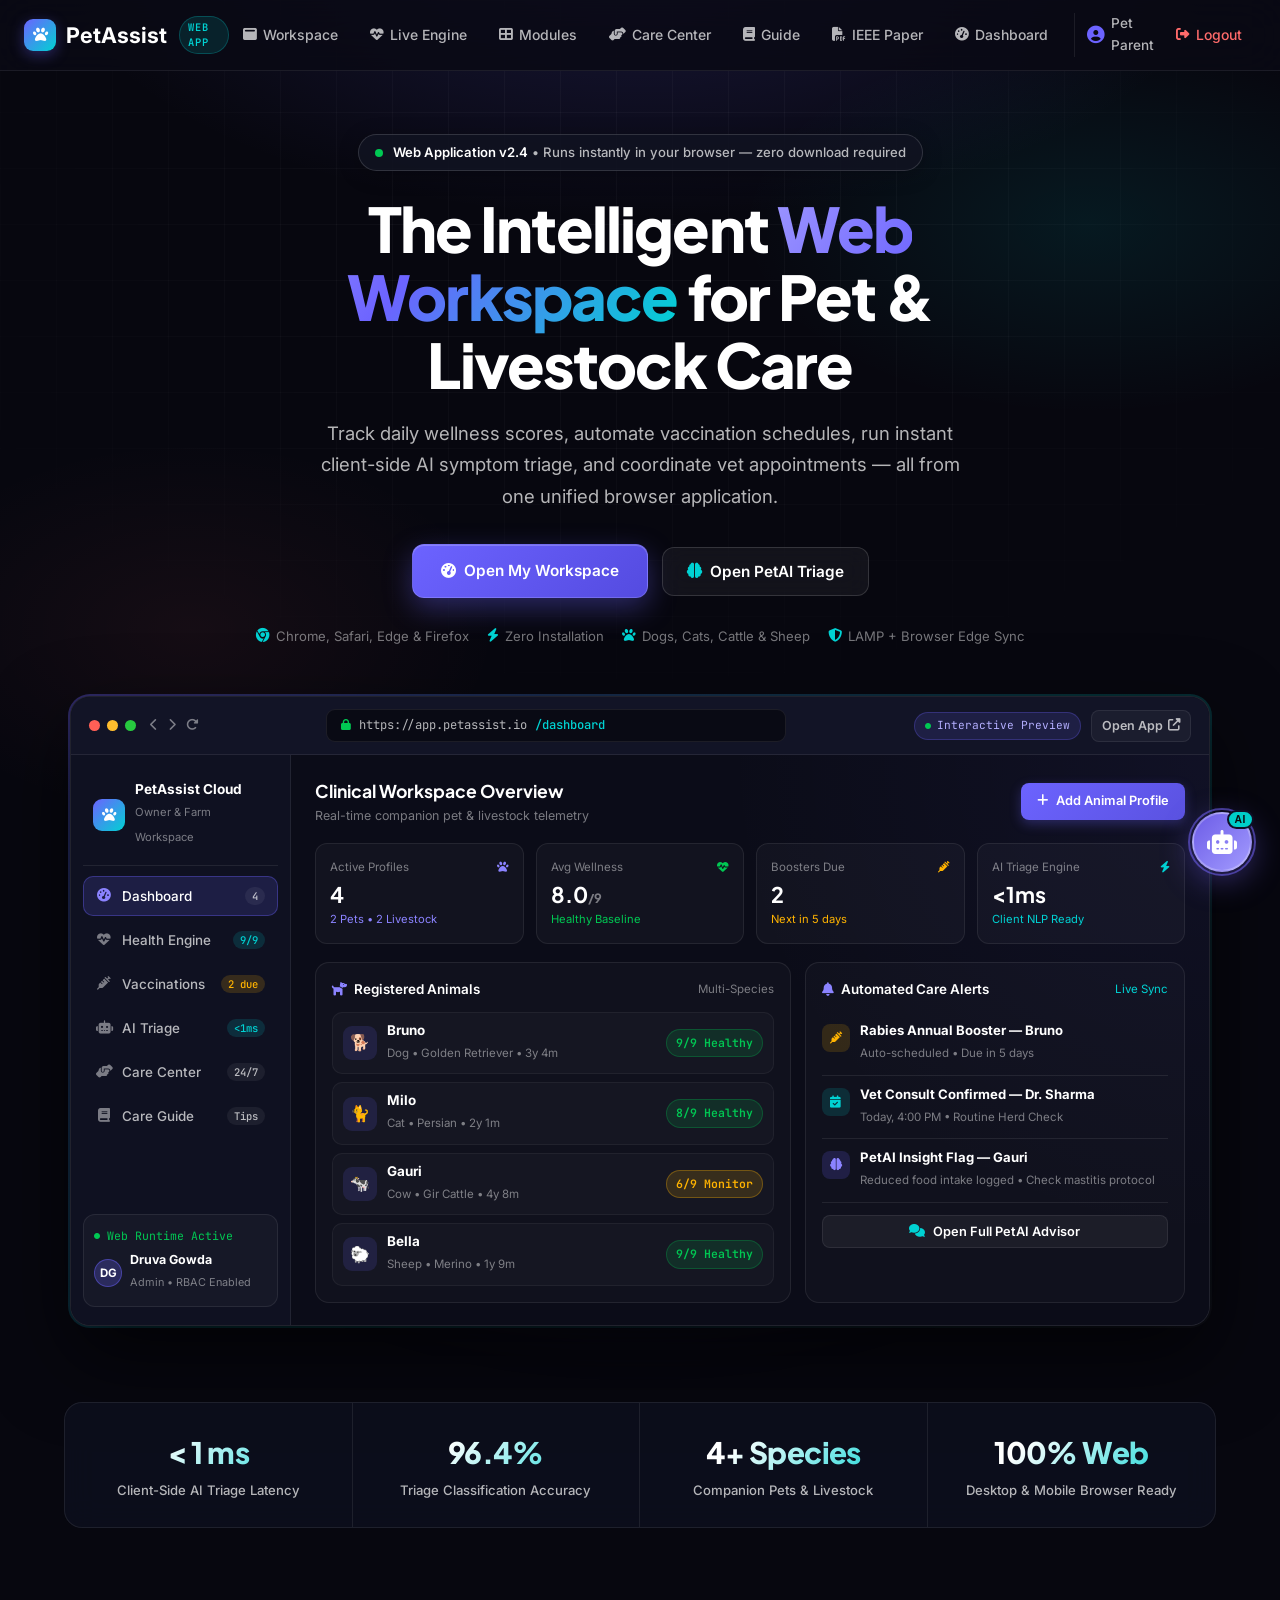
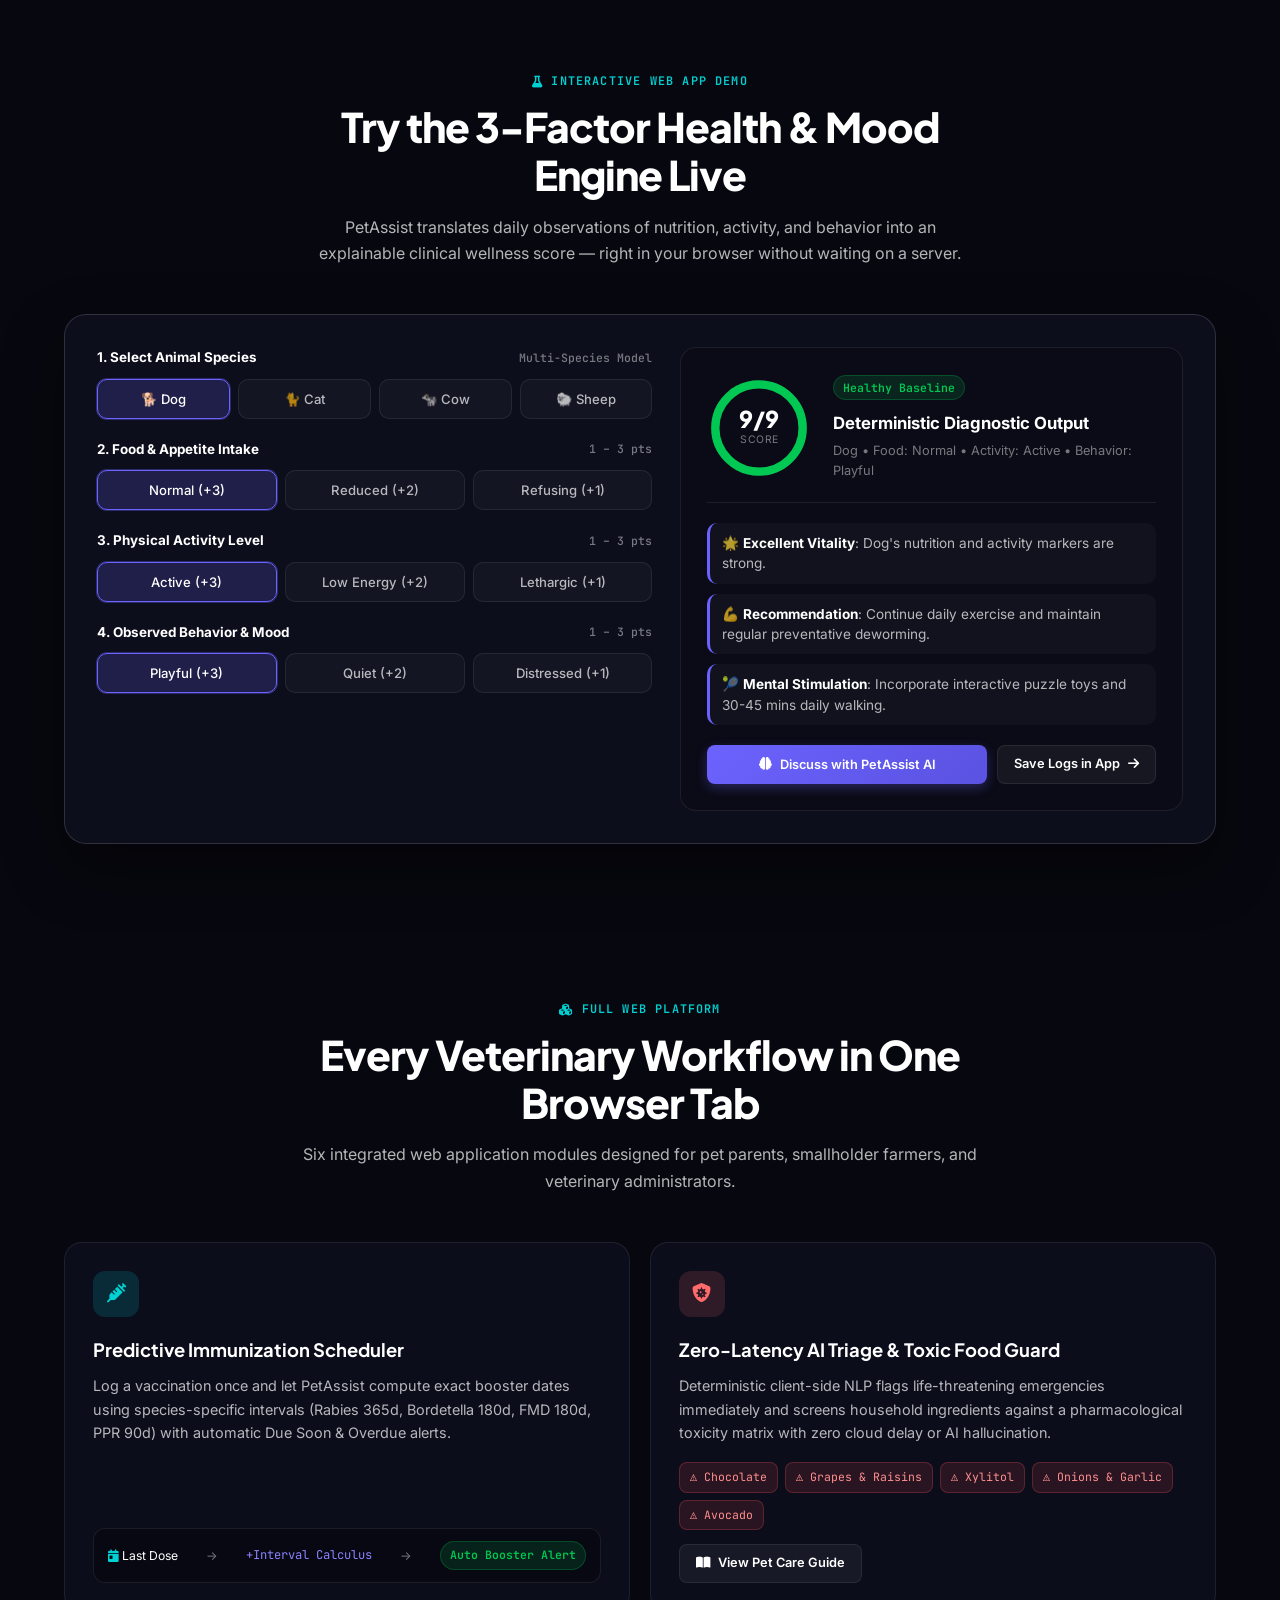
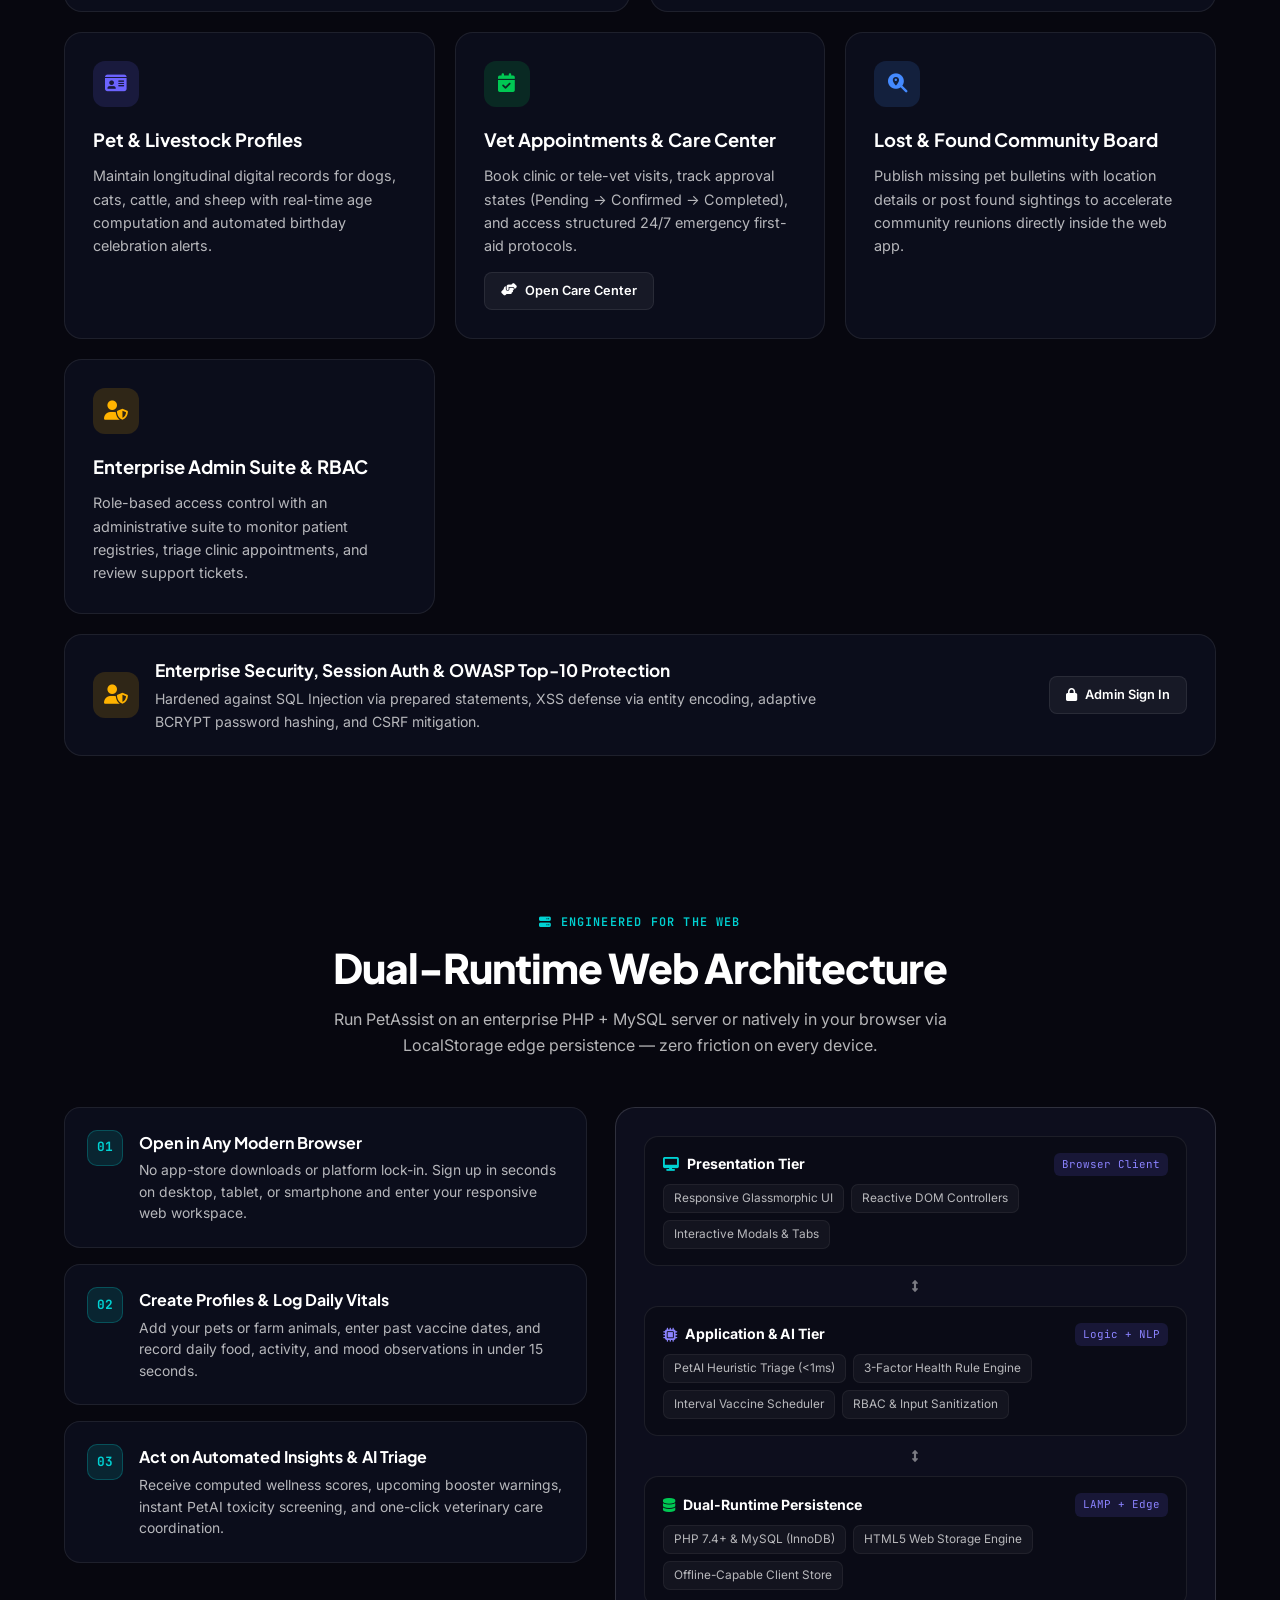
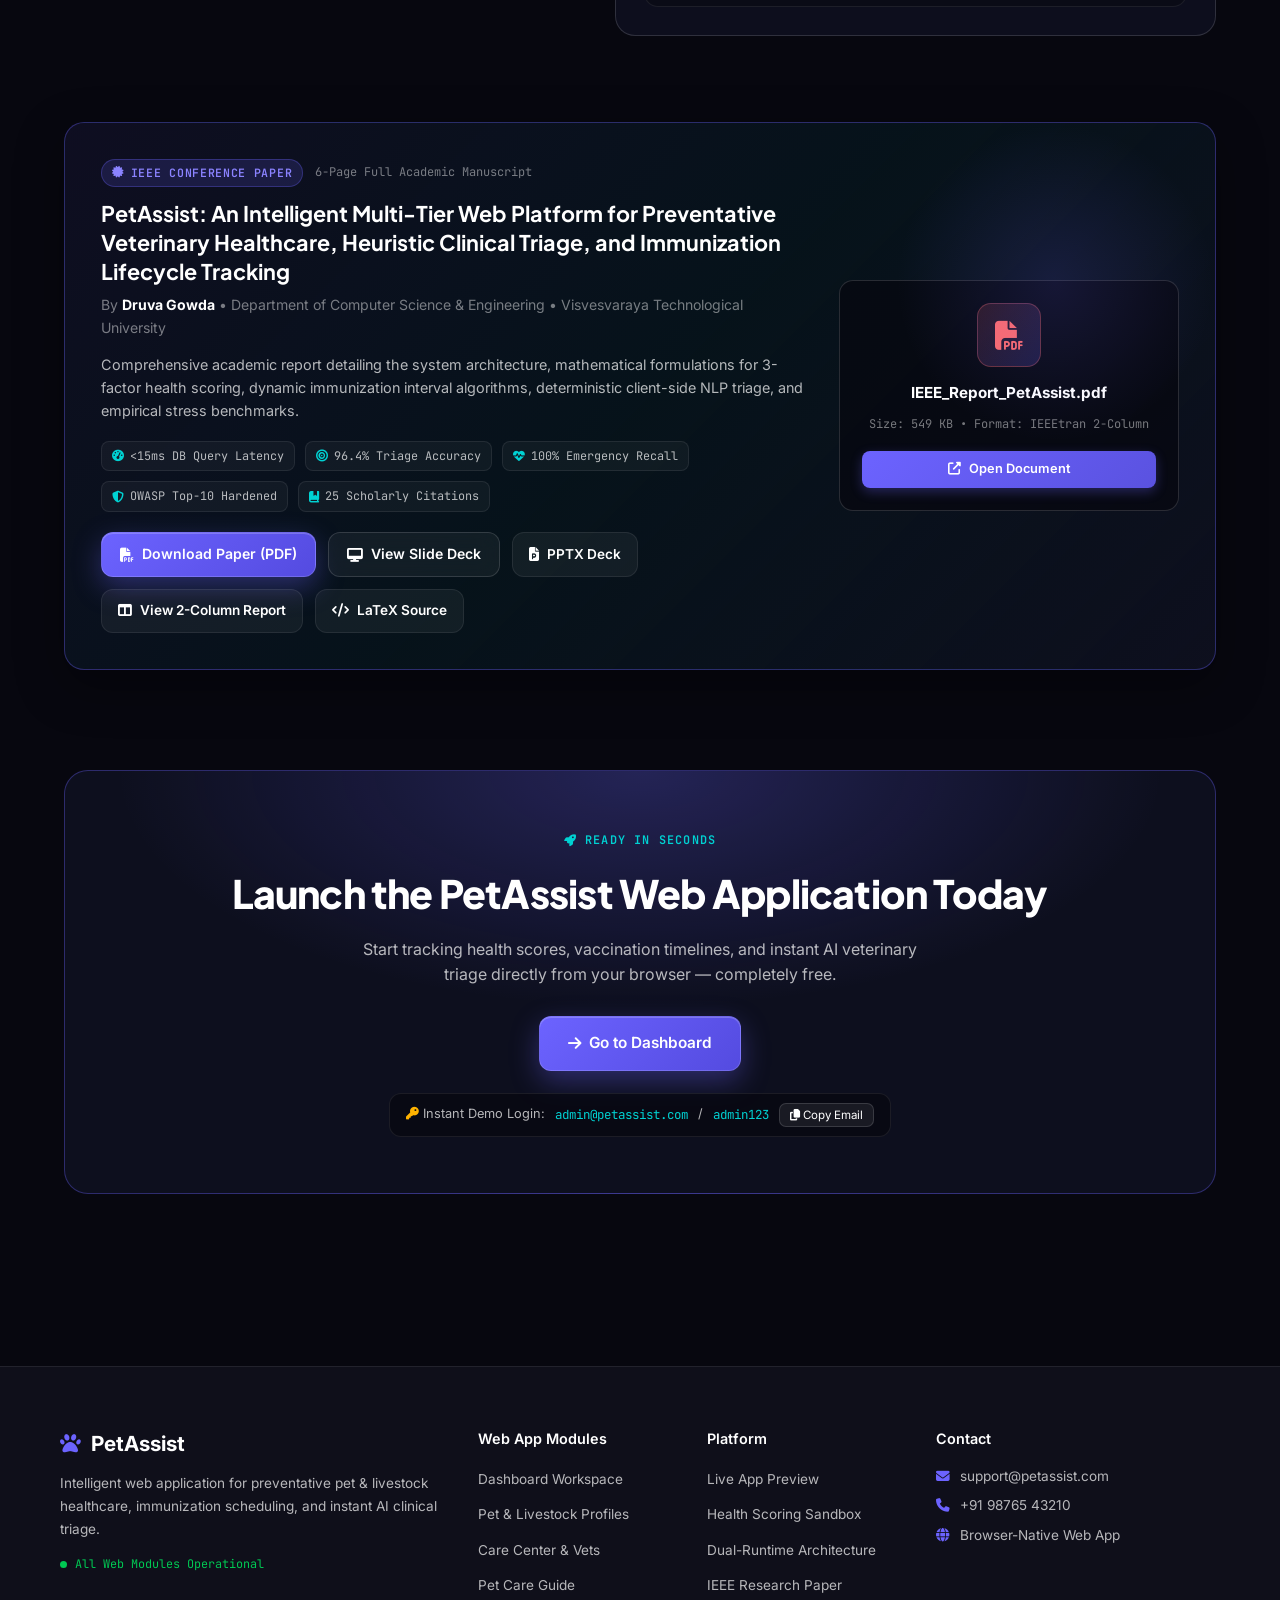
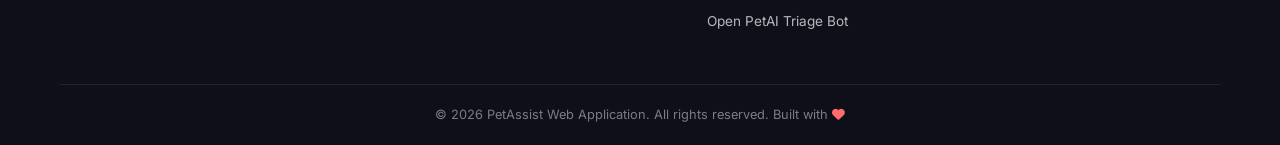
==== commit 002bf1dc: "feat(presentation): add 14-slide executive presentation (.pptx), interactive web deck & vercel routi" ====
--- a/index.html
+++ b/index.html
@@ -913,7 +913,13 @@
                                 <a href="IEEE_Report_PetAssist.pdf" target="_blank" class="btn lp-btn-glow" style="padding:10px 18px;font-size:0.88rem;">
                                     <i class="fas fa-file-pdf"></i> Download Paper (PDF)
                                 </a>
-                                <a href="IEEE_Report_PetAssist.html" target="_blank" class="btn lp-btn-glass" style="padding:10px 18px;font-size:0.88rem;">
+                                <a href="presentation.html" target="_blank" class="btn lp-btn-glass" style="padding:10px 18px;font-size:0.88rem;">
+                                    <i class="fas fa-desktop"></i> View Slide Deck
+                                </a>
+                                <a href="PetAssist_Presentation.pptx" download class="btn btn-secondary" style="padding:10px 16px;font-size:0.85rem;border-radius:12px;">
+                                    <i class="fas fa-file-powerpoint"></i> PPTX Deck
+                                </a>
+                                <a href="IEEE_Report_PetAssist.html" target="_blank" class="btn btn-secondary" style="padding:10px 16px;font-size:0.85rem;border-radius:12px;">
                                     <i class="fas fa-columns"></i> View 2-Column Report
                                 </a>
                                 <a href="IEEE_Report_PetAssist.tex" target="_blank" class="btn btn-secondary" style="padding:10px 16px;font-size:0.85rem;border-radius:12px;">
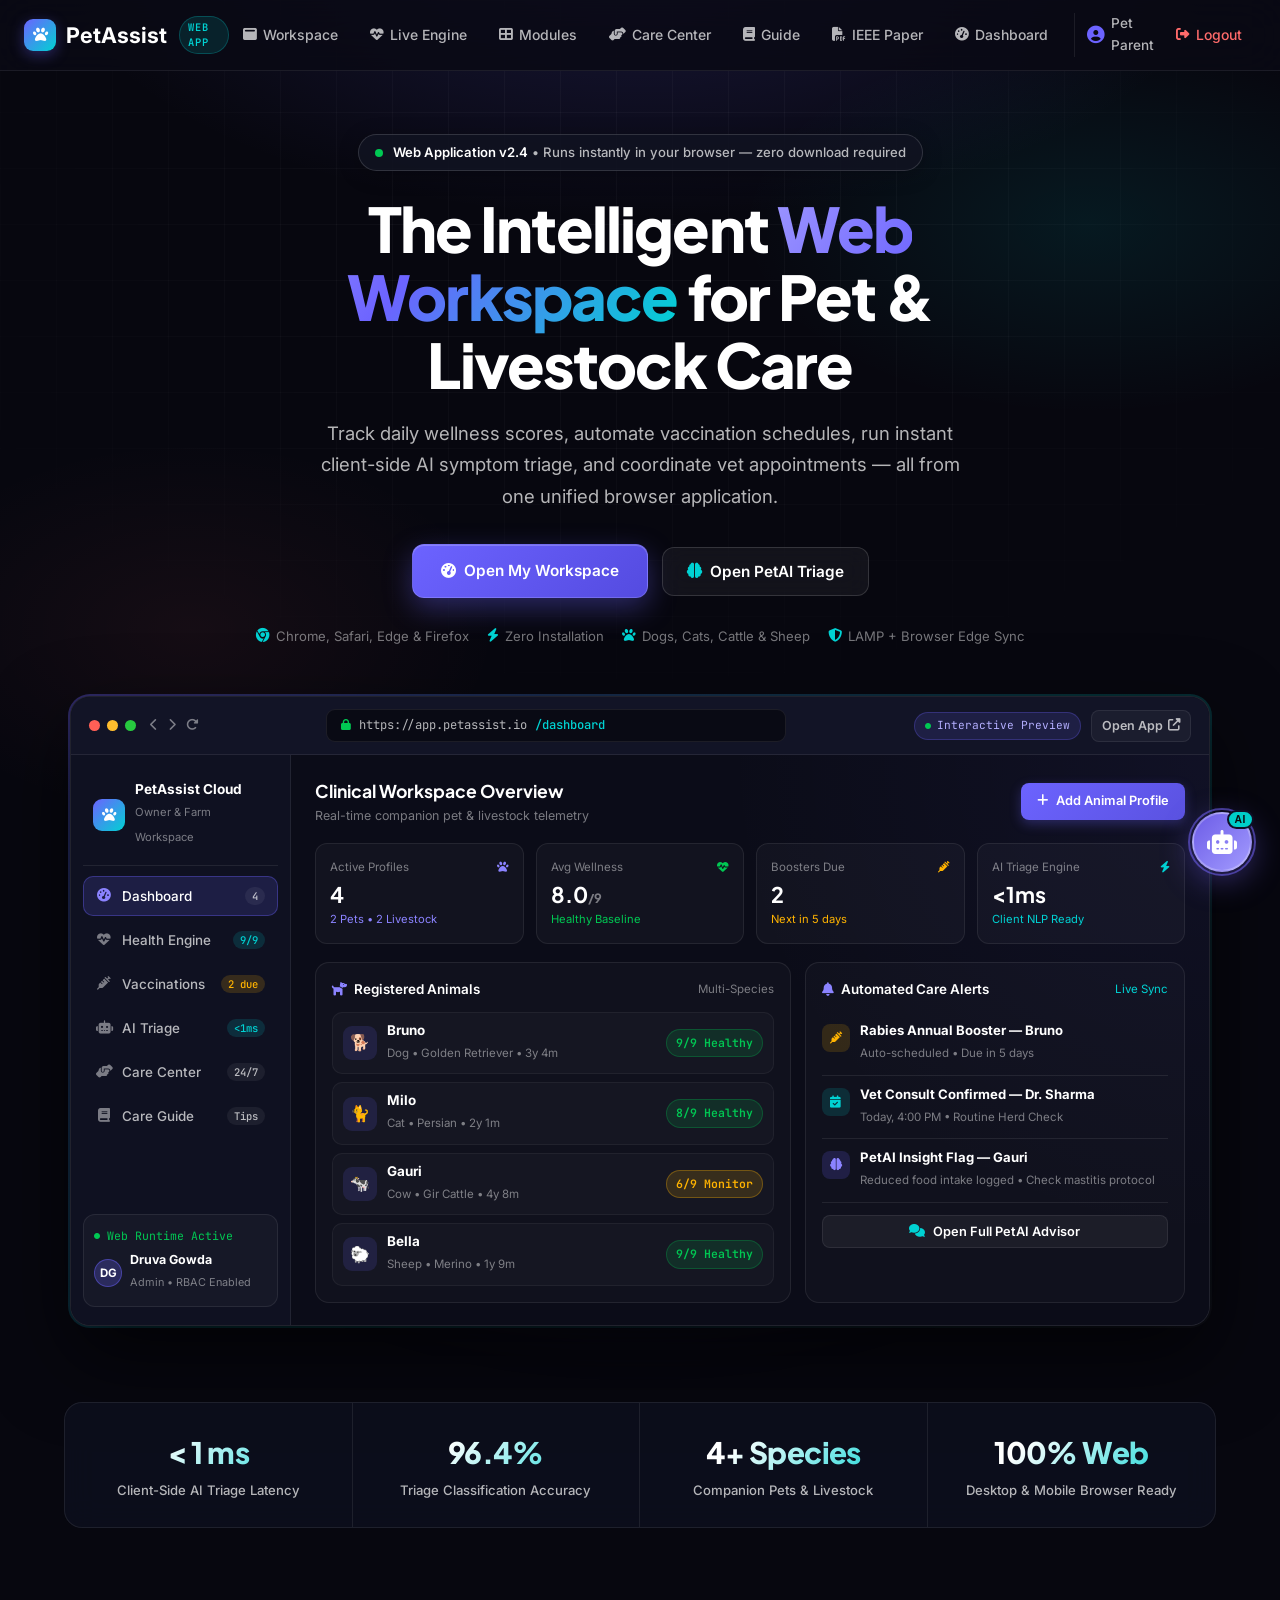
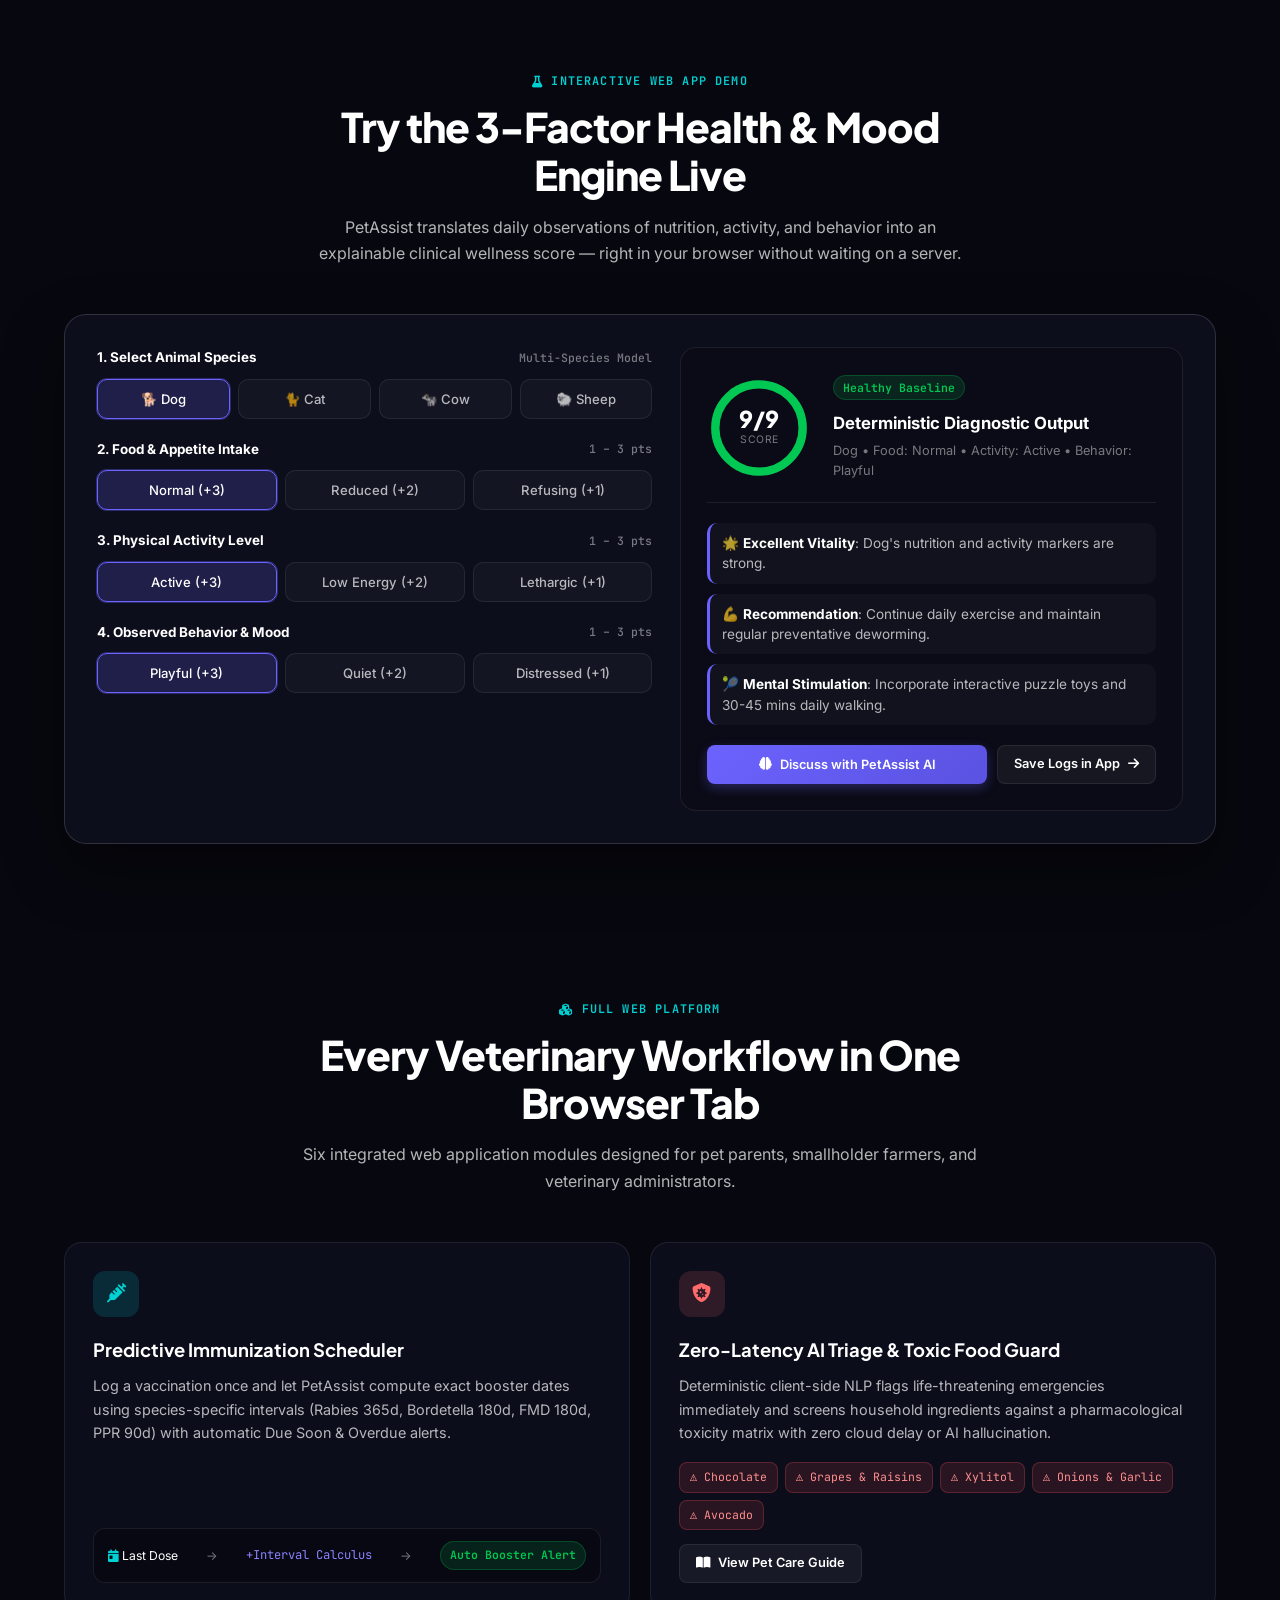
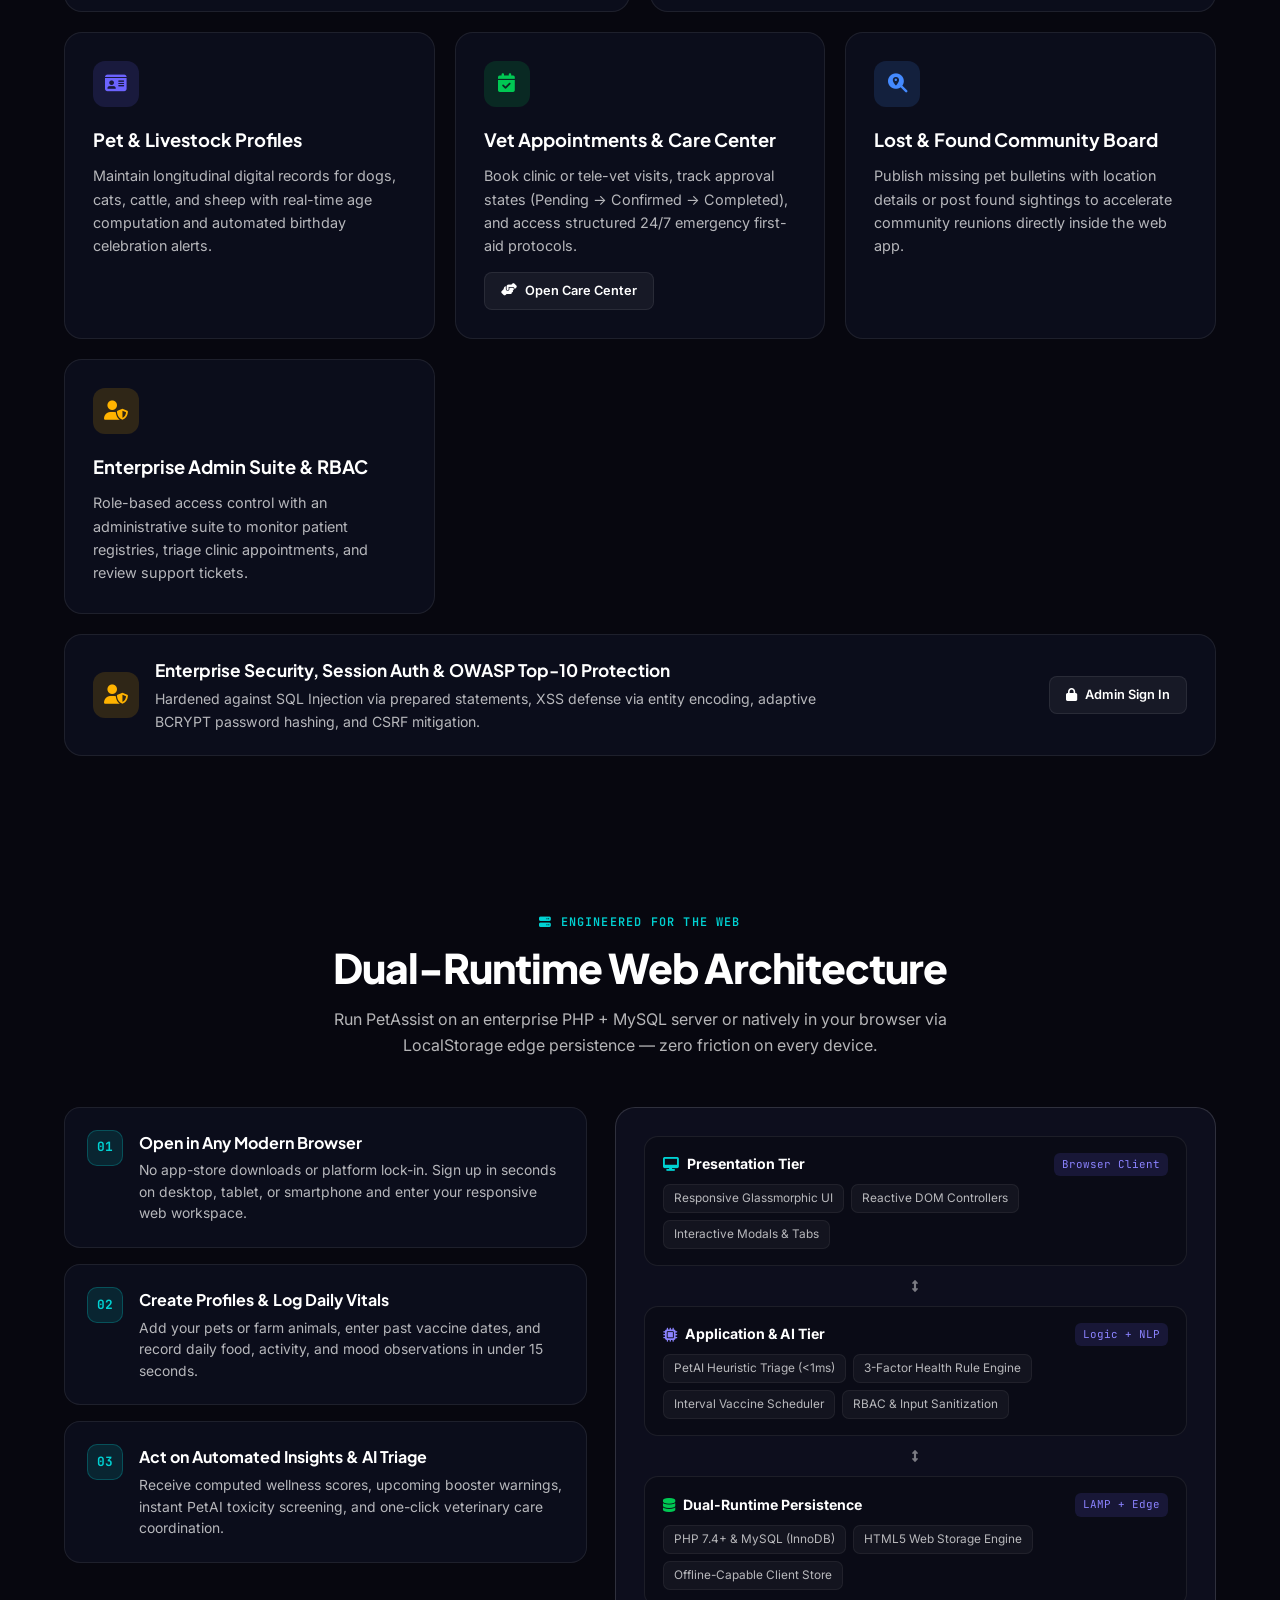
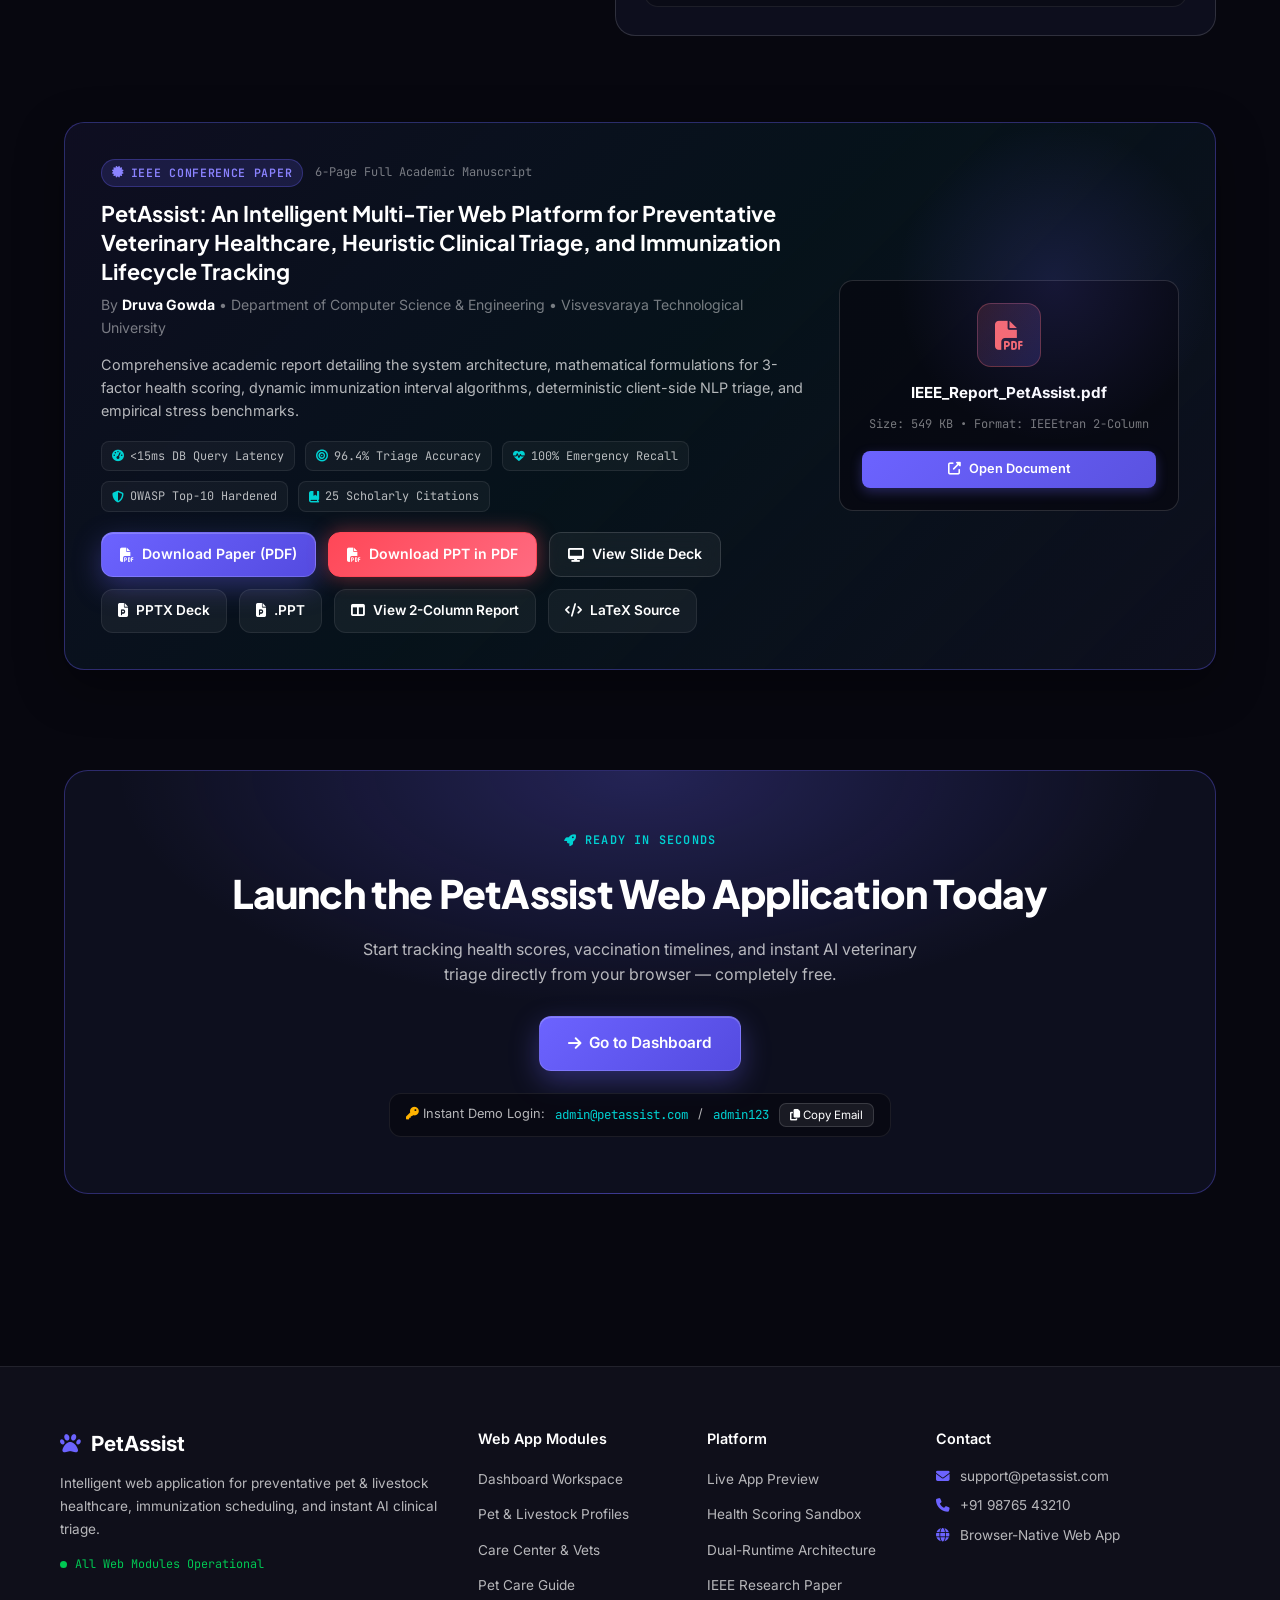
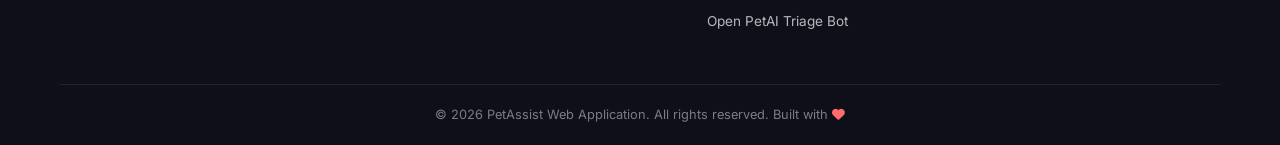
==== commit 15ebc8e2: "feat(presentation): add downloadable 16:9 PDF presentation deck (PetAssist_Presentation.pdf)" ====
--- a/index.html
+++ b/index.html
@@ -913,11 +913,17 @@
                                 <a href="IEEE_Report_PetAssist.pdf" target="_blank" class="btn lp-btn-glow" style="padding:10px 18px;font-size:0.88rem;">
                                     <i class="fas fa-file-pdf"></i> Download Paper (PDF)
                                 </a>
+                                <a href="PetAssist_Presentation.pdf" target="_blank" class="btn lp-btn-glow" style="padding:10px 18px;font-size:0.88rem;background:linear-gradient(135deg, #ff4757, #ff6b81);box-shadow:0 0 20px rgba(255, 71, 87, 0.45);border-color:#ff4757;">
+                                    <i class="fas fa-file-pdf"></i> Download PPT in PDF
+                                </a>
                                 <a href="presentation.html" target="_blank" class="btn lp-btn-glass" style="padding:10px 18px;font-size:0.88rem;">
                                     <i class="fas fa-desktop"></i> View Slide Deck
                                 </a>
                                 <a href="PetAssist_Presentation.pptx" download class="btn btn-secondary" style="padding:10px 16px;font-size:0.85rem;border-radius:12px;">
                                     <i class="fas fa-file-powerpoint"></i> PPTX Deck
+                                </a>
+                                <a href="PetAssist_Presentation.ppt" download class="btn btn-secondary" style="padding:10px 16px;font-size:0.85rem;border-radius:12px;">
+                                    <i class="fas fa-file-powerpoint"></i> .PPT
                                 </a>
                                 <a href="IEEE_Report_PetAssist.html" target="_blank" class="btn btn-secondary" style="padding:10px 16px;font-size:0.85rem;border-radius:12px;">
                                     <i class="fas fa-columns"></i> View 2-Column Report
